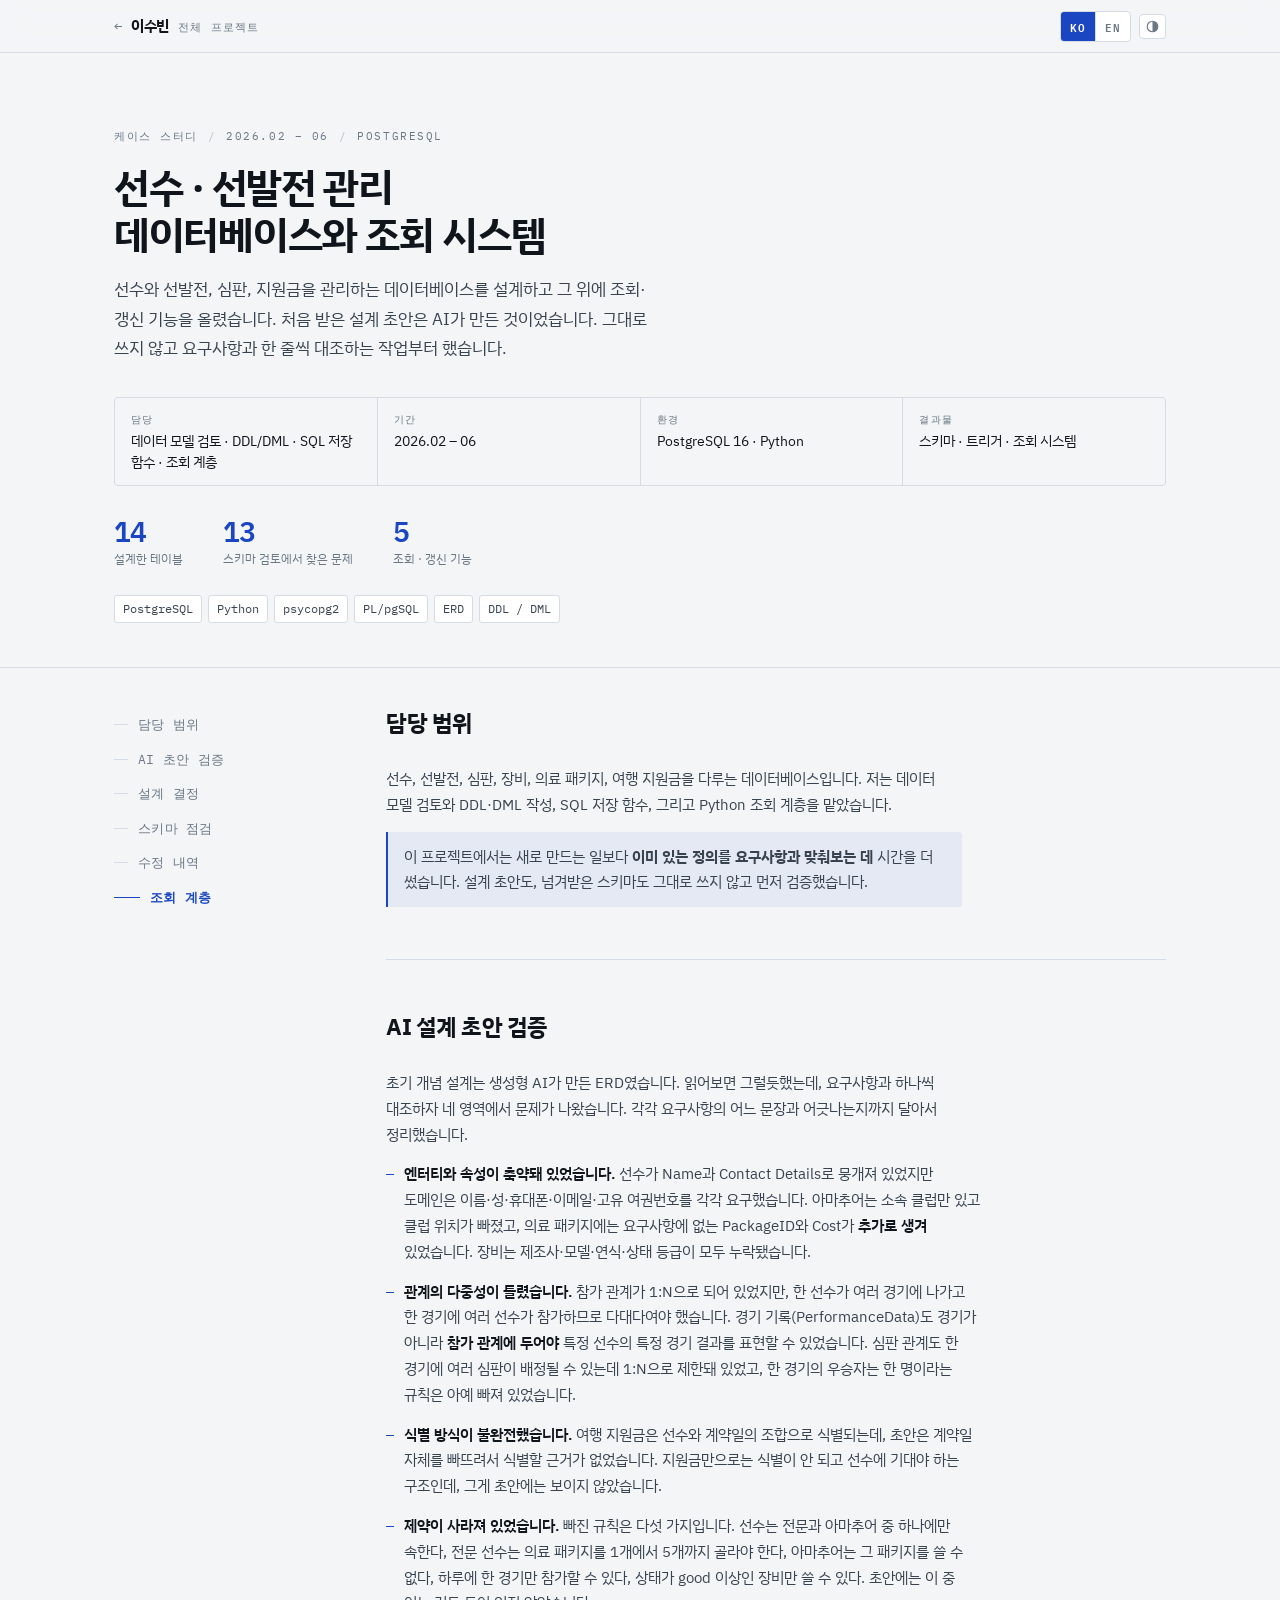
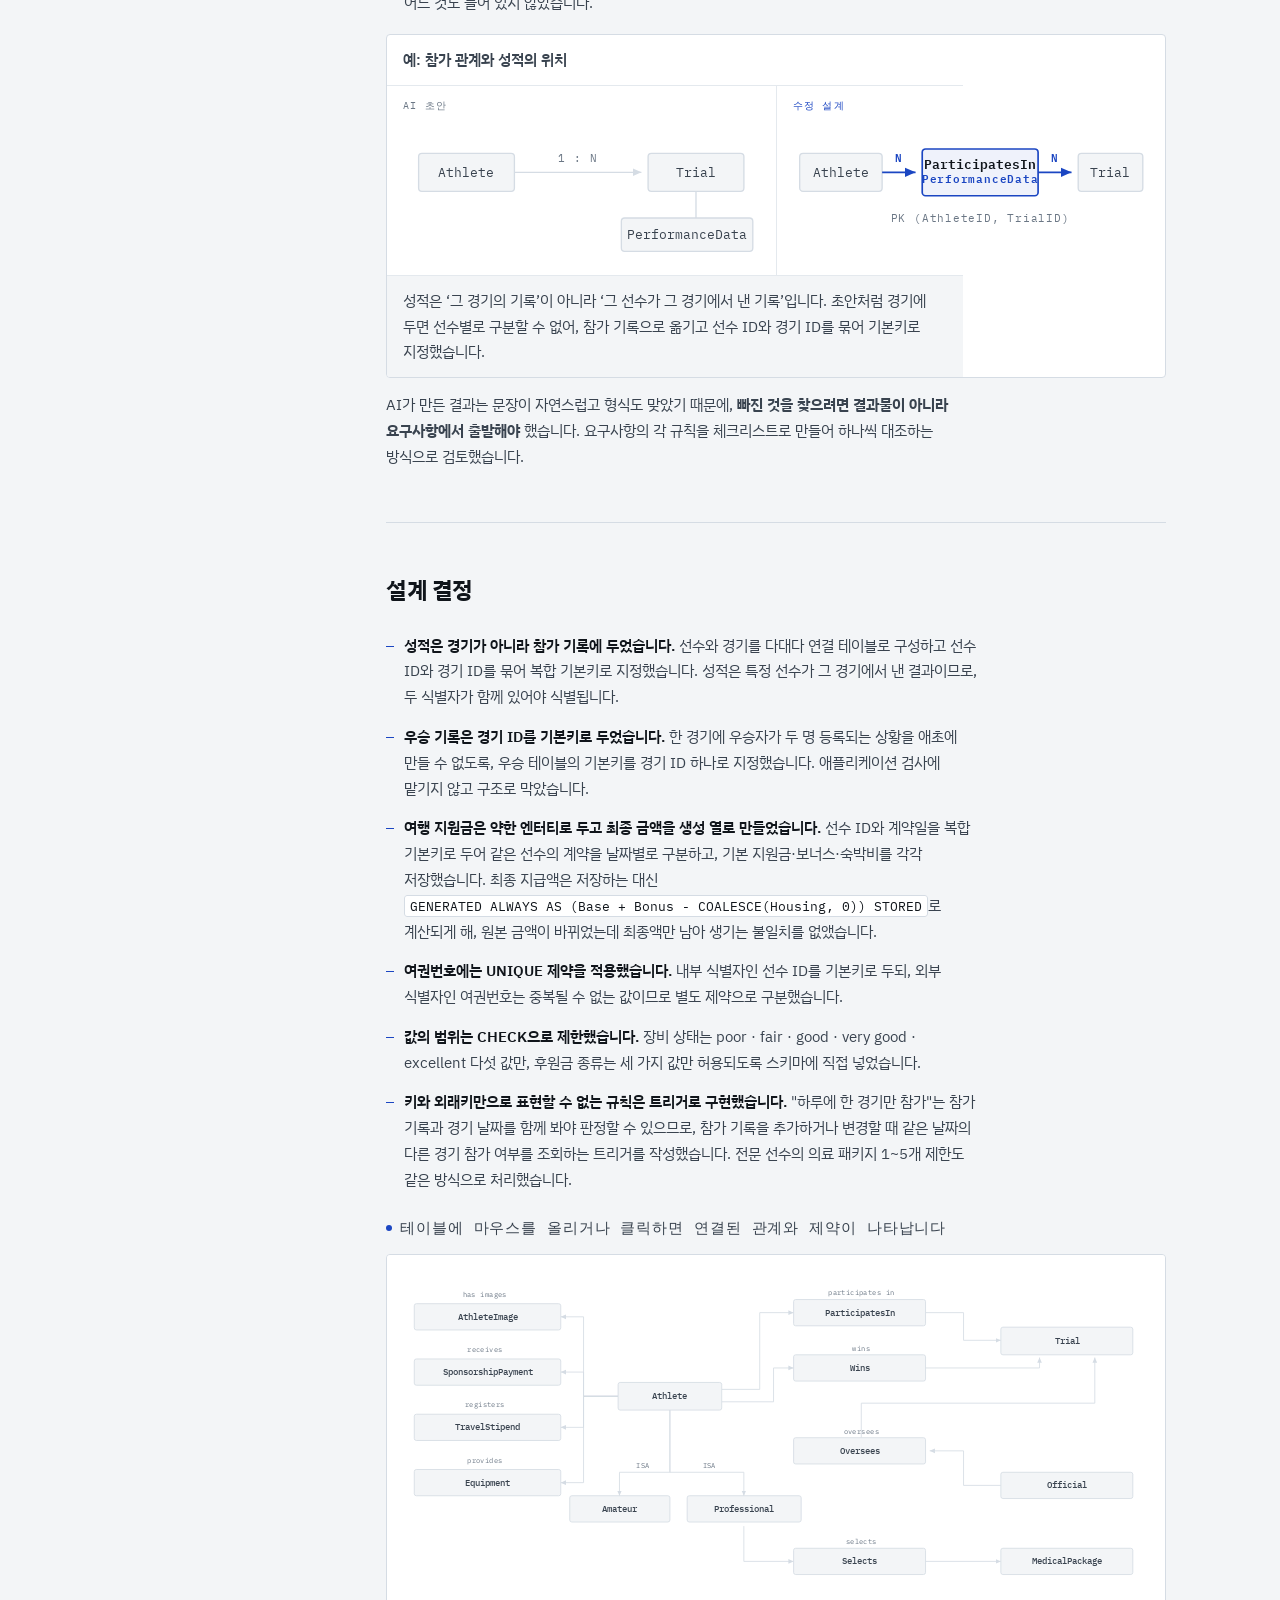
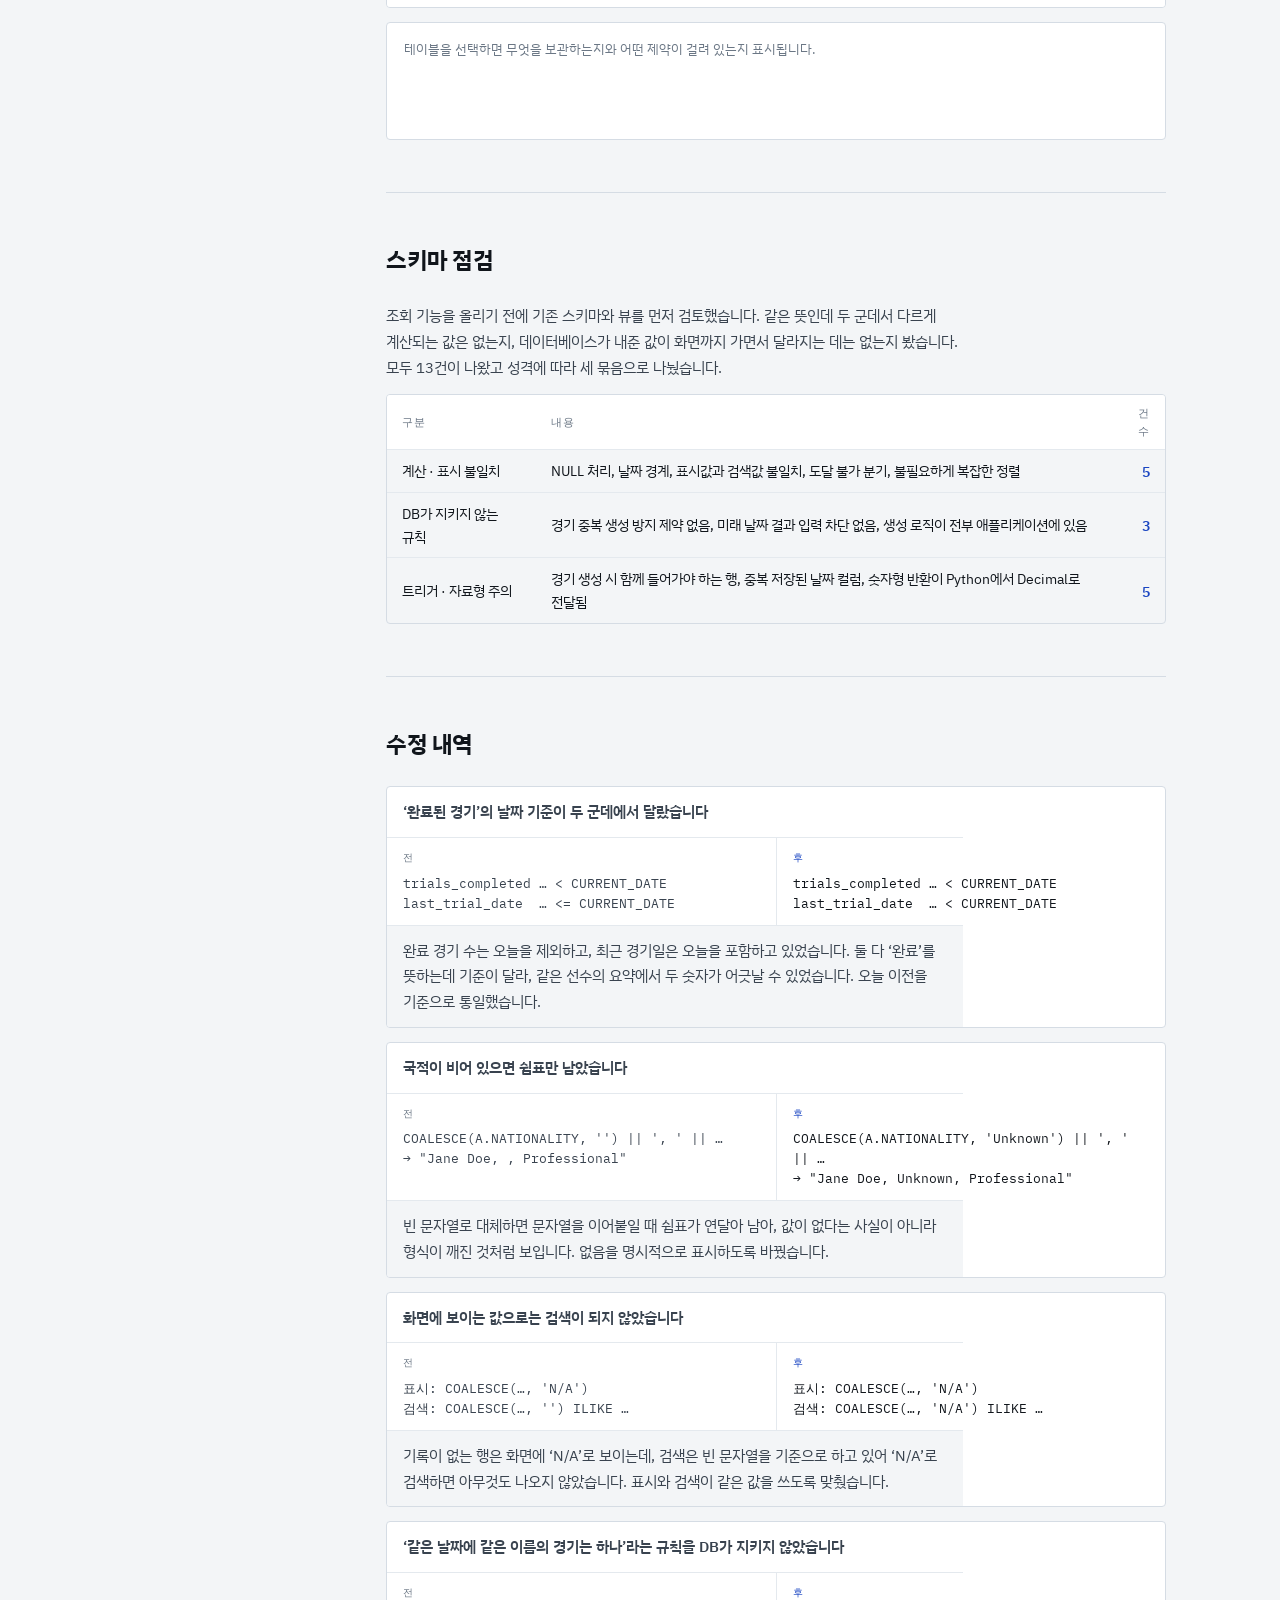
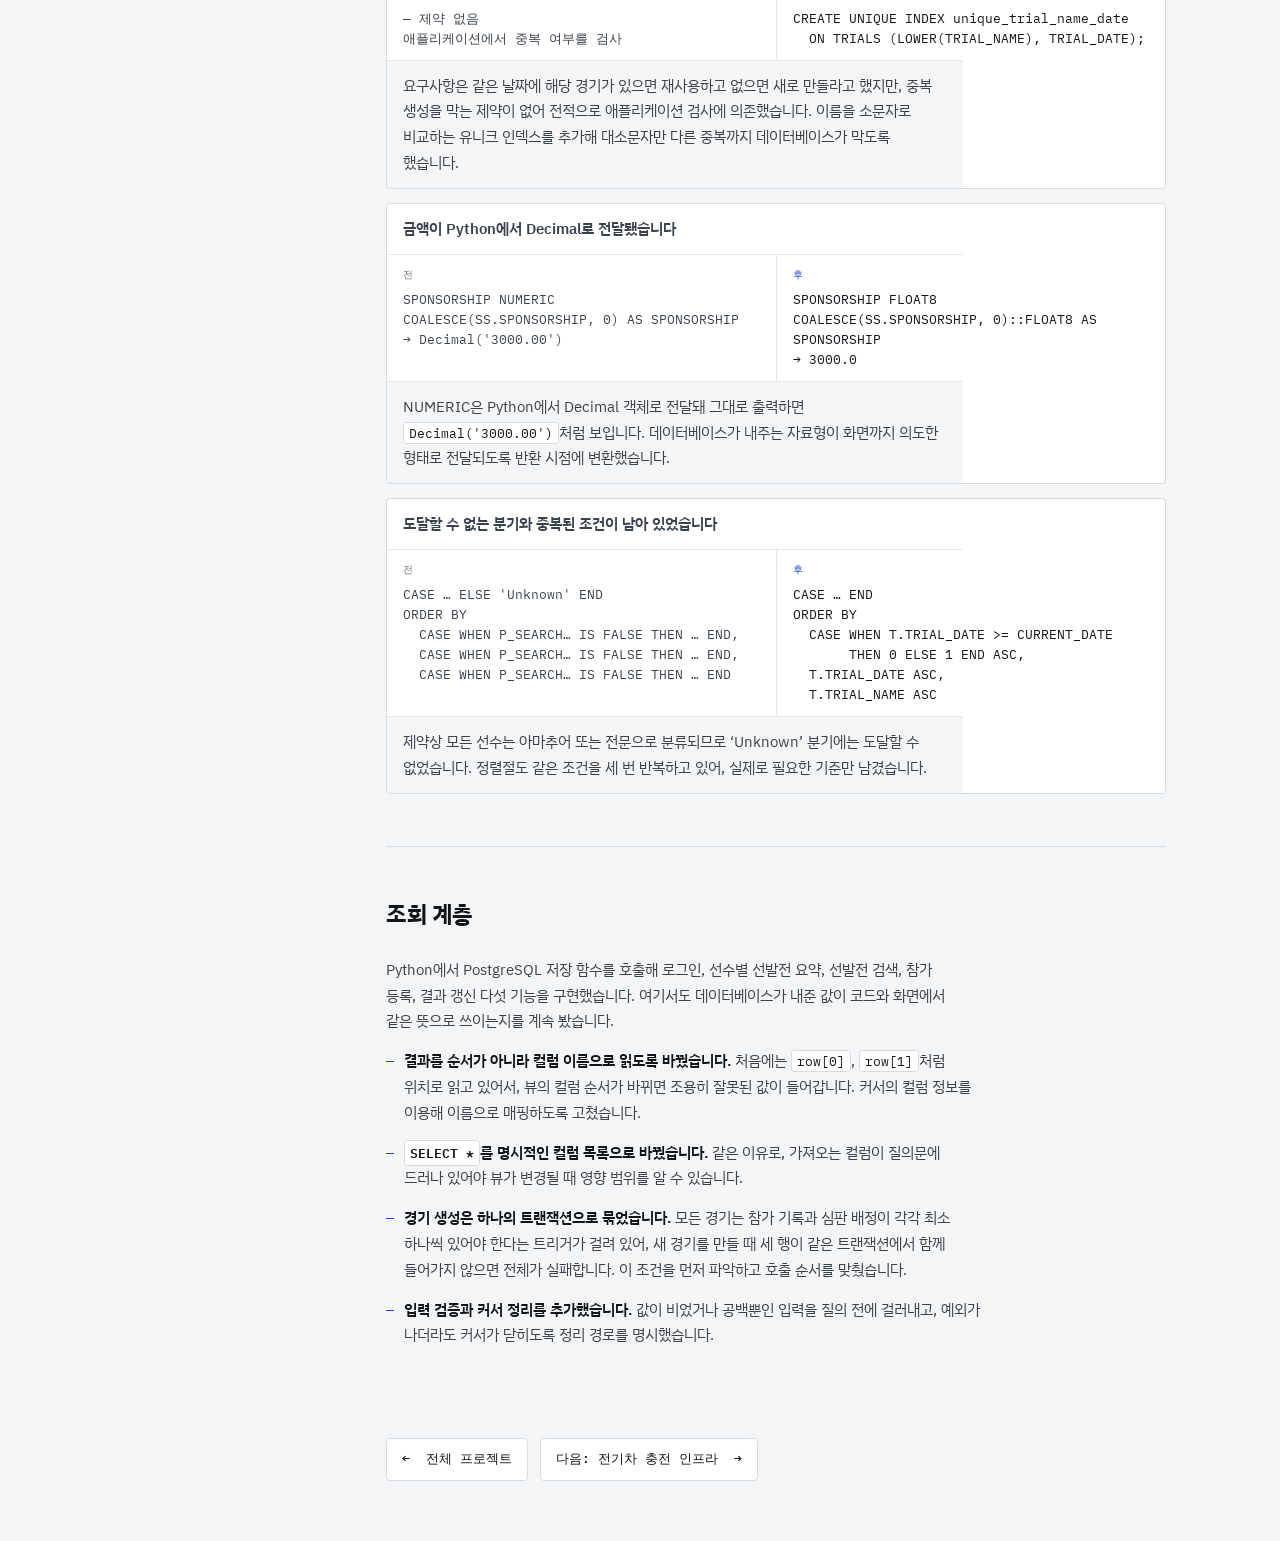
==== projects/athlete-db.html @ cee21ca2 "포트폴리오 사이트 추가" ====
<!DOCTYPE html>
<html lang="ko">
<head>
<meta charset="utf-8">
<meta name="viewport" content="width=device-width, initial-scale=1">
<title>선수 · 선발전 관리 데이터베이스 — 이수빈</title>
<meta name="description" content="AI가 만든 초안을 도메인 요구사항과 대조해 바로잡고, 저장 구조부터 조회 결과까지 같은 기준으로 맞춘 PostgreSQL 데이터베이스.">
<link rel="preconnect" href="https://fonts.googleapis.com">
<link rel="preconnect" href="https://fonts.gstatic.com" crossorigin>
<link rel="stylesheet" href="https://fonts.googleapis.com/css2?family=IBM+Plex+Mono:wght@400;500;600&family=IBM+Plex+Sans+KR:wght@400;500;600;700&display=swap">
<link rel="stylesheet" href="../assets/style.css">
</head>
<body>

<header class="topbar">
  <div class="wrap bar-inner">
    <a class="brand" href="../index.html">
      <span class="brand-back" aria-hidden="true">←</span>
      <span class="brand-name"><span class="ko">이수빈</span><span class="en">Suebin Lee</span></span>
      <span class="brand-alt"><span class="ko">전체 프로젝트</span><span class="en">All projects</span></span>
    </a>
    <div class="utils">
      <div class="seg" role="group" aria-label="Language">
        <button type="button" data-lang-set="ko" aria-pressed="true">KO</button>
        <button type="button" data-lang-set="en" aria-pressed="false">EN</button>
      </div>
      <button class="icon-btn" id="themeBtn" type="button" aria-label="Toggle theme">
        <svg viewBox="0 0 16 16" aria-hidden="true"><circle cx="8" cy="8" r="6.5" fill="none" stroke="currentColor" stroke-width="1.4"/><path d="M8 1.5a6.5 6.5 0 0 1 0 13z" fill="currentColor"/></svg>
      </button>
    </div>
  </div>
</header>

<header class="case-head">
  <div class="wrap">
    <p class="case-eyebrow">
      <span class="ko">케이스 스터디</span><span class="en">Case study</span>
      <span class="sep">/</span>
      <span>2026.02 – 06</span>
      <span class="sep">/</span>
      <span>PostgreSQL</span>
    </p>
    <h1>
      <span class="ko">선수 · 선발전 관리 데이터베이스와 조회 시스템</span>
      <span class="en">Athlete &amp; Trials Database and Query Layer</span>
    </h1>
    <p class="case-lede">
      <span class="ko">선수와 선발전, 심판, 지원금을 관리하는 데이터베이스를 설계하고 그 위에 조회·갱신 기능을 올렸습니다. 처음 받은 설계 초안은 AI가 만든 것이었습니다. 그대로 쓰지 않고 요구사항과 한 줄씩 대조하는 작업부터 했습니다.</span>
      <span class="en">Designing a database for athletes, trials, officials and stipends, then building the query and update layer on top. The starting point was an AI-generated draft design — which I checked against the requirements line by line instead of taking it as given.</span>
    </p>

    <dl class="case-meta">
      <div>
        <dt><span class="ko">담당</span><span class="en">My scope</span></dt>
        <dd><span class="ko">데이터 모델 검토 · DDL/DML · SQL 저장 함수 · 조회 계층</span><span class="en">Data model review, DDL/DML, stored functions, query layer</span></dd>
      </div>
      <div>
        <dt><span class="ko">기간</span><span class="en">Period</span></dt>
        <dd>2026.02 – 06</dd>
      </div>
      <div>
        <dt><span class="ko">환경</span><span class="en">Stack</span></dt>
        <dd>PostgreSQL 16 · Python</dd>
      </div>
      <div>
        <dt><span class="ko">결과물</span><span class="en">Output</span></dt>
        <dd><span class="ko">스키마 · 트리거 · 조회 시스템</span><span class="en">Schema, triggers, query system</span></dd>
      </div>
    </dl>

    <div class="kpis">
      <div class="kpi">
        <b>14</b>
        <span><span class="ko">설계한 테이블</span><span class="en">tables designed</span></span>
      </div>
      <div class="kpi">
        <b>13</b>
        <span><span class="ko">스키마 검토에서 찾은 문제</span><span class="en">issues found in schema review</span></span>
      </div>
      <div class="kpi">
        <b>5</b>
        <span><span class="ko">조회 · 갱신 기능</span><span class="en">query &amp; update functions</span></span>
      </div>
    </div>

    <ul class="stack case-stack">
      <li>PostgreSQL</li><li>Python</li><li>psycopg2</li><li>PL/pgSQL</li><li>ERD</li><li>DDL / DML</li>
    </ul>
  </div>
</header>

<div class="wrap">
<div class="grid">

  <aside class="rail">
    <nav aria-label="Sections">
      <ul>
        <li><a href="#scope"><span class="ko">담당 범위</span><span class="en">Scope</span></a></li>
        <li><a href="#audit"><span class="ko">AI 초안 검증</span><span class="en">Auditing the draft</span></a></li>
        <li><a href="#model"><span class="ko">설계 결정</span><span class="en">Design decisions</span></a></li>
        <li><a href="#review"><span class="ko">스키마 점검</span><span class="en">Schema review</span></a></li>
        <li><a href="#fixes"><span class="ko">수정 내역</span><span class="en">Fixes</span></a></li>
        <li><a href="#query"><span class="ko">조회 계층</span><span class="en">Query layer</span></a></li>
      </ul>
    </nav>
  </aside>

  <main>

    <!-- scope -->
    <section id="scope" class="rv">
      <div class="sec-head"><h2><span class="ko">담당 범위</span><span class="en">Scope</span></h2></div>
      <div class="blk">
        <p class="ko">선수, 선발전, 심판, 장비, 의료 패키지, 여행 지원금을 다루는 데이터베이스입니다. 저는 데이터 모델 검토와 DDL·DML 작성, SQL 저장 함수, 그리고 Python 조회 계층을 맡았습니다.</p>
        <p class="en">A database covering athletes, trials, officials, equipment, medical packages and travel stipends. I worked on the data model review, the DDL and DML, the SQL stored functions, and the Python query layer.</p>
        <p class="note">
          <span class="ko">이 프로젝트에서는 새로 만드는 일보다 <b>이미 있는 정의를 요구사항과 맞춰보는 데</b> 시간을 더 썼습니다. 설계 초안도, 넘겨받은 스키마도 그대로 쓰지 않고 먼저 검증했습니다.</span>
          <span class="en">Most of my work here was not adding features but <b>checking whether existing definitions actually matched the requirements</b>. Neither the draft design nor the schema was taken as given.</span>
        </p>
      </div>
    </section>

    <!-- audit -->
    <section id="audit" class="rv">
      <div class="sec-head"><h2><span class="ko">AI 설계 초안 검증</span><span class="en">Auditing the AI-generated draft</span></h2></div>
      <div class="blk">
        <p class="ko">초기 개념 설계는 생성형 AI가 만든 ERD였습니다. 읽어보면 그럴듯했는데, 요구사항과 하나씩 대조하자 네 영역에서 문제가 나왔습니다. 각각 요구사항의 어느 문장과 어긋나는지까지 달아서 정리했습니다.</p>
        <p class="en">The initial conceptual design was an ERD produced by a generative AI. It looked plausible, but checking it against the requirements surfaced problems in four areas — each written up with the specific requirement it contradicted.</p>

        <ul class="bul">
          <li class="ko"><b>엔터티와 속성이 축약돼 있었습니다.</b> 선수가 Name과 Contact Details로 뭉개져 있었지만 도메인은 이름·성·휴대폰·이메일·고유 여권번호를 각각 요구했습니다. 아마추어는 소속 클럽만 있고 클럽 위치가 빠졌고, 의료 패키지에는 요구사항에 없는 PackageID와 Cost가 <b>추가로 생겨</b> 있었습니다. 장비는 제조사·모델·연식·상태 등급이 모두 누락됐습니다.</li>
          <li class="en"><b>Entities and attributes were flattened.</b> The athlete was reduced to a name and contact details, where the domain called for first name, last name, mobile, email and a unique passport number separately. Amateur had a training club but no club location, and Medical Package had <b>gained</b> a PackageID and Cost the requirements never mentioned. Equipment was missing manufacturer, model, year and condition rating entirely.</li>

          <li class="ko"><b>관계의 다중성이 틀렸습니다.</b> 참가 관계가 1:N으로 되어 있었지만, 한 선수가 여러 경기에 나가고 한 경기에 여러 선수가 참가하므로 다대다여야 했습니다. 경기 기록(PerformanceData)도 경기가 아니라 <b>참가 관계에 두어야</b> 특정 선수의 특정 경기 결과를 표현할 수 있었습니다. 심판 관계도 한 경기에 여러 심판이 배정될 수 있는데 1:N으로 제한돼 있었고, 한 경기의 우승자는 한 명이라는 규칙은 아예 빠져 있었습니다.</li>
          <li class="en"><b>Relationship cardinalities were wrong.</b> Participation was modelled 1:N, but an athlete competes in many trials and a trial involves many athletes, so it had to be many-to-many — and performance data belongs <b>on the participation</b>, not on the trial, to express one athlete's result in one trial. Officials were likewise capped at one per trial when the domain allows several, and the rule that a trial has a single winner was missing altogether.</li>

          <li class="ko"><b>식별 방식이 불완전했습니다.</b> 여행 지원금은 선수와 계약일의 조합으로 식별되는데, 초안은 계약일 자체를 빠뜨려서 식별할 근거가 없었습니다. 지원금만으로는 식별이 안 되고 선수에 기대야 하는 구조인데, 그게 초안에는 보이지 않았습니다.</li>
          <li class="en"><b>Identification was incomplete.</b> A travel stipend is identified by the athlete together with the signing date, but the draft omitted the signing date entirely — leaving nothing to identify it by, and hiding the fact that its identity depends on another entity.</li>

          <li class="ko"><b>제약이 사라져 있었습니다.</b> 빠진 규칙은 다섯 가지입니다. 선수는 전문과 아마추어 중 하나에만 속한다, 전문 선수는 의료 패키지를 1개에서 5개까지 골라야 한다, 아마추어는 그 패키지를 쓸 수 없다, 하루에 한 경기만 참가할 수 있다, 상태가 good 이상인 장비만 쓸 수 있다. 초안에는 이 중 어느 것도 들어 있지 않았습니다.</li>
          <li class="en"><b>Constraints had quietly vanished.</b> That the specialization into professional and amateur is total and disjoint, that professionals must select between one and five medical packages, that amateurs cannot access them, the one-event-per-day rule, and the rule that only equipment rated good or better may be used — none of these survived into the draft.</li>
        </ul>

        <div class="diff" style="margin-top:4px">
          <p class="diff-q"><span class="ko">예: 참가 관계와 성적의 위치</span><span class="en">Example: participation and where the result lives</span></p>
          <div class="diff-pair">
            <div class="diff-side">
              <span class="diff-tag"><span class="ko">AI 초안</span><span class="en">AI draft</span></span>
              <svg class="fig-svg" viewBox="0 0 320 128" role="img"
                   aria-label="AI 초안: 선수에서 경기로 1대N 관계, 성적이 경기에 붙어 있음">
                <defs>
                  <marker id="ar-a" viewBox="0 0 10 10" refX="9" refY="5" markerWidth="7" markerHeight="7" orient="auto">
                    <path class="ar" d="M0,1 L9,5 L0,9 z"/>
                  </marker>
                </defs>
                <rect class="b" x="14" y="30" width="86" height="34"/>
                <text class="t" x="57" y="48">Athlete</text>
                <path class="ln" d="M100,47 H214" marker-end="url(#ar-a)"/>
                <text class="cap" x="157" y="38">1 : N</text>
                <rect class="b" x="220" y="30" width="86" height="34"/>
                <text class="t" x="263" y="48">Trial</text>
                <path class="ln" d="M263,64 V88"/>
                <rect class="b" x="196" y="88" width="118" height="30"/>
                <text class="t" x="255" y="104">PerformanceData</text>
              </svg>
            </div>
            <div class="diff-side to">
              <span class="diff-tag"><span class="ko">수정 설계</span><span class="en">Corrected</span></span>
              <svg class="fig-svg" viewBox="0 0 320 128" role="img"
                   aria-label="수정 설계: 선수와 경기가 참가 기록을 통해 다대다로 연결되고 성적이 참가 기록에 붙음">
                <defs>
                  <marker id="ar-b" viewBox="0 0 10 10" refX="9" refY="5" markerWidth="7" markerHeight="7" orient="auto">
                    <path class="ar-hi" d="M0,1 L9,5 L0,9 z"/>
                  </marker>
                </defs>
                <rect class="b" x="6" y="30" width="74" height="34"/>
                <text class="t" x="43" y="48">Athlete</text>
                <path class="ln-hi" d="M80,47 H110" marker-end="url(#ar-b)"/>
                <text class="cap-hi" x="95" y="38">N</text>
                <rect class="b-hi" x="116" y="26" width="104" height="42"/>
                <text class="t-hi" x="168" y="41">ParticipatesIn</text>
                <text class="cap-hi" x="168" y="57">PerformanceData</text>
                <path class="ln-hi" d="M220,47 H250" marker-end="url(#ar-b)"/>
                <text class="cap-hi" x="235" y="38">N</text>
                <rect class="b" x="256" y="30" width="58" height="34"/>
                <text class="t" x="285" y="48">Trial</text>
                <text class="cap" x="168" y="92">PK (AthleteID, TrialID)</text>
              </svg>
            </div>
          </div>
          <p class="diff-why">
            <span class="ko">성적은 ‘그 경기의 기록’이 아니라 ‘그 선수가 그 경기에서 낸 기록’입니다. 초안처럼 경기에 두면 선수별로 구분할 수 없어, 참가 기록으로 옮기고 선수 ID와 경기 ID를 묶어 기본키로 지정했습니다.</span>
            <span class="en">A result is not “the trial's record” but “this athlete's record in this trial”. Attached to the trial, as in the draft, it cannot be told apart per athlete — so it moved onto the participation record, keyed on athlete ID and trial ID together.</span>
          </p>
        </div>

        <p class="ko">AI가 만든 결과는 문장이 자연스럽고 형식도 맞았기 때문에, <b>빠진 것을 찾으려면 결과물이 아니라 요구사항에서 출발해야</b> 했습니다. 요구사항의 각 규칙을 체크리스트로 만들어 하나씩 대조하는 방식으로 검토했습니다.</p>
        <p class="en">The AI output read naturally and had the right shape, which is exactly why <b>finding what was missing meant starting from the requirements, not from the output</b>. I turned each stated rule into a checklist item and worked through them one at a time.</p>
      </div>
    </section>

    <!-- model -->
    <section id="model" class="rv">
      <div class="sec-head"><h2><span class="ko">설계 결정</span><span class="en">Design decisions</span></h2></div>
      <div class="blk">
        <ul class="bul">
          <li class="ko"><b>성적은 경기가 아니라 참가 기록에 두었습니다.</b> 선수와 경기를 다대다 연결 테이블로 구성하고 선수 ID와 경기 ID를 묶어 복합 기본키로 지정했습니다. 성적은 특정 선수가 그 경기에서 낸 결과이므로, 두 식별자가 함께 있어야 식별됩니다.</li>
          <li class="en"><b>Results live on the participation record, not the trial.</b> Athletes and trials are joined through a junction table whose primary key is the athlete ID and trial ID together — a result belongs to one athlete in one trial, so it takes both identifiers to identify it.</li>

          <li class="ko"><b>우승 기록은 경기 ID를 기본키로 두었습니다.</b> 한 경기에 우승자가 두 명 등록되는 상황을 애초에 만들 수 없도록, 우승 테이블의 기본키를 경기 ID 하나로 지정했습니다. 애플리케이션 검사에 맡기지 않고 구조로 막았습니다.</li>
          <li class="en"><b>The wins table is keyed on the trial alone.</b> Making the trial ID the primary key means two winners for one trial cannot be recorded in the first place — the rule is enforced by structure rather than by an application check.</li>

          <li class="ko"><b>여행 지원금은 약한 엔터티로 두고 최종 금액을 생성 열로 만들었습니다.</b> 선수 ID와 계약일을 복합 기본키로 두어 같은 선수의 계약을 날짜별로 구분하고, 기본 지원금·보너스·숙박비를 각각 저장했습니다. 최종 지급액은 저장하는 대신 <code>GENERATED ALWAYS AS (Base + Bonus - COALESCE(Housing, 0)) STORED</code>로 계산되게 해, 원본 금액이 바뀌었는데 최종액만 남아 생기는 불일치를 없앴습니다.</li>
          <li class="en"><b>The travel stipend is a weak entity with a generated total.</b> Athlete ID plus signing date forms the composite key, separating one athlete's contracts by date, and base, bonus and housing amounts are each stored. The final figure is not stored but computed as <code>GENERATED ALWAYS AS (Base + Bonus - COALESCE(Housing, 0)) STORED</code>, so it can never drift from the components it is derived from.</li>

          <li class="ko"><b>여권번호에는 UNIQUE 제약을 적용했습니다.</b> 내부 식별자인 선수 ID를 기본키로 두되, 외부 식별자인 여권번호는 중복될 수 없는 값이므로 별도 제약으로 구분했습니다.</li>
          <li class="en"><b>Passport numbers carry a UNIQUE constraint.</b> The athlete ID stays the internal primary key, while the passport number — an external identifier that cannot repeat — is constrained separately.</li>

          <li class="ko"><b>값의 범위는 CHECK으로 제한했습니다.</b> 장비 상태는 poor · fair · good · very good · excellent 다섯 값만, 후원금 종류는 세 가지 값만 허용되도록 스키마에 직접 넣었습니다.</li>
          <li class="en"><b>Value domains are restricted with CHECK.</b> Equipment condition accepts only poor, fair, good, very good and excellent; sponsorship payments only the three permitted types — both declared in the schema itself.</li>

          <li class="ko"><b>키와 외래키만으로 표현할 수 없는 규칙은 트리거로 구현했습니다.</b> "하루에 한 경기만 참가"는 참가 기록과 경기 날짜를 함께 봐야 판정할 수 있으므로, 참가 기록을 추가하거나 변경할 때 같은 날짜의 다른 경기 참가 여부를 조회하는 트리거를 작성했습니다. 전문 선수의 의료 패키지 1~5개 제한도 같은 방식으로 처리했습니다.</li>
          <li class="en"><b>Rules that keys cannot express became triggers.</b> "One event per day" can only be judged by looking at the participation record together with the trial date, so inserting or updating a participation checks for another trial on the same date. The one-to-five medical package limit for professionals is handled the same way.</li>
        </ul>

        <div class="dgm-wrap" style="margin-top:8px">
          <p class="dgm-hint">
            <span class="ko">테이블에 마우스를 올리거나 클릭하면 연결된 관계와 제약이 나타납니다</span>
            <span class="en">Hover or click a table to trace its relationships and constraints</span>
          </p>

          <div class="dgm-stage">
            <svg class="dgm" viewBox="0 0 1100 480" role="img"
                 aria-label="선수·선발전 데이터베이스의 14개 테이블 관계도">
              <defs>
                <marker id="arA" viewBox="0 0 10 10" refX="9" refY="5" markerWidth="7" markerHeight="7" orient="auto-start-reverse">
                  <path class="arrow" d="M0,1 L9,5 L0,9 z"/>
                </marker>
              </defs>

              <!-- edges: athlete satellites -->
              <g class="edge" data-ends="Athlete AthleteImage">
                <path d="M320,190 H270 V75 H237" marker-end="url(#arA)"/>
                <text x="127" y="46" text-anchor="middle">has images</text>
              </g>
              <g class="edge" data-ends="Athlete SponsorshipPayment">
                <path d="M320,190 H270 V155 H237" marker-end="url(#arA)"/>
                <text x="127" y="126" text-anchor="middle">receives</text>
              </g>
              <g class="edge" data-ends="Athlete TravelStipend">
                <path d="M320,190 H270 V235 H237" marker-end="url(#arA)"/>
                <text x="127" y="206" text-anchor="middle">registers</text>
              </g>
              <g class="edge" data-ends="Athlete Equipment">
                <path d="M320,190 H270 V315 H237" marker-end="url(#arA)"/>
                <text x="127" y="286" text-anchor="middle">provides</text>
              </g>

              <!-- edges: ISA -->
              <g class="edge" data-ends="Athlete Amateur">
                <path d="M395,210 V300 H322 V334" marker-end="url(#arA)"/>
                <text x="356" y="294" text-anchor="middle">ISA</text>
              </g>
              <g class="edge" data-ends="Athlete Professional">
                <path d="M395,210 V300 H502 V334" marker-end="url(#arA)"/>
                <text x="452" y="294" text-anchor="middle">ISA</text>
              </g>

              <!-- edges: trials -->
              <g class="edge" data-ends="Athlete ParticipatesIn">
                <path d="M470,180 H525 V69 H574" marker-end="url(#arA)"/>
                <text x="672" y="44" text-anchor="middle">participates in</text>
              </g>
              <g class="edge" data-ends="Athlete Wins">
                <path d="M470,198 H545 V149 H574" marker-end="url(#arA)"/>
                <text x="672" y="124" text-anchor="middle">wins</text>
              </g>
              <g class="edge" data-ends="ParticipatesIn Trial">
                <path d="M765,69 H820 V109 H874" marker-end="url(#arA)"/>
              </g>
              <g class="edge" data-ends="Wins Trial">
                <path d="M765,149 H930 V134" marker-end="url(#arA)"/>
              </g>
              <g class="edge" data-ends="Official Oversees">
                <path d="M874,319 H820 V269 H771" marker-end="url(#arA)"/>
                <text x="672" y="244" text-anchor="middle">oversees</text>
              </g>
              <g class="edge" data-ends="Oversees Trial">
                <path d="M672,250 V200 H1010 V134" marker-end="url(#arA)"/>
              </g>

              <!-- edges: medical -->
              <g class="edge" data-ends="Professional Selects">
                <path d="M502,378 V429 H574" marker-end="url(#arA)"/>
                <text x="672" y="404" text-anchor="middle">selects</text>
              </g>
              <g class="edge" data-ends="Selects MedicalPackage">
                <path d="M765,429 H874" marker-end="url(#arA)"/>
              </g>

              <!-- nodes -->
              <g class="node" data-node="AthleteImage" tabindex="0" role="button" aria-label="AthleteImage">
                <rect x="25" y="56" width="212" height="38"/><text x="131" y="76">AthleteImage</text>
              </g>
              <g class="node" data-node="SponsorshipPayment" tabindex="0" role="button" aria-label="SponsorshipPayment">
                <rect x="25" y="136" width="212" height="38"/><text x="131" y="156">SponsorshipPayment</text>
              </g>
              <g class="node" data-node="TravelStipend" tabindex="0" role="button" aria-label="TravelStipend">
                <rect x="25" y="216" width="212" height="38"/><text x="131" y="236">TravelStipend</text>
              </g>
              <g class="node" data-node="Equipment" tabindex="0" role="button" aria-label="Equipment">
                <rect x="25" y="296" width="212" height="38"/><text x="131" y="316">Equipment</text>
              </g>

              <g class="node" data-node="Athlete" tabindex="0" role="button" aria-label="Athlete">
                <rect x="320" y="170" width="150" height="40"/><text x="395" y="191">Athlete</text>
              </g>
              <g class="node" data-node="Amateur" tabindex="0" role="button" aria-label="Amateur">
                <rect x="250" y="334" width="145" height="38"/><text x="322" y="354">Amateur</text>
              </g>
              <g class="node" data-node="Professional" tabindex="0" role="button" aria-label="Professional">
                <rect x="420" y="334" width="165" height="38"/><text x="502" y="354">Professional</text>
              </g>

              <g class="node" data-node="ParticipatesIn" tabindex="0" role="button" aria-label="ParticipatesIn">
                <rect x="574" y="50" width="191" height="38"/><text x="670" y="70">ParticipatesIn</text>
              </g>
              <g class="node" data-node="Wins" tabindex="0" role="button" aria-label="Wins">
                <rect x="574" y="130" width="191" height="38"/><text x="670" y="150">Wins</text>
              </g>
              <g class="node" data-node="Oversees" tabindex="0" role="button" aria-label="Oversees">
                <rect x="574" y="250" width="191" height="38"/><text x="670" y="270">Oversees</text>
              </g>
              <g class="node" data-node="Selects" tabindex="0" role="button" aria-label="Selects">
                <rect x="574" y="410" width="191" height="38"/><text x="670" y="430">Selects</text>
              </g>

              <g class="node" data-node="Trial" tabindex="0" role="button" aria-label="Trial">
                <rect x="874" y="90" width="191" height="40"/><text x="970" y="111">Trial</text>
              </g>
              <g class="node" data-node="Official" tabindex="0" role="button" aria-label="Official">
                <rect x="874" y="300" width="191" height="38"/><text x="970" y="320">Official</text>
              </g>
              <g class="node" data-node="MedicalPackage" tabindex="0" role="button" aria-label="MedicalPackage">
                <rect x="874" y="410" width="191" height="38"/><text x="970" y="430">MedicalPackage</text>
              </g>
            </svg>
          </div>

          <div class="dgm-info" aria-live="polite">
            <p class="idle-card idle">
              <span class="ko">테이블을 선택하면 무엇을 보관하는지와 어떤 제약이 걸려 있는지 표시됩니다.</span>
              <span class="en">Select a table to see what it holds and the constraints on it.</span>
            </p>

            <div data-for="Athlete" hidden>
              <h4>Athlete</h4>
              <p class="ko">선수의 기본 정보입니다. 초안에서 ‘이름’과 ‘연락처’로 뭉쳐 있던 것을 이름·성·휴대폰·이메일로 나누고, 여권번호를 별도 속성으로 두었습니다. 내부 식별자는 AthleteID이고, 외부 식별자인 여권번호는 중복될 수 없으므로 UNIQUE로 구분했습니다.</p>
              <p class="en">The athlete's core record. What the draft had flattened into “name” and “contact details” is split into first name, last name, mobile and email, with the passport number as its own attribute. AthleteID is the internal identifier; the passport number, being an external one, is constrained UNIQUE.</p>
              <span class="grain">PRIMARY KEY AthleteID · UNIQUE PassportNumber</span>
            </div>

            <div data-for="Amateur" hidden>
              <h4>Amateur</h4>
              <p class="ko">아마추어 선수의 하위 유형입니다. 소속 훈련 클럽과 <b>클럽 위치</b>를 함께 보관합니다. 초안은 클럽만 두고 위치를 빠뜨렸습니다. 아마추어는 의료 패키지를 선택할 수 없습니다.</p>
              <p class="en">The amateur subtype, holding the training club together with <b>its location</b> — the draft had the club but dropped the location. Amateurs cannot select medical packages.</p>
              <span class="grain">PRIMARY KEY AthleteID → Athlete · ON DELETE CASCADE</span>
            </div>

            <div data-for="Professional" hidden>
              <h4>Professional</h4>
              <p class="ko">전문 선수의 하위 유형입니다. 선수는 아마추어와 전문 중 정확히 하나에 속합니다(전체이자 배타적). 의료 패키지 선택은 이 유형에서만 가능하도록 외래키를 Professional에 걸었습니다.</p>
              <p class="en">The professional subtype. Every athlete belongs to exactly one subtype — the specialization is total and disjoint — and medical package selection is restricted to this one by pointing that foreign key at Professional rather than Athlete.</p>
              <span class="grain">PRIMARY KEY AthleteID → Athlete · ON DELETE CASCADE</span>
            </div>

            <div data-for="AthleteImage" hidden>
              <h4>AthleteImage</h4>
              <p class="ko">선수당 여러 장일 수 있는 이미지입니다. 다중값 속성이므로 선수 테이블에 컬럼으로 넣지 않고 분리했고, 선수 ID와 이미지 URL을 묶어 기본키로 두어 같은 이미지가 중복 등록되지 않게 했습니다.</p>
              <p class="en">Images, of which an athlete may have several. A multivalued attribute does not belong in a column on the athlete row, so it lives here — keyed on athlete ID and image URL together, which also stops the same image being registered twice.</p>
              <span class="grain">PRIMARY KEY (AthleteID, ImageURL)</span>
            </div>

            <div data-for="TravelStipend" hidden>
              <h4>TravelStipend</h4>
              <p class="ko">약한 엔터티입니다. 지원금 자체의 식별자가 없고 <b>선수와 계약일의 조합</b>으로 식별되므로, 두 값을 복합 기본키로 두어 같은 선수의 계약을 날짜별로 구분했습니다. 초안은 계약일을 빠뜨려 식별 근거가 없었습니다.</p>
              <p class="en">A weak entity: a stipend has no identifier of its own and is identified by <b>the athlete together with the signing date</b>, so both form the composite key, separating one athlete's contracts by date. The draft omitted the signing date, leaving nothing to identify it by.</p>
              <p class="ko">기본 지원금·보너스·숙박비를 각각 저장하고 최종 지급액은 저장하지 않습니다. 생성 열로 계산되게 해, 원본 금액이 바뀌었는데 최종액만 예전 값으로 남는 상황을 없앴습니다.</p>
              <p class="en">Base, bonus and housing amounts are each stored; the final figure is not. Computing it as a generated column means it can never be left holding a stale value after its components change.</p>
              <span class="grain">PRIMARY KEY (AthleteID, SigningDate) · FinalStipend GENERATED ALWAYS AS (Base + Bonus − COALESCE(Housing, 0)) STORED</span>
            </div>

            <div data-for="SponsorshipPayment" hidden>
              <h4>SponsorshipPayment</h4>
              <p class="ko">선수가 받은 후원금 기록입니다. 종류는 기업 후원·정부 지원금·개인 기부 세 가지만 허용되도록 CHECK 제약을 걸었습니다.</p>
              <p class="en">Sponsorship received by an athlete. A CHECK constraint limits the type to corporate sponsorship, government grants or private donations.</p>
              <span class="grain">PRIMARY KEY PaymentID · CHECK PaymentType ∈ (corporate sponsorship, government grants, private donations)</span>
            </div>

            <div data-for="Equipment" hidden>
              <h4>Equipment</h4>
              <p class="ko">장비 기록입니다. 초안에는 이름과 모델만 있었지만 요구사항은 제조사·연식·기계적 상태·상태 등급까지 요구했습니다. 등급은 다섯 값만 허용하도록 제한했고, 사용 가능 여부(good 이상)를 이 값으로 판정합니다.</p>
              <p class="en">Equipment records. The draft carried only a name and model, where the requirements also called for manufacturer, year, mechanical condition and a condition rating. The rating is restricted to five values, and usability (good or better) is judged from it.</p>
              <p class="ko">선수가 삭제돼도 장비 기록 자체는 남아야 하므로, 외래키를 <code>ON DELETE SET NULL</code>로 두어 소유자만 비우도록 했습니다.</p>
              <p class="en">Equipment should survive the deletion of its owner, so the foreign key is <code>ON DELETE SET NULL</code> — clearing the owner rather than removing the record.</p>
              <span class="grain">PRIMARY KEY EquipmentName · CHECK Condition ∈ (poor, fair, good, very good, excellent) · ON DELETE SET NULL</span>
            </div>

            <div data-for="ParticipatesIn" hidden>
              <h4>ParticipatesIn</h4>
              <p class="ko">선수와 경기를 잇는 다대다 연결 테이블이며, <b>성적이 여기에 있습니다.</b> 성적은 특정 선수가 그 경기에서 낸 결과이므로, 선수 ID와 경기 ID가 함께 있어야 식별됩니다.</p>
              <p class="en">The many-to-many junction between athletes and trials — and <b>where the result lives</b>. A result belongs to one athlete in one trial, so it takes both identifiers to identify it.</p>
              <p class="ko">‘하루에 한 경기만 참가’ 규칙은 참가 기록과 경기 날짜를 함께 봐야 판정할 수 있어, 삽입·갱신 시 같은 날짜의 다른 경기 참가 여부를 조회하는 트리거로 구현했습니다.</p>
              <p class="en">The one-event-per-day rule can only be judged by reading the participation together with the trial date, so a trigger checks for another trial on the same date on insert and update.</p>
              <span class="grain">PRIMARY KEY (AthleteID, TrialID) · TRIGGER one event per day</span>
            </div>

            <div data-for="Wins" hidden>
              <h4>Wins</h4>
              <p class="ko">경기별 우승자입니다. 기본키를 <b>경기 ID 하나</b>로 두었기 때문에, 한 경기에 우승자가 두 명 등록되는 일이 구조적으로 불가능합니다. 애플리케이션 검사에 맡기지 않고 스키마에서 막았습니다.</p>
              <p class="en">The winner of each trial. Because the primary key is <b>the trial ID alone</b>, recording two winners for one trial is structurally impossible — blocked by the schema rather than by an application check.</p>
              <p class="ko">초안에는 이 규칙 자체가 빠져 있었습니다.</p>
              <p class="en">This rule was absent from the draft entirely.</p>
              <span class="grain">PRIMARY KEY TrialID · FK AthleteID → Athlete</span>
            </div>

            <div data-for="Oversees" hidden>
              <h4>Oversees</h4>
              <p class="ko">심판과 경기를 잇는 다대다 연결입니다. 요구사항은 한 경기를 <b>최소 한 명 이상</b>의 심판이 담당한다고 했으므로 여러 명이 배정될 수 있어야 하는데, 초안은 심판 한 명이 여러 경기를 담당하는 1:N으로 제한하고 있었습니다.</p>
              <p class="en">The many-to-many junction between officials and trials. The requirement is that a trial is overseen by <b>at least one</b> official, which allows several — but the draft capped it at one official per trial.</p>
              <span class="grain">PRIMARY KEY (OfficialID, TrialID)</span>
            </div>

            <div data-for="Selects" hidden>
              <h4>Selects</h4>
              <p class="ko">전문 선수와 의료 패키지를 잇는 다대다 연결입니다. 외래키가 Athlete가 아니라 <b>Professional을 가리키도록</b> 해, 아마추어가 패키지를 선택하는 것 자체가 불가능합니다.</p>
              <p class="en">The many-to-many junction between professionals and medical packages. The foreign key points at <b>Professional, not Athlete</b>, so an amateur selecting a package is impossible by construction.</p>
              <p class="ko">1~5개 선택 제한은 개수를 세어야 판정할 수 있으므로 트리거로 구현했습니다.</p>
              <p class="en">The one-to-five limit requires counting, so it is implemented as a trigger.</p>
              <span class="grain">PRIMARY KEY (AthleteID, PackageName) → Professional · TRIGGER 1–5 packages</span>
            </div>

            <div data-for="Trial" hidden>
              <h4>Trial</h4>
              <p class="ko">선발전입니다. 날짜와 시간만 보관하고, 성적과 우승자, 심판 배정은 각각 별도 관계로 분리했습니다. 경기마다 참가 기록과 심판 배정이 최소 하나씩 있어야 해서, 새 경기를 만들 때는 세 행이 같은 트랜잭션에서 함께 들어가야 합니다.</p>
              <p class="en">The trial itself, holding only date and time — results, winner and officials each live in their own relationship. Constraints require at least one participation and one official assignment per trial, so creating a new trial means inserting all three rows in the same transaction.</p>
              <span class="grain">PRIMARY KEY TrialID</span>
            </div>

            <div data-for="Official" hidden>
              <h4>Official</h4>
              <p class="ko">심판입니다. 이름, 연락처와 전문 자격을 보관하며, 담당 경기는 연결 테이블로 연결됩니다.</p>
              <p class="en">Officials, with name, contact details and specialty certification; the trials they oversee are linked through the junction table.</p>
              <span class="grain">PRIMARY KEY OfficialID</span>
            </div>

            <div data-for="MedicalPackage" hidden>
              <h4>MedicalPackage</h4>
              <p class="ko">의료 패키지입니다. 요구사항은 이름과 설명만 명시했으므로 그 두 가지만 두었습니다. 초안에는 요구사항에 없는 PackageID와 Cost가 추가돼 있어 제거했습니다. <b>빠진 것만 찾으면 되는 줄 알았는데, 없던 게 생긴 경우도 있었습니다.</b></p>
              <p class="en">Medical packages. The requirements specify only a name and a description, so only those are here. The draft had added a PackageID and a Cost that no requirement called for — <b>the audit had to catch invented fields as well as missing ones.</b></p>
              <span class="grain">PRIMARY KEY PackageName</span>
            </div>
          </div>
        </div>
      </div>
    </section>

    <!-- review -->
    <section id="review" class="rv">
      <div class="sec-head"><h2><span class="ko">스키마 점검</span><span class="en">Schema review</span></h2></div>
      <div class="blk">
        <p class="ko">조회 기능을 올리기 전에 기존 스키마와 뷰를 먼저 검토했습니다. 같은 뜻인데 두 군데서 다르게 계산되는 값은 없는지, 데이터베이스가 내준 값이 화면까지 가면서 달라지는 데는 없는지 봤습니다. 모두 13건이 나왔고 성격에 따라 세 묶음으로 나눴습니다.</p>
        <p class="en">Before building the query layer I reviewed the existing schema and views, looking for places where the same idea was computed two different ways, or where a value the database returned did not survive to the screen. Thirteen findings in total, grouped three ways.</p>

        <div class="tbl-wrap">
          <table class="data">
            <thead>
              <tr>
                <th><span class="ko">구분</span><span class="en">Group</span></th>
                <th><span class="ko">내용</span><span class="en">Finding</span></th>
                <th style="text-align:right"><span class="ko">건수</span><span class="en">Count</span></th>
              </tr>
            </thead>
            <tbody>
              <tr>
                <td><span class="ko">계산 · 표시 불일치</span><span class="en">Computation &amp; display</span></td>
                <td><span class="ko">NULL 처리, 날짜 경계, 표시값과 검색값 불일치, 도달 불가 분기, 불필요하게 복잡한 정렬</span><span class="en">NULL handling, date boundaries, display/search mismatch, unreachable branch, over-complex ordering</span></td>
                <td class="n to">5</td>
              </tr>
              <tr>
                <td><span class="ko">DB가 지키지 않는 규칙</span><span class="en">Rules not enforced in the DB</span></td>
                <td><span class="ko">경기 중복 생성 방지 제약 없음, 미래 날짜 결과 입력 차단 없음, 생성 로직이 전부 애플리케이션에 있음</span><span class="en">No constraint against duplicate trials, no block on future-dated results, creation logic living entirely in the application</span></td>
                <td class="n to">3</td>
              </tr>
              <tr>
                <td><span class="ko">트리거 · 자료형 주의</span><span class="en">Triggers &amp; data types</span></td>
                <td><span class="ko">경기 생성 시 함께 들어가야 하는 행, 중복 저장된 날짜 컬럼, 숫자형 반환이 Python에서 Decimal로 전달됨</span><span class="en">Rows that must be inserted together with a trial, a duplicated date column, numeric returns arriving in Python as Decimal</span></td>
                <td class="n to">5</td>
              </tr>
            </tbody>
          </table>
        </div>
      </div>
    </section>

    <!-- fixes -->
    <section id="fixes" class="rv">
      <div class="sec-head"><h2><span class="ko">수정 내역</span><span class="en">What I changed</span></h2></div>
      <div class="blk">
        <div class="diffs">

          <div class="diff">
            <p class="diff-q"><span class="ko">‘완료된 경기’의 날짜 기준이 두 군데에서 달랐습니다</span><span class="en">“Completed” meant two different things in two places</span></p>
            <div class="diff-pair">
              <div class="diff-side">
                <span class="diff-tag"><span class="ko">전</span><span class="en">Before</span></span>
                <code>trials_completed … &lt; CURRENT_DATE
last_trial_date  … &lt;= CURRENT_DATE</code>
              </div>
              <div class="diff-side to">
                <span class="diff-tag"><span class="ko">후</span><span class="en">After</span></span>
                <code>trials_completed … &lt; CURRENT_DATE
last_trial_date  … &lt; CURRENT_DATE</code>
              </div>
            </div>
            <p class="diff-why">
              <span class="ko">완료 경기 수는 오늘을 제외하고, 최근 경기일은 오늘을 포함하고 있었습니다. 둘 다 ‘완료’를 뜻하는데 기준이 달라, 같은 선수의 요약에서 두 숫자가 어긋날 수 있었습니다. 오늘 이전을 기준으로 통일했습니다.</span>
              <span class="en">The completed-trial count excluded today while the last-trial date included it. Both meant “completed”, so one athlete's summary could disagree with itself. Both now cut off before today.</span>
            </p>
          </div>

          <div class="diff">
            <p class="diff-q"><span class="ko">국적이 비어 있으면 쉼표만 남았습니다</span><span class="en">A missing nationality left a stray comma</span></p>
            <div class="diff-pair">
              <div class="diff-side">
                <span class="diff-tag"><span class="ko">전</span><span class="en">Before</span></span>
                <code>COALESCE(A.NATIONALITY, '') || ', ' || …
→ "Jane Doe, , Professional"</code>
              </div>
              <div class="diff-side to">
                <span class="diff-tag"><span class="ko">후</span><span class="en">After</span></span>
                <code>COALESCE(A.NATIONALITY, 'Unknown') || ', ' || …
→ "Jane Doe, Unknown, Professional"</code>
              </div>
            </div>
            <p class="diff-why">
              <span class="ko">빈 문자열로 대체하면 문자열을 이어붙일 때 쉼표가 연달아 남아, 값이 없다는 사실이 아니라 형식이 깨진 것처럼 보입니다. 없음을 명시적으로 표시하도록 바꿨습니다.</span>
              <span class="en">Substituting an empty string leaves doubled-up commas once the parts are concatenated, so a missing value reads as broken formatting instead of absence. It now says so explicitly.</span>
            </p>
          </div>

          <div class="diff">
            <p class="diff-q"><span class="ko">화면에 보이는 값으로는 검색이 되지 않았습니다</span><span class="en">What you saw on screen could not be searched</span></p>
            <div class="diff-pair">
              <div class="diff-side">
                <span class="diff-tag"><span class="ko">전</span><span class="en">Before</span></span>
                <code>표시: COALESCE(…, 'N/A')
검색: COALESCE(…, '') ILIKE …</code>
              </div>
              <div class="diff-side to">
                <span class="diff-tag"><span class="ko">후</span><span class="en">After</span></span>
                <code>표시: COALESCE(…, 'N/A')
검색: COALESCE(…, 'N/A') ILIKE …</code>
              </div>
            </div>
            <p class="diff-why">
              <span class="ko">기록이 없는 행은 화면에 ‘N/A’로 보이는데, 검색은 빈 문자열을 기준으로 하고 있어 ‘N/A’로 검색하면 아무것도 나오지 않았습니다. 표시와 검색이 같은 값을 쓰도록 맞췄습니다.</span>
              <span class="en">Rows with no note displayed as “N/A”, but the search compared against an empty string — so searching “N/A” returned nothing. Display and search now use the same value.</span>
            </p>
          </div>

          <div class="diff">
            <p class="diff-q"><span class="ko">‘같은 날짜에 같은 이름의 경기는 하나’라는 규칙을 DB가 지키지 않았습니다</span><span class="en">“One trial per name and date” was not enforced by the database</span></p>
            <div class="diff-pair">
              <div class="diff-side">
                <span class="diff-tag"><span class="ko">전</span><span class="en">Before</span></span>
                <code>— 제약 없음
애플리케이션에서 중복 여부를 검사</code>
              </div>
              <div class="diff-side to">
                <span class="diff-tag"><span class="ko">후</span><span class="en">After</span></span>
                <code>CREATE UNIQUE INDEX unique_trial_name_date
  ON TRIALS (LOWER(TRIAL_NAME), TRIAL_DATE);</code>
              </div>
            </div>
            <p class="diff-why">
              <span class="ko">요구사항은 같은 날짜에 해당 경기가 있으면 재사용하고 없으면 새로 만들라고 했지만, 중복 생성을 막는 제약이 없어 전적으로 애플리케이션 검사에 의존했습니다. 이름을 소문자로 비교하는 유니크 인덱스를 추가해 대소문자만 다른 중복까지 데이터베이스가 막도록 했습니다.</span>
              <span class="en">The requirement was to reuse an existing trial for that date or create a new one, but nothing in the database prevented duplicates — it all rested on an application check. A unique index comparing the name in lower case now blocks duplicates, including ones differing only in case.</span>
            </p>
          </div>

          <div class="diff">
            <p class="diff-q"><span class="ko">금액이 Python에서 Decimal로 전달됐습니다</span><span class="en">Amounts arrived in Python as Decimal</span></p>
            <div class="diff-pair">
              <div class="diff-side">
                <span class="diff-tag"><span class="ko">전</span><span class="en">Before</span></span>
                <code>SPONSORSHIP NUMERIC
COALESCE(SS.SPONSORSHIP, 0) AS SPONSORSHIP
→ Decimal('3000.00')</code>
              </div>
              <div class="diff-side to">
                <span class="diff-tag"><span class="ko">후</span><span class="en">After</span></span>
                <code>SPONSORSHIP FLOAT8
COALESCE(SS.SPONSORSHIP, 0)::FLOAT8 AS SPONSORSHIP
→ 3000.0</code>
              </div>
            </div>
            <p class="diff-why">
              <span class="ko">NUMERIC은 Python에서 Decimal 객체로 전달돼 그대로 출력하면 <code>Decimal('3000.00')</code>처럼 보입니다. 데이터베이스가 내주는 자료형이 화면까지 의도한 형태로 전달되도록 반환 시점에 변환했습니다.</span>
              <span class="en">NUMERIC reaches Python as a Decimal object, which prints as <code>Decimal('3000.00')</code> if passed straight through. Converting at the point of return keeps the type the database hands back usable all the way to the screen.</span>
            </p>
          </div>

          <div class="diff">
            <p class="diff-q"><span class="ko">도달할 수 없는 분기와 중복된 조건이 남아 있었습니다</span><span class="en">An unreachable branch and a repeated condition</span></p>
            <div class="diff-pair">
              <div class="diff-side">
                <span class="diff-tag"><span class="ko">전</span><span class="en">Before</span></span>
                <code>CASE … ELSE 'Unknown' END
ORDER BY
  CASE WHEN P_SEARCH… IS FALSE THEN … END,
  CASE WHEN P_SEARCH… IS FALSE THEN … END,
  CASE WHEN P_SEARCH… IS FALSE THEN … END</code>
              </div>
              <div class="diff-side to">
                <span class="diff-tag"><span class="ko">후</span><span class="en">After</span></span>
                <code>CASE … END
ORDER BY
  CASE WHEN T.TRIAL_DATE &gt;= CURRENT_DATE
       THEN 0 ELSE 1 END ASC,
  T.TRIAL_DATE ASC,
  T.TRIAL_NAME ASC</code>
              </div>
            </div>
            <p class="diff-why">
              <span class="ko">제약상 모든 선수는 아마추어 또는 전문으로 분류되므로 ‘Unknown’ 분기에는 도달할 수 없었습니다. 정렬절도 같은 조건을 세 번 반복하고 있어, 실제로 필요한 기준만 남겼습니다.</span>
              <span class="en">A constraint already forces every athlete into amateur or professional, so the “Unknown” branch could never be reached. The ordering clause repeated the same condition three times; only the criteria that do work remain.</span>
            </p>
          </div>

        </div>
      </div>
    </section>

    <!-- query layer -->
    <section id="query" class="rv">
      <div class="sec-head"><h2><span class="ko">조회 계층</span><span class="en">Query layer</span></h2></div>
      <div class="blk">
        <p class="ko">Python에서 PostgreSQL 저장 함수를 호출해 로그인, 선수별 선발전 요약, 선발전 검색, 참가 등록, 결과 갱신 다섯 기능을 구현했습니다. 여기서도 데이터베이스가 내준 값이 코드와 화면에서 같은 뜻으로 쓰이는지를 계속 봤습니다.</p>
        <p class="en">Five functions call PostgreSQL stored functions from Python: login, per-athlete trial summary, trial search, registering a participation, and updating a result. The same standard applied here — whether the value the database returns keeps its meaning in the code and on screen.</p>

        <ul class="bul">
          <li class="ko"><b>결과를 순서가 아니라 컬럼 이름으로 읽도록 바꿨습니다.</b> 처음에는 <code>row[0]</code>, <code>row[1]</code>처럼 위치로 읽고 있어서, 뷰의 컬럼 순서가 바뀌면 조용히 잘못된 값이 들어갑니다. 커서의 컬럼 정보를 이용해 이름으로 매핑하도록 고쳤습니다.</li>
          <li class="en"><b>Rows are read by column name instead of position.</b> The original code indexed <code>row[0]</code>, <code>row[1]</code> and so on, which silently yields wrong values the moment a view's column order changes. It now maps results by name using the cursor's column metadata.</li>

          <li class="ko"><b><code>SELECT *</code>를 명시적인 컬럼 목록으로 바꿨습니다.</b> 같은 이유로, 가져오는 컬럼이 질의문에 드러나 있어야 뷰가 변경될 때 영향 범위를 알 수 있습니다.</li>
          <li class="en"><b><code>SELECT *</code> became an explicit column list</b>, for the same reason: what is being fetched has to be visible in the query for the impact of a view change to be traceable.</li>

          <li class="ko"><b>경기 생성은 하나의 트랜잭션으로 묶었습니다.</b> 모든 경기는 참가 기록과 심판 배정이 각각 최소 하나씩 있어야 한다는 트리거가 걸려 있어, 새 경기를 만들 때 세 행이 같은 트랜잭션에서 함께 들어가지 않으면 전체가 실패합니다. 이 조건을 먼저 파악하고 호출 순서를 맞췄습니다.</li>
          <li class="en"><b>Creating a trial happens in one transaction.</b> Triggers require every trial to have at least one participation row and one official assignment, so a new trial only succeeds if all three rows are inserted together. I worked that constraint out first and ordered the calls accordingly.</li>

          <li class="ko"><b>입력 검증과 커서 정리를 추가했습니다.</b> 값이 비었거나 공백뿐인 입력을 질의 전에 걸러내고, 예외가 나더라도 커서가 닫히도록 정리 경로를 명시했습니다.</li>
          <li class="en"><b>Input validation and cursor cleanup were added</b> — empty or whitespace-only input is rejected before a query runs, and cursors are closed on the failure path as well as the success one.</li>
        </ul>
      </div>
    </section>

    <div class="case-foot">
      <a class="btn" href="../index.html">←&nbsp;<span class="ko">전체 프로젝트</span><span class="en">All projects</span></a>
      <a class="btn" href="ev-charging.html"><span class="ko">다음: 전기차 충전 인프라</span><span class="en">Next: EV charging infrastructure</span>&nbsp;→</a>
    </div>
  </main>
</div>
</div>

<script src="../assets/app.js"></script>
</body>
</html>
---- assets/style.css ----
/* ============================================================
   Suebin Lee — portfolio
   ============================================================ */

/* ---------- tokens ---------- */
:root{
  --paper:#F3F5F7;
  --surface:#FFFFFF;
  --ink:#10151B;
  --ink-2:#39434F;
  --muted:#6B7785;
  --rule:#D5DCE4;
  --rule-soft:#E4E9EE;
  --accent:#1B46C2;
  --accent-soft:rgba(27,70,194,.07);
  --on-accent:#FFFFFF;

  --sans:"IBM Plex Sans KR","Apple SD Gothic Neo","Malgun Gothic",system-ui,sans-serif;
  --mono:"IBM Plex Mono",ui-monospace,SFMono-Regular,Menlo,monospace;

  --rail:208px;
  --gut:clamp(20px,5vw,64px);
  --maxw:1180px;
  --bar-h:53px;
}
@media (prefers-color-scheme:dark){
  :root:not([data-theme="light"]){
    --paper:#0D1116; --surface:#141A21;
    --ink:#E8ECF1; --ink-2:#B6C0CC; --muted:#8794A3;
    --rule:#263039; --rule-soft:#1D252D;
    --accent:#7CA0FF; --accent-soft:rgba(124,160,255,.12);
    --on-accent:#0D1116;
  }
}
:root[data-theme="dark"]{
  --paper:#0D1116; --surface:#141A21;
  --ink:#E8ECF1; --ink-2:#B6C0CC; --muted:#8794A3;
  --rule:#263039; --rule-soft:#1D252D;
  --accent:#7CA0FF; --accent-soft:rgba(124,160,255,.12);
  --on-accent:#0D1116;
}

/* ---------- i18n ---------- */
:root[data-lang="en"] .ko{display:none !important}
:root:not([data-lang="en"]) .en{display:none !important}

/* ---------- base ---------- */
*,*::before,*::after{box-sizing:border-box}
html{scroll-behavior:smooth}
body{
  margin:0; background:var(--paper); color:var(--ink);
  font-family:var(--sans); font-size:16px; line-height:1.72;
  word-break:keep-all; overflow-wrap:anywhere;
  -webkit-font-smoothing:antialiased;
}
:root[data-lang="en"] body{word-break:normal}
h1,h2,h3,h4{margin:0;text-wrap:balance;line-height:1.3;font-weight:600;letter-spacing:-.015em}
p{margin:0}
ul{margin:0;padding:0;list-style:none}
a{color:inherit}
img{max-width:100%}
:focus-visible{outline:2px solid var(--accent);outline-offset:3px;border-radius:2px}

.mono{font-family:var(--mono);font-variant-numeric:tabular-nums}
.label{font-family:var(--mono);font-size:11px;font-weight:500;letter-spacing:.14em;text-transform:uppercase;color:var(--muted)}
.wrap{max-width:var(--maxw);margin:0 auto;padding:0 var(--gut)}

code{
  font-family:var(--mono);font-size:.88em;color:var(--ink);
  background:var(--surface);border:1px solid var(--rule);
  border-radius:3px;padding:1px 5px;white-space:nowrap;
}

/* ---------- buttons ---------- */
.btn{
  display:inline-flex;align-items:center;gap:8px;
  font-family:var(--mono);font-size:13px;font-weight:500;
  padding:9px 15px;border:1px solid var(--rule);border-radius:4px;
  background:var(--surface);text-decoration:none;color:var(--ink);
  transition:border-color .18s,color .18s,opacity .18s;
}
.btn:hover{border-color:var(--accent);color:var(--accent)}
.btn-pri{background:var(--accent);border-color:var(--accent);color:var(--on-accent)}
.btn-pri:hover{color:var(--on-accent);opacity:.88}

/* ---------- top bar ---------- */
.topbar{
  position:sticky;top:0;z-index:40;
  height:var(--bar-h);
  background:color-mix(in srgb,var(--paper) 88%,transparent);
  backdrop-filter:blur(10px);
  border-bottom:1px solid var(--rule);
}
.bar-inner{height:100%;display:flex;align-items:center;justify-content:space-between;gap:16px}
.brand{
  display:inline-flex;align-items:baseline;gap:9px;text-decoration:none;min-width:0;
  transition:color .18s;
}
.brand-back{
  font-family:var(--mono);font-size:14px;color:var(--muted);
  transition:transform .2s,color .18s;display:inline-block;
}
.brand:hover .brand-back{transform:translateX(-3px);color:var(--accent)}
.brand-name{font-size:15px;font-weight:700;letter-spacing:-.02em;color:var(--ink);white-space:nowrap}
.brand-alt{
  font-family:var(--mono);font-size:10.5px;letter-spacing:.11em;color:var(--muted);
  white-space:nowrap;overflow:hidden;text-overflow:ellipsis;
}
.brand:hover .brand-name{color:var(--accent)}

/* ---------- hero (index) ---------- */
.hero{padding:clamp(52px,8vw,86px) 0 clamp(34px,5vw,50px);border-bottom:1px solid var(--rule)}
.hero-id{display:flex;flex-wrap:wrap;align-items:baseline;gap:6px 14px;margin-bottom:9px}
.hero-id h1{font-size:clamp(27px,3.6vw,36px);font-weight:700;letter-spacing:-.028em}
.alt-name{font-family:var(--mono);font-size:13px;color:var(--muted);letter-spacing:.05em}
.roles{
  font-family:var(--mono);font-size:13px;font-weight:500;
  letter-spacing:.03em;color:var(--accent);
}

.spec{
  display:grid;grid-template-columns:repeat(auto-fit,minmax(176px,1fr));
  gap:1px;background:var(--rule);border:1px solid var(--rule);border-radius:4px;
  overflow:hidden;margin-top:34px;
}
.spec > div{background:var(--paper);padding:15px 17px;display:grid;gap:3px;align-content:start}
.spec b{font-size:15px;font-weight:600;letter-spacing:-.012em;font-variant-numeric:tabular-nums}
.spec span{font-family:var(--mono);font-size:10.5px;color:var(--muted);letter-spacing:.04em;line-height:1.5}

.hero-links{display:flex;flex-wrap:wrap;gap:10px;margin-top:26px}

/* ---------- layout ---------- */
.grid{display:grid;grid-template-columns:var(--rail) minmax(0,1fr);gap:clamp(28px,5vw,72px);align-items:start}

.rail{position:sticky;top:var(--bar-h);padding:40px 0}
.rail nav ul{display:flex;flex-direction:column;gap:1px}
.rail nav a{
  display:flex;align-items:center;gap:10px;
  font-family:var(--mono);font-size:12.5px;letter-spacing:.02em;
  color:var(--muted);text-decoration:none;padding:6px 0;transition:color .18s;
}
.rail nav a::before{content:"";width:14px;height:1px;background:var(--rule);flex:none;transition:width .22s,background .22s}
.rail nav a:hover{color:var(--ink)}
.rail nav a[aria-current="true"]{color:var(--accent);font-weight:600}
.rail nav a[aria-current="true"]::before{width:26px;background:var(--accent)}

.utils{display:flex;align-items:center;gap:8px;flex:none}
.seg{display:inline-flex;border:1px solid var(--rule);border-radius:4px;overflow:hidden;background:var(--surface)}
.seg button{
  font-family:var(--mono);font-size:11px;font-weight:600;letter-spacing:.08em;
  padding:5px 9px;border:0;background:none;color:var(--muted);cursor:pointer;
  transition:background .18s,color .18s;
}
.seg button + button{border-left:1px solid var(--rule)}
.seg button:hover{color:var(--ink)}
.seg button[aria-pressed="true"]{background:var(--accent);color:var(--on-accent)}
.icon-btn{
  display:inline-flex;align-items:center;justify-content:center;
  width:27px;height:25px;padding:0;border:1px solid var(--rule);border-radius:4px;
  background:var(--surface);color:var(--muted);cursor:pointer;transition:color .18s,border-color .18s;
}
.icon-btn:hover{color:var(--accent);border-color:var(--accent)}
.icon-btn svg{width:13px;height:13px;display:block}

main{padding:40px 0 0}
section{scroll-margin-top:calc(var(--bar-h) + 20px);padding:clamp(34px,5vw,52px) 0;border-bottom:1px solid var(--rule)}
section:first-of-type{padding-top:0}
section:last-of-type{border-bottom:0}
.sec-head{display:flex;align-items:baseline;gap:14px;margin-bottom:28px}
.sec-head h2{font-size:clamp(19px,2.2vw,23px);font-weight:700;letter-spacing:-.02em}
.sec-head .count{font-family:var(--mono);font-size:12px;color:var(--muted);font-variant-numeric:tabular-nums}

/* ---------- project record (index) ---------- */
.rec{padding:30px 0;border-top:1px dashed var(--rule-soft)}
.rec:first-of-type{border-top:0;padding-top:0}
.rec-title{display:flex;flex-wrap:wrap;align-items:baseline;gap:6px 12px;margin-bottom:6px}
.rec-title h3{font-size:clamp(17px,2vw,19.5px);font-weight:600;letter-spacing:-.02em}
.rec-title h3 a{text-decoration:none;background-image:linear-gradient(var(--accent),var(--accent));
  background-size:0 1px;background-repeat:no-repeat;background-position:0 100%;transition:background-size .25s,color .18s}
.rec-title h3 a:hover{color:var(--accent);background-size:100% 1px}
.rec-when{font-family:var(--mono);font-size:12px;color:var(--muted);font-variant-numeric:tabular-nums;white-space:nowrap}
.rec-lede{color:var(--ink-2);max-width:62ch;margin-bottom:20px}

.rec-cols{display:grid;grid-template-columns:176px minmax(0,1fr);gap:24px;align-items:start}
dl.meta{margin:0;display:grid;gap:10px}
dl.meta > div{display:grid;gap:1px}
dl.meta dt{font-family:var(--mono);font-size:10.5px;letter-spacing:.12em;text-transform:uppercase;color:var(--muted)}
dl.meta dd{margin:0;font-size:13.5px;color:var(--ink-2);line-height:1.5;font-variant-numeric:tabular-nums}

.rec-body > * + *{margin-top:16px}
.rec-body p{color:var(--ink-2);max-width:60ch}

.facts{display:flex;flex-wrap:wrap;gap:10px 28px;padding:14px 0;border-top:1px solid var(--rule-soft);border-bottom:1px solid var(--rule-soft)}
.fact{display:grid;gap:1px}
.fact b{font-family:var(--mono);font-size:18.5px;font-weight:600;color:var(--accent);font-variant-numeric:tabular-nums;letter-spacing:-.02em}
.fact span{font-size:11.5px;color:var(--muted)}

.stack{display:flex;flex-wrap:wrap;gap:6px}
.stack li{
  font-family:var(--mono);font-size:11.5px;color:var(--ink-2);
  padding:3px 8px;border:1px solid var(--rule);border-radius:3px;background:var(--surface);
}
.todo{font-family:var(--mono);font-size:11.5px;color:var(--muted);border-left:2px solid var(--rule);padding:2px 0 2px 10px}

.more{
  display:inline-flex;align-items:center;gap:7px;text-decoration:none;
  font-family:var(--mono);font-size:11.5px;font-weight:500;letter-spacing:.08em;
  text-transform:uppercase;color:var(--accent);transition:gap .2s;
}
.more::after{content:"→";font-size:13px;line-height:1}
.more:hover{gap:11px}

/* ---------- rows (experience / research / education) ---------- */
.rows{display:grid}
.row{display:grid;grid-template-columns:140px minmax(0,1fr);gap:24px;padding:18px 0;border-top:1px solid var(--rule-soft)}
.row:first-child{border-top:0}
.row-when{font-family:var(--mono);font-size:12px;color:var(--muted);font-variant-numeric:tabular-nums;padding-top:3px}
.row-main h3{font-size:16px;font-weight:600;margin-bottom:2px}
.row-org{font-size:13px;color:var(--muted);margin-bottom:7px}
.row-main p.desc{font-size:14.5px;color:var(--ink-2);max-width:60ch}
.tag{
  display:inline-block;font-family:var(--mono);font-size:10.5px;letter-spacing:.08em;
  text-transform:uppercase;color:var(--accent);background:var(--accent-soft);
  padding:2px 7px;border-radius:3px;margin-left:8px;vertical-align:1.5px;
}

/* ---------- skills ---------- */
.skills{display:grid;grid-template-columns:repeat(auto-fit,minmax(215px,1fr));gap:22px 30px}
.skill-g h3{
  font-family:var(--mono);font-size:11px;letter-spacing:.14em;text-transform:uppercase;
  color:var(--muted);font-weight:500;margin-bottom:10px;padding-bottom:8px;border-bottom:1px solid var(--rule-soft);
}
.skill-g ul{display:grid;gap:5px}
.skill-g li{display:flex;justify-content:space-between;gap:12px;font-size:14px;color:var(--ink-2)}
.skill-g .lv{font-family:var(--mono);font-size:11.5px;color:var(--muted)}

/* ---------- contact ---------- */
.contact-list{display:grid;max-width:470px}
.contact-list li{display:grid;grid-template-columns:92px 1fr;gap:16px;align-items:baseline;padding:10px 0;border-top:1px solid var(--rule-soft)}
.contact-list li:first-child{border-top:0}
.contact-list a{font-family:var(--mono);font-size:14px;color:var(--ink);text-decoration:none;border-bottom:1px solid var(--rule)}
.contact-list a:hover{color:var(--accent);border-color:var(--accent)}
.contact-list .val{font-family:var(--mono);font-size:14px;color:var(--ink-2)}

footer{padding:40px 0 56px;color:var(--muted);font-family:var(--mono);font-size:11.5px;letter-spacing:.04em}

/* ============================================================
   case-study page
   ============================================================ */
.case-head{padding:clamp(44px,7vw,74px) 0 clamp(30px,4vw,44px);border-bottom:1px solid var(--rule)}
.case-eyebrow{
  font-family:var(--mono);font-size:11px;letter-spacing:.14em;text-transform:uppercase;
  color:var(--muted);margin-bottom:16px;display:flex;flex-wrap:wrap;gap:6px 10px;align-items:center;
}
.case-eyebrow .sep{opacity:.45}
.case-head h1{font-size:clamp(26px,4vw,40px);font-weight:700;letter-spacing:-.032em;line-height:1.2;max-width:22ch}
.case-lede{margin-top:16px;font-size:clamp(15px,1.7vw,17px);color:var(--ink-2);max-width:56ch;line-height:1.75}

.case-meta{
  display:grid;grid-template-columns:repeat(auto-fit,minmax(150px,1fr));
  gap:1px;background:var(--rule);border:1px solid var(--rule);border-radius:4px;
  overflow:hidden;margin-top:34px;
}
.case-meta > div{background:var(--paper);padding:13px 16px;display:grid;gap:3px;align-content:start}
.case-meta dt{font-family:var(--mono);font-size:10px;letter-spacing:.13em;text-transform:uppercase;color:var(--muted)}
.case-meta dd{margin:0;font-size:13.5px;color:var(--ink);line-height:1.5;font-variant-numeric:tabular-nums}

.kpis{display:flex;flex-wrap:wrap;gap:16px 40px;margin-top:30px}
.kpi{display:grid;gap:2px}
.kpi b{font-family:var(--mono);font-size:clamp(22px,3vw,28px);font-weight:600;color:var(--accent);letter-spacing:-.03em;font-variant-numeric:tabular-nums;line-height:1.1}
.kpi span{font-size:12px;color:var(--muted)}

.case-stack{display:flex;flex-wrap:wrap;gap:6px;margin-top:26px}

/* case body blocks */
.blk{display:grid;gap:14px}
.blk + .blk{margin-top:34px}
.blk h3{
  font-family:var(--mono);font-size:11px;letter-spacing:.14em;text-transform:uppercase;
  color:var(--muted);font-weight:500;
}
.blk p{color:var(--ink-2);font-size:15px;max-width:64ch}

ul.bul{display:grid;gap:14px}
ul.bul li{position:relative;padding-left:18px;font-size:15px;color:var(--ink-2);max-width:66ch;line-height:1.72}
ul.bul li::before{content:"";position:absolute;left:0;top:13px;width:8px;height:1px;background:var(--accent)}
ul.bul b{color:var(--ink);font-weight:600;font-variant-numeric:tabular-nums}

.tbl-wrap{overflow-x:auto;border:1px solid var(--rule);border-radius:4px}
table.data{border-collapse:collapse;width:100%;min-width:400px;font-size:13.5px}
table.data th,table.data td{padding:9px 15px;text-align:left;border-bottom:1px solid var(--rule-soft)}
table.data thead th{
  font-family:var(--mono);font-size:10.5px;letter-spacing:.1em;text-transform:uppercase;
  color:var(--muted);font-weight:500;background:var(--surface);
}
table.data tbody tr:last-child td{border-bottom:0}
table.data td.n{font-family:var(--mono);font-variant-numeric:tabular-nums;text-align:right;white-space:nowrap;color:var(--muted)}
table.data td.n.to{color:var(--accent);font-weight:600}

figure.fig{margin:0;display:grid;gap:9px}
figure.fig img{display:block;width:100%;height:auto;border:1px solid var(--rule);border-radius:4px;background:#FFFFFF;padding:14px}
figure.fig figcaption{font-family:var(--mono);font-size:11px;color:var(--muted);letter-spacing:.03em}

.note{
  font-size:14px;color:var(--ink-2);background:var(--accent-soft);
  border-left:2px solid var(--accent);padding:12px 16px;border-radius:0 3px 3px 0;max-width:66ch;
}

/* ---------- before / after fix cards ---------- */
.diffs{display:grid;gap:14px}
.diff{border:1px solid var(--rule);border-radius:4px;background:var(--surface);overflow:hidden}
.diff-q{
  font-size:14px;font-weight:600;color:var(--ink);
  padding:12px 16px;border-bottom:1px solid var(--rule-soft);
}
.diff-pair{display:grid;grid-template-columns:1fr 1fr;gap:1px;background:var(--rule-soft)}
.diff-side{background:var(--surface);padding:12px 16px;display:grid;gap:6px;align-content:start;min-width:0}
.diff-tag{
  font-family:var(--mono);font-size:9.5px;letter-spacing:.14em;text-transform:uppercase;
  color:var(--muted);
}
.diff-side.to .diff-tag{color:var(--accent)}
.diff-side code{
  display:block;white-space:pre-wrap;word-break:break-word;
  background:none;border:0;padding:0;font-size:12.5px;line-height:1.6;color:var(--ink-2);
}
.diff-side.to code{color:var(--ink)}
.diff-why{
  font-size:13.5px;color:var(--ink-2);padding:12px 16px;
  border-top:1px solid var(--rule-soft);background:var(--paper);
}
@media (max-width:640px){.diff-pair{grid-template-columns:1fr}}

/* ---------- charts ---------- */
.viz{
  --s1:#2a78d6;  /* categorical slot 1 — validated */
  --s2:#eb6834;  /* categorical slot 2 — validated */
  display:grid;gap:12px;
  border:1px solid var(--rule);border-radius:4px;background:var(--surface);
  padding:17px 19px 15px;
}
@media (prefers-color-scheme:dark){
  :root:not([data-theme="light"]) .viz{--s1:#3987e5;--s2:#d95926}
}
:root[data-theme="dark"] .viz{--s1:#3987e5;--s2:#d95926}

.viz-head{display:grid;gap:3px}
.viz-title{font-size:14.5px;font-weight:600;color:var(--ink);letter-spacing:-.01em}
.viz-sub{font-family:var(--mono);font-size:10.5px;color:var(--muted);letter-spacing:.04em}
.viz-legend{display:flex;flex-wrap:wrap;gap:7px 18px;margin-top:2px}
.viz-legend span{display:inline-flex;align-items:center;gap:6px;font-size:11.5px;color:var(--ink-2)}
.viz-legend i{width:9px;height:9px;border-radius:2px;flex:none;display:block}

.bars{display:grid;gap:7px}
.bar-row{display:grid;grid-template-columns:var(--labw,152px) minmax(0,1fr) 46px;gap:11px;align-items:center}
.bar-lab{font-size:12px;color:var(--ink-2);text-align:right;line-height:1.3;overflow-wrap:anywhere}
.bar-track{display:flex;gap:2px;height:16px;align-items:stretch}
.bar-seg{border-radius:0 2px 2px 0;min-width:2px}
.bar-seg:first-child{border-radius:2px}
.bar-val{font-family:var(--mono);font-size:11.5px;font-variant-numeric:tabular-nums;color:var(--ink);text-align:right}
.bar-row:hover .bar-lab,.bar-row:hover .bar-val{color:var(--accent)}

.viz-foot{
  font-size:12px;color:var(--muted);padding-top:10px;margin-top:2px;
  border-top:1px solid var(--rule-soft);
}
.viz-foot b{color:var(--ink-2);font-weight:600;font-variant-numeric:tabular-nums}

/* diverging bars around a zero baseline */
.viz{--pos:#2a78d6;--neg:#e34948;--zero:#f0efec}
@media (prefers-color-scheme:dark){
  :root:not([data-theme="light"]) .viz{--pos:#3987e5;--neg:#e66767;--zero:#383835}
}
:root[data-theme="dark"] .viz{--pos:#3987e5;--neg:#e66767;--zero:#383835}

.dv-row{display:grid;grid-template-columns:var(--labw,170px) minmax(0,1fr) 60px;gap:11px;align-items:center}
.dv-lab{font-size:12px;color:var(--ink-2);text-align:right;line-height:1.3}
.dv-plot{position:relative;height:17px}
.dv-axis{position:absolute;top:-3px;bottom:-3px;left:50%;width:1px;background:var(--zero)}
.dv-bar{position:absolute;top:2px;height:13px;border-radius:2px}
.dv-val{font-family:var(--mono);font-size:11.5px;font-variant-numeric:tabular-nums;text-align:right}
.dv-val.p{color:var(--pos)}
.dv-val.n{color:var(--neg)}
.dv-row.total .dv-lab,.dv-row.total .dv-val{font-weight:600;color:var(--ink)}
.dv-row.total{border-top:1px solid var(--rule-soft);padding-top:8px;margin-top:3px}
.dv-row.total .dv-val.p{color:var(--pos)}
.dv-row.total .dv-val.n{color:var(--neg)}
.dv-scale{
  display:grid;grid-template-columns:var(--labw,170px) minmax(0,1fr) 60px;gap:11px;
  font-family:var(--mono);font-size:10px;color:var(--muted);margin-top:2px;
}
.dv-scale > div:nth-child(2){display:flex;justify-content:space-between}
.viz-split{display:grid;gap:18px}
.viz-split h5{
  font-family:var(--mono);font-size:10.5px;letter-spacing:.12em;text-transform:uppercase;
  color:var(--muted);font-weight:500;margin:0 0 9px;
}

/* ---------- external paper link ---------- */
.paper-link{
  display:inline-flex;align-items:center;gap:7px;margin-top:8px;
  font-family:var(--mono);font-size:11.5px;font-weight:500;letter-spacing:.05em;
  color:var(--accent);text-decoration:none;transition:gap .2s;
}
.paper-link::after{content:"↗";font-size:12px;line-height:1}
.paper-link:hover{gap:10px;text-decoration:underline;text-underline-offset:3px}
.row-main .paper-link{margin-top:9px}

/* ---------- demo video cards ---------- */
.demos{display:grid;grid-template-columns:repeat(auto-fit,minmax(220px,1fr));gap:14px}
.demo{
  display:grid;gap:9px;
  border:1px solid var(--rule);border-radius:4px;background:var(--surface);
  padding:10px;transition:border-color .18s;
}
.demo:hover{border-color:var(--accent)}
.demo-thumb{
  position:relative;border-radius:3px;overflow:hidden;background:var(--paper);
  aspect-ratio:16/9;width:100%;padding:0;border:0;cursor:pointer;display:block;
}
.demo-thumb img{width:100%;height:100%;object-fit:cover;display:block}
.demo-thumb iframe{position:absolute;inset:0;width:100%;height:100%;border:0}
.demo-play{
  position:absolute;inset:0;display:grid;place-items:center;
  background:rgba(8,12,18,.34);transition:background .18s;
}
.demo:hover .demo-play{background:rgba(8,12,18,.18)}
.demo-play svg{width:38px;height:38px;filter:drop-shadow(0 1px 3px rgba(0,0,0,.4))}
.demo-cap{display:grid;gap:3px;padding:0 2px 2px}
.demo-cap b{font-size:13px;font-weight:600;color:var(--ink)}
.demo-cap a{
  font-family:var(--mono);font-size:10.5px;color:var(--muted);letter-spacing:.04em;
  text-decoration:none;justify-self:start;border-bottom:1px solid transparent;
}
.demo-cap a:hover{color:var(--accent);border-bottom-color:var(--accent)}

/* ---------- product block ---------- */
.prod{
  border-left:2px solid var(--accent);padding-left:18px;
}
.prod + .prod{margin-top:34px}
.prod-head{display:flex;flex-wrap:wrap;align-items:baseline;gap:6px 12px;margin-bottom:4px}
.prod-head h3{font-size:17.5px;font-weight:700;letter-spacing:-.02em}
.prod-when{font-family:var(--mono);font-size:11.5px;color:var(--muted);font-variant-numeric:tabular-nums}
.prod-sub{font-size:13.5px;color:var(--muted);margin-bottom:14px}

/* ---------- static mini figure ---------- */
.fig-svg{display:block;width:100%;height:auto;font-family:var(--mono)}
.fig-svg .b{fill:var(--paper);stroke:var(--rule);stroke-width:1.2;rx:3}
.fig-svg .b-hi{fill:var(--accent-soft);stroke:var(--accent);stroke-width:1.5;rx:3}
.fig-svg .t{fill:var(--ink-2);font-size:11.5px;dominant-baseline:middle;text-anchor:middle}
.fig-svg .t-hi{fill:var(--ink);font-size:11.5px;font-weight:600;dominant-baseline:middle;text-anchor:middle}
.fig-svg .ln{fill:none;stroke:var(--rule);stroke-width:1.2}
.fig-svg .ln-hi{fill:none;stroke:var(--accent);stroke-width:1.5}
.fig-svg .cap{fill:var(--muted);font-size:10px;letter-spacing:.07em;text-anchor:middle}
.fig-svg .cap-hi{fill:var(--accent);font-size:10px;letter-spacing:.07em;text-anchor:middle;font-weight:600}
.fig-svg .ar{fill:var(--rule)}
.fig-svg .ar-hi{fill:var(--accent)}

/* ---------- interactive schema diagram ---------- */
.dgm-wrap{display:grid;gap:14px}
.dgm-hint{
  font-family:var(--mono);font-size:11px;letter-spacing:.06em;color:var(--muted);
  display:flex;align-items:center;gap:8px;
}
.dgm-hint::before{
  content:"";width:6px;height:6px;border-radius:50%;background:var(--accent);flex:none;
}
.dgm-stage{
  border:1px solid var(--rule);border-radius:4px;background:var(--surface);
  padding:10px;overflow-x:auto;
}
.dgm{display:block;width:100%;min-width:760px;height:auto;font-family:var(--mono)}

.dgm .node rect{
  fill:var(--paper);stroke:var(--rule);stroke-width:1.2;rx:3;
  transition:fill .2s,stroke .2s;
}
.dgm .node text{
  fill:var(--ink-2);font-size:12.5px;font-weight:500;
  dominant-baseline:middle;text-anchor:middle;transition:fill .2s;
  pointer-events:none;user-select:none;
}
.dgm .node{cursor:pointer;transition:opacity .2s}
.dgm .node:hover rect,.dgm .node:focus-visible rect{stroke:var(--accent)}
.dgm .node:focus-visible{outline:none}
.dgm .node:focus-visible rect{stroke-width:2}

.dgm .edge path{
  fill:none;stroke:var(--rule);stroke-width:1.2;
  transition:stroke .2s,stroke-width .2s;
}
.dgm .edge text{
  fill:var(--muted);font-size:10px;letter-spacing:.06em;
  transition:fill .2s;pointer-events:none;user-select:none;
  paint-order:stroke;stroke:var(--surface);stroke-width:3.5px;stroke-linejoin:round;
}
.dgm .edge{transition:opacity .2s}
.dgm .arrow{fill:var(--rule);transition:fill .2s}

/* focused state */
.dgm.is-focused .node,.dgm.is-focused .edge{opacity:.22}
.dgm.is-focused .node.on,.dgm.is-focused .edge.on{opacity:1}
.dgm .node.on rect{fill:var(--accent-soft);stroke:var(--accent);stroke-width:1.6}
.dgm .node.on text{fill:var(--ink)}
.dgm .node.root rect{fill:var(--accent);stroke:var(--accent)}
.dgm .node.root text{fill:var(--on-accent)}
.dgm .edge.on path{stroke:var(--accent);stroke-width:1.7;stroke-dasharray:5 4;animation:dgmflow .9s linear infinite}
.dgm .edge.on text{fill:var(--accent)}
.dgm .edge.on .arrow{fill:var(--accent)}
@keyframes dgmflow{to{stroke-dashoffset:-18}}

.dgm-info{
  border:1px solid var(--rule);border-radius:4px;background:var(--surface);
  padding:15px 17px;min-height:118px;
}
.dgm-info h4{
  font-family:var(--mono);font-size:12.5px;font-weight:600;color:var(--accent);
  letter-spacing:.02em;margin-bottom:7px;
}
.dgm-info p{font-size:13.5px;color:var(--ink-2);max-width:66ch;margin:0}
.dgm-info p + p{margin-top:7px}
.dgm-info .grain{
  font-family:var(--mono);font-size:11px;color:var(--muted);
  display:block;margin-top:9px;padding-top:9px;border-top:1px solid var(--rule-soft);
}
.dgm-info .idle{color:var(--muted);font-size:13px}

.case-foot{display:flex;flex-wrap:wrap;gap:12px;padding:38px 0 60px}

/* ---------- reveal ---------- */
.rv{opacity:1;transform:none;transition:opacity .5s ease,transform .5s cubic-bezier(.2,.7,.3,1)}
.rv.pending{opacity:0;transform:translateY(8px)}

/* ---------- responsive ---------- */
@media (max-width:860px){
  .grid{grid-template-columns:1fr;gap:0}
  .rail{
    display:flex;align-items:center;gap:14px;
    position:sticky;top:var(--bar-h);z-index:20;padding:0 var(--gut);
    margin:0 calc(-1 * var(--gut));
    background:color-mix(in srgb,var(--paper) 93%,transparent);
    backdrop-filter:blur(8px);border-bottom:1px solid var(--rule);
  }
  .rail nav{flex:1;min-width:0}
  .rail nav ul{flex-direction:row;gap:18px;overflow-x:auto;padding:11px 0;scrollbar-width:none}
  .rail nav ul::-webkit-scrollbar{display:none}
  .rail nav a{padding:0;white-space:nowrap}
  .rail nav a::before{display:none}
  .rail nav a[aria-current="true"]{text-decoration:underline;text-underline-offset:5px;text-decoration-thickness:1.5px}
  .brand-alt{display:none}
  main{padding-top:24px}
  .rec-cols{grid-template-columns:1fr;gap:18px}
  dl.meta{grid-template-columns:repeat(2,minmax(0,1fr))}
  .row{grid-template-columns:1fr;gap:4px}
  .row-when{padding-top:0}
}
@media (prefers-reduced-motion:reduce){
  html{scroll-behavior:auto}
  .rv,.rv.pending{opacity:1;transform:none;transition:none}
  *{animation-duration:.01ms!important;transition-duration:.01ms!important}
}
@media print{.rail{display:none}.grid{grid-template-columns:1fr}}

/* ---------- app screen gallery ---------- */
.shots{display:grid;grid-template-columns:repeat(auto-fit,minmax(140px,1fr));gap:14px}
.shot{display:grid;gap:8px}
.shot img{
  width:100%;height:auto;display:block;border-radius:7px;
  border:1px solid var(--rule);background:var(--surface);
}
.shot figcaption{
  font-family:var(--mono);font-size:10.5px;letter-spacing:.04em;color:var(--muted);text-align:center;
}
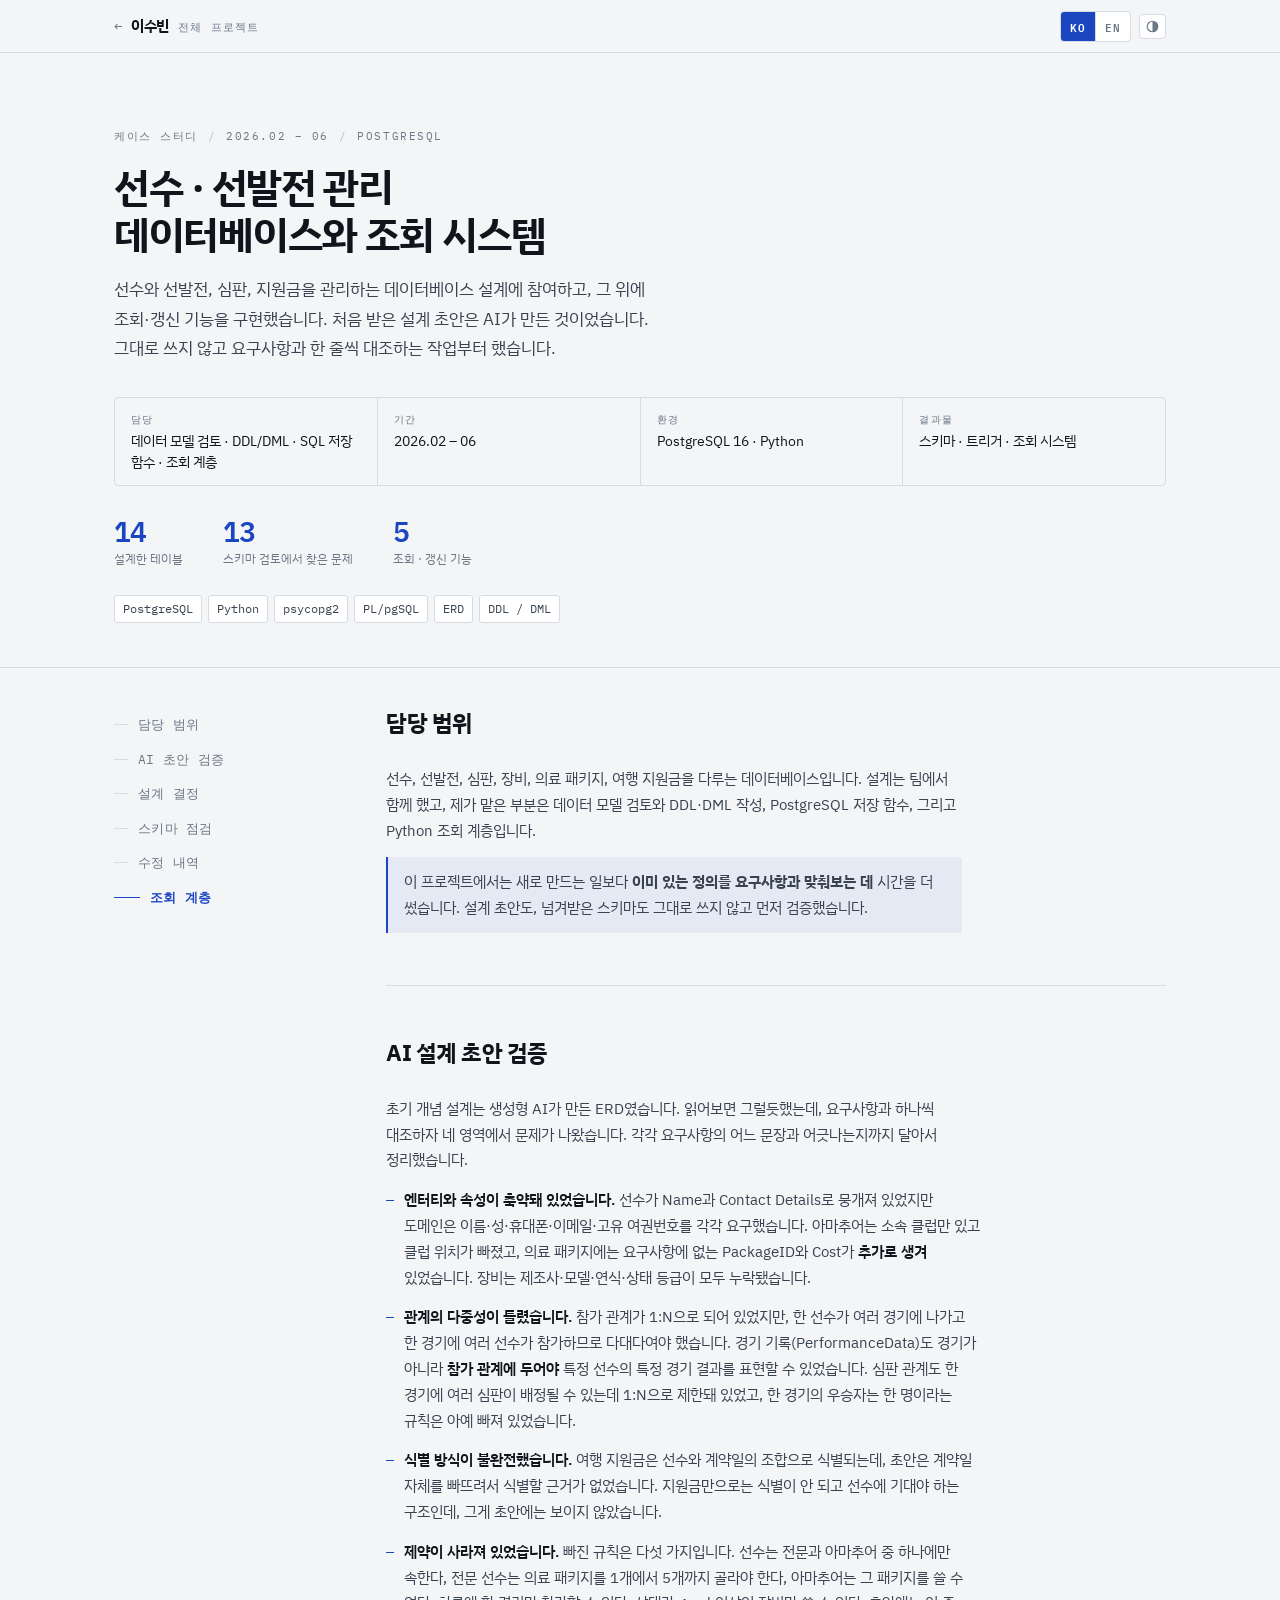
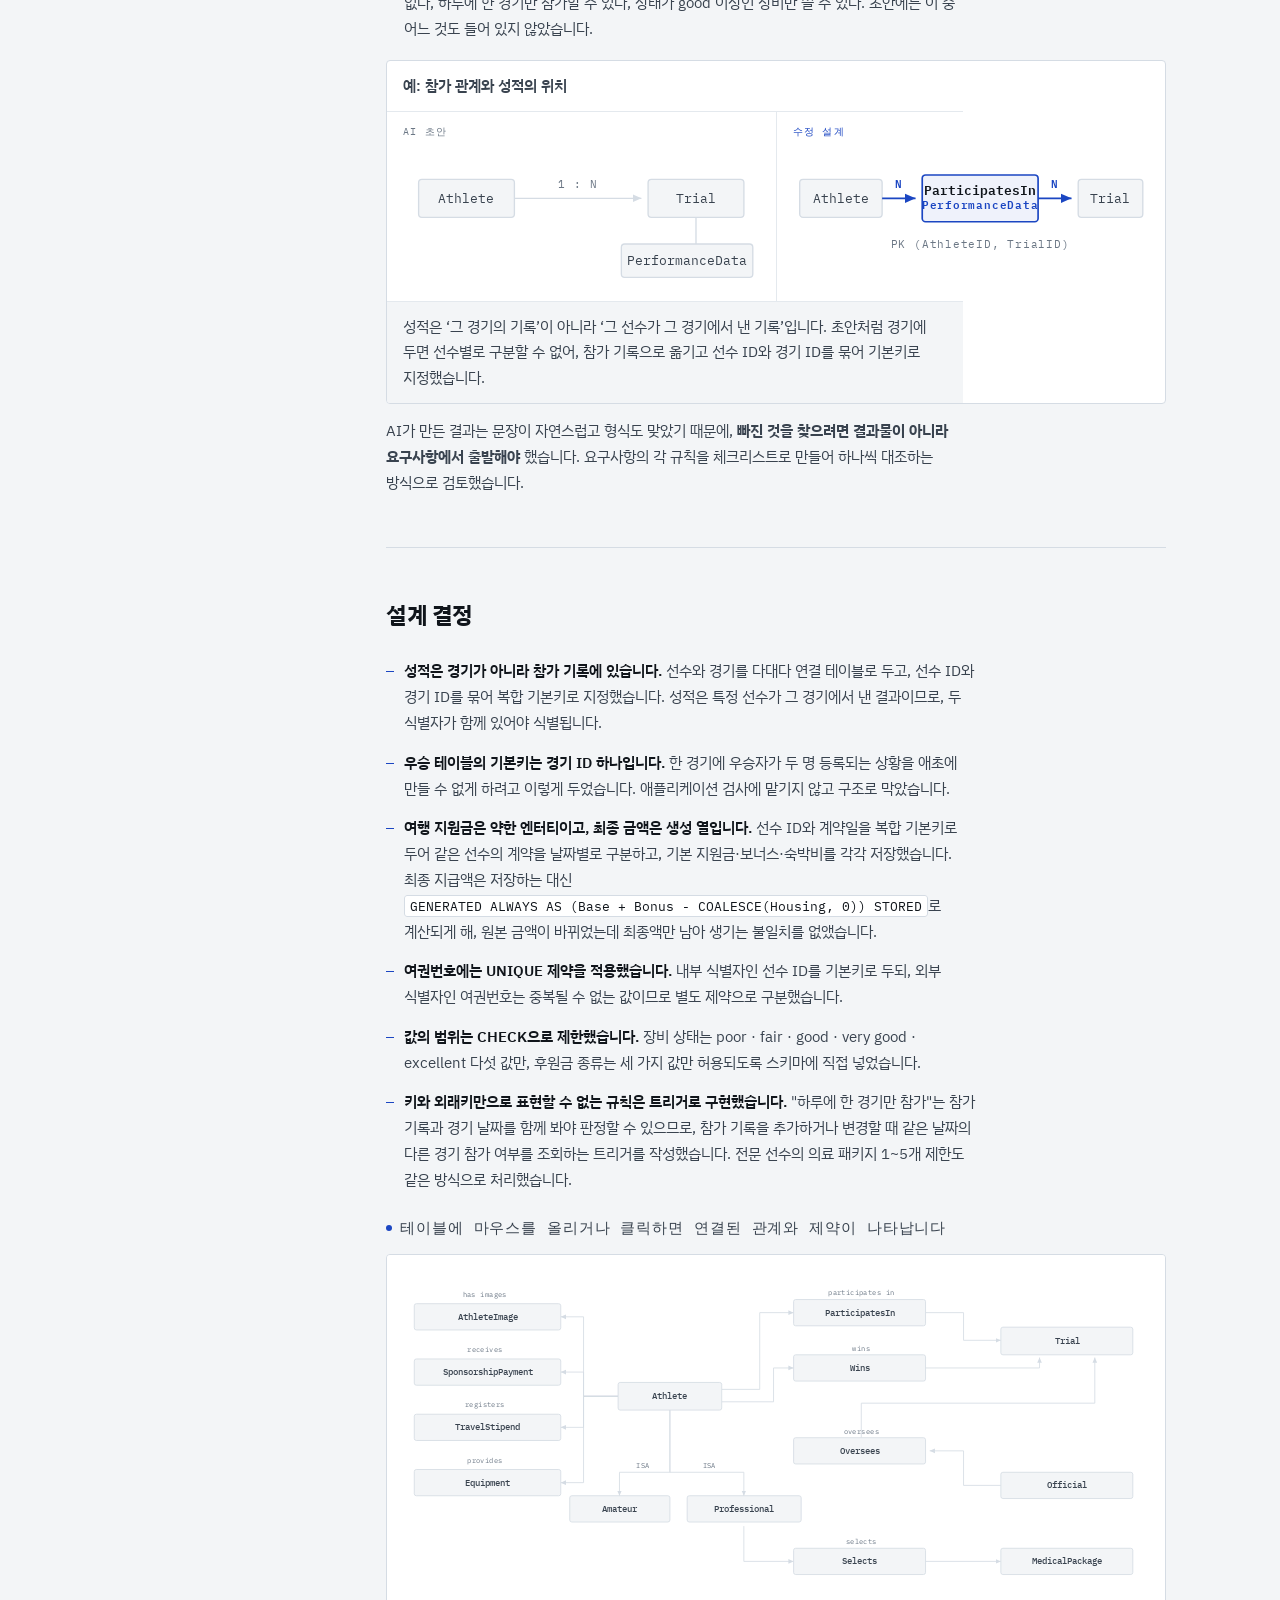
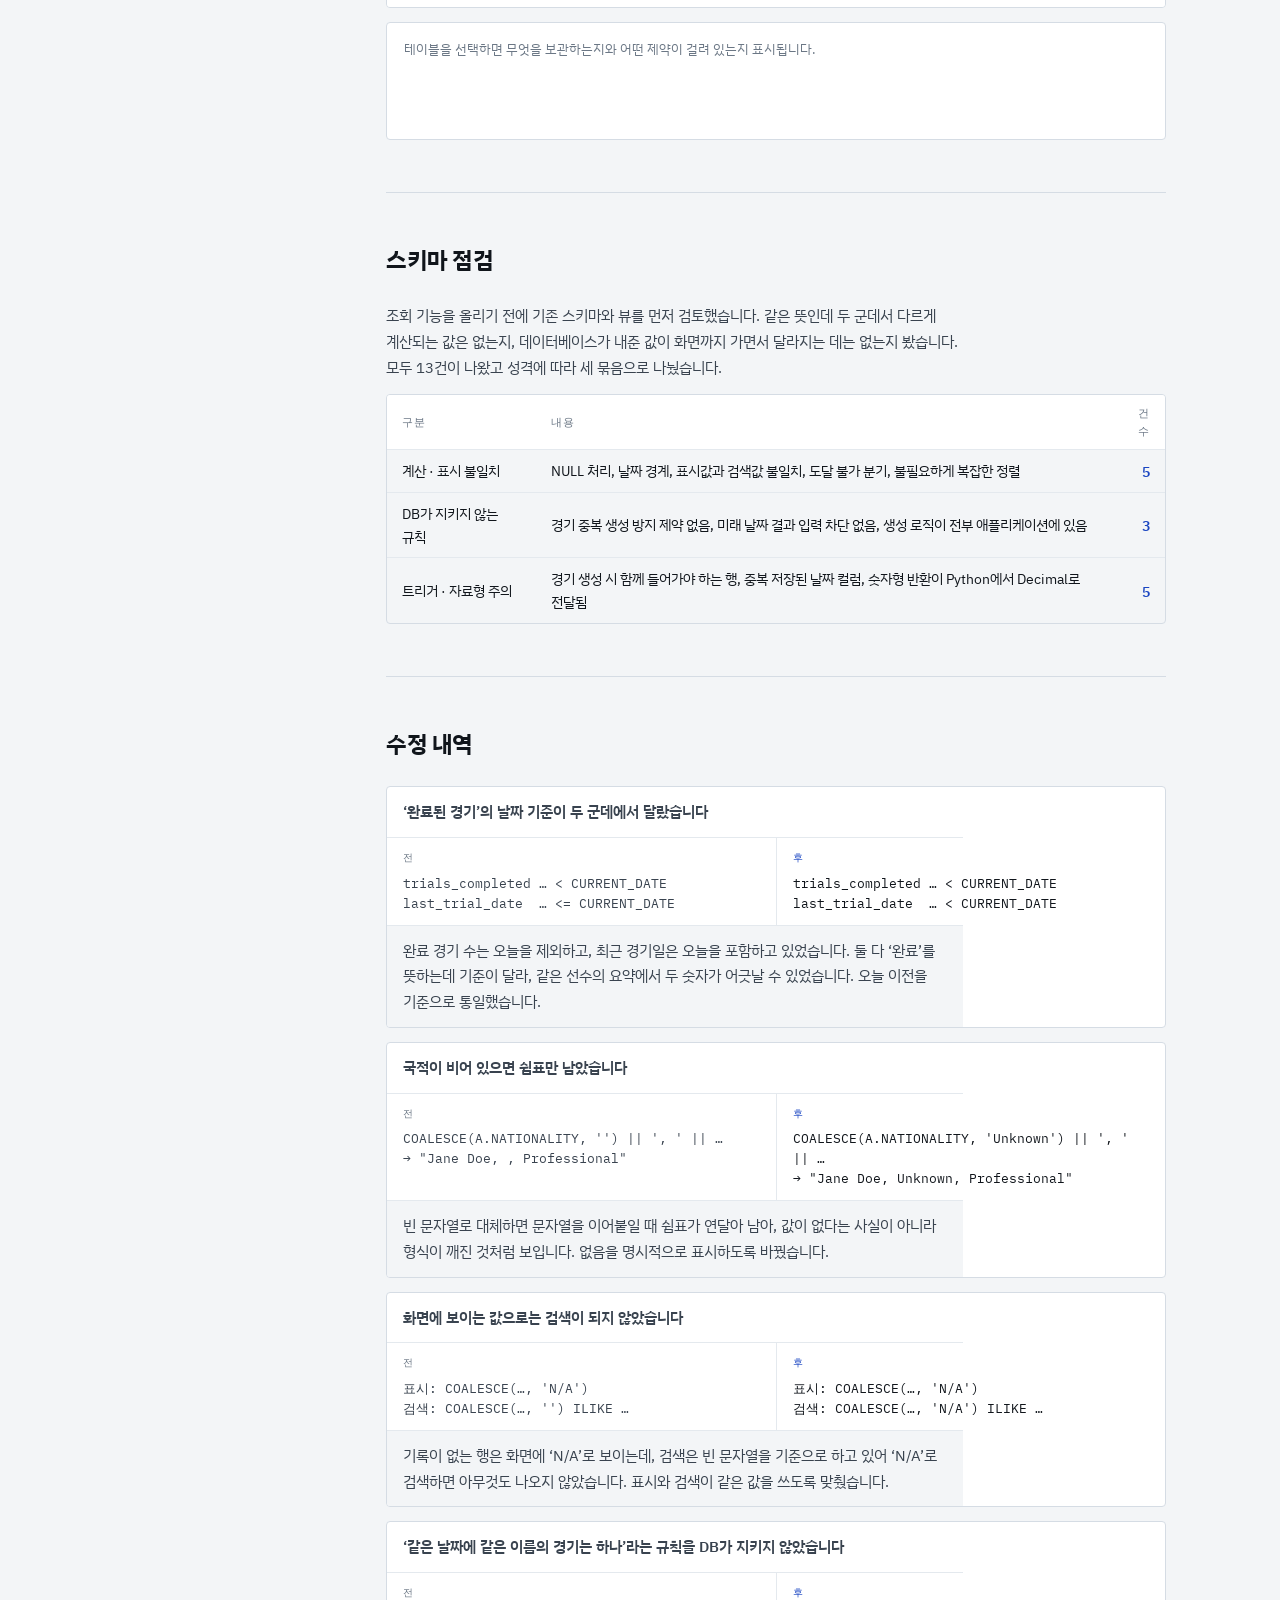
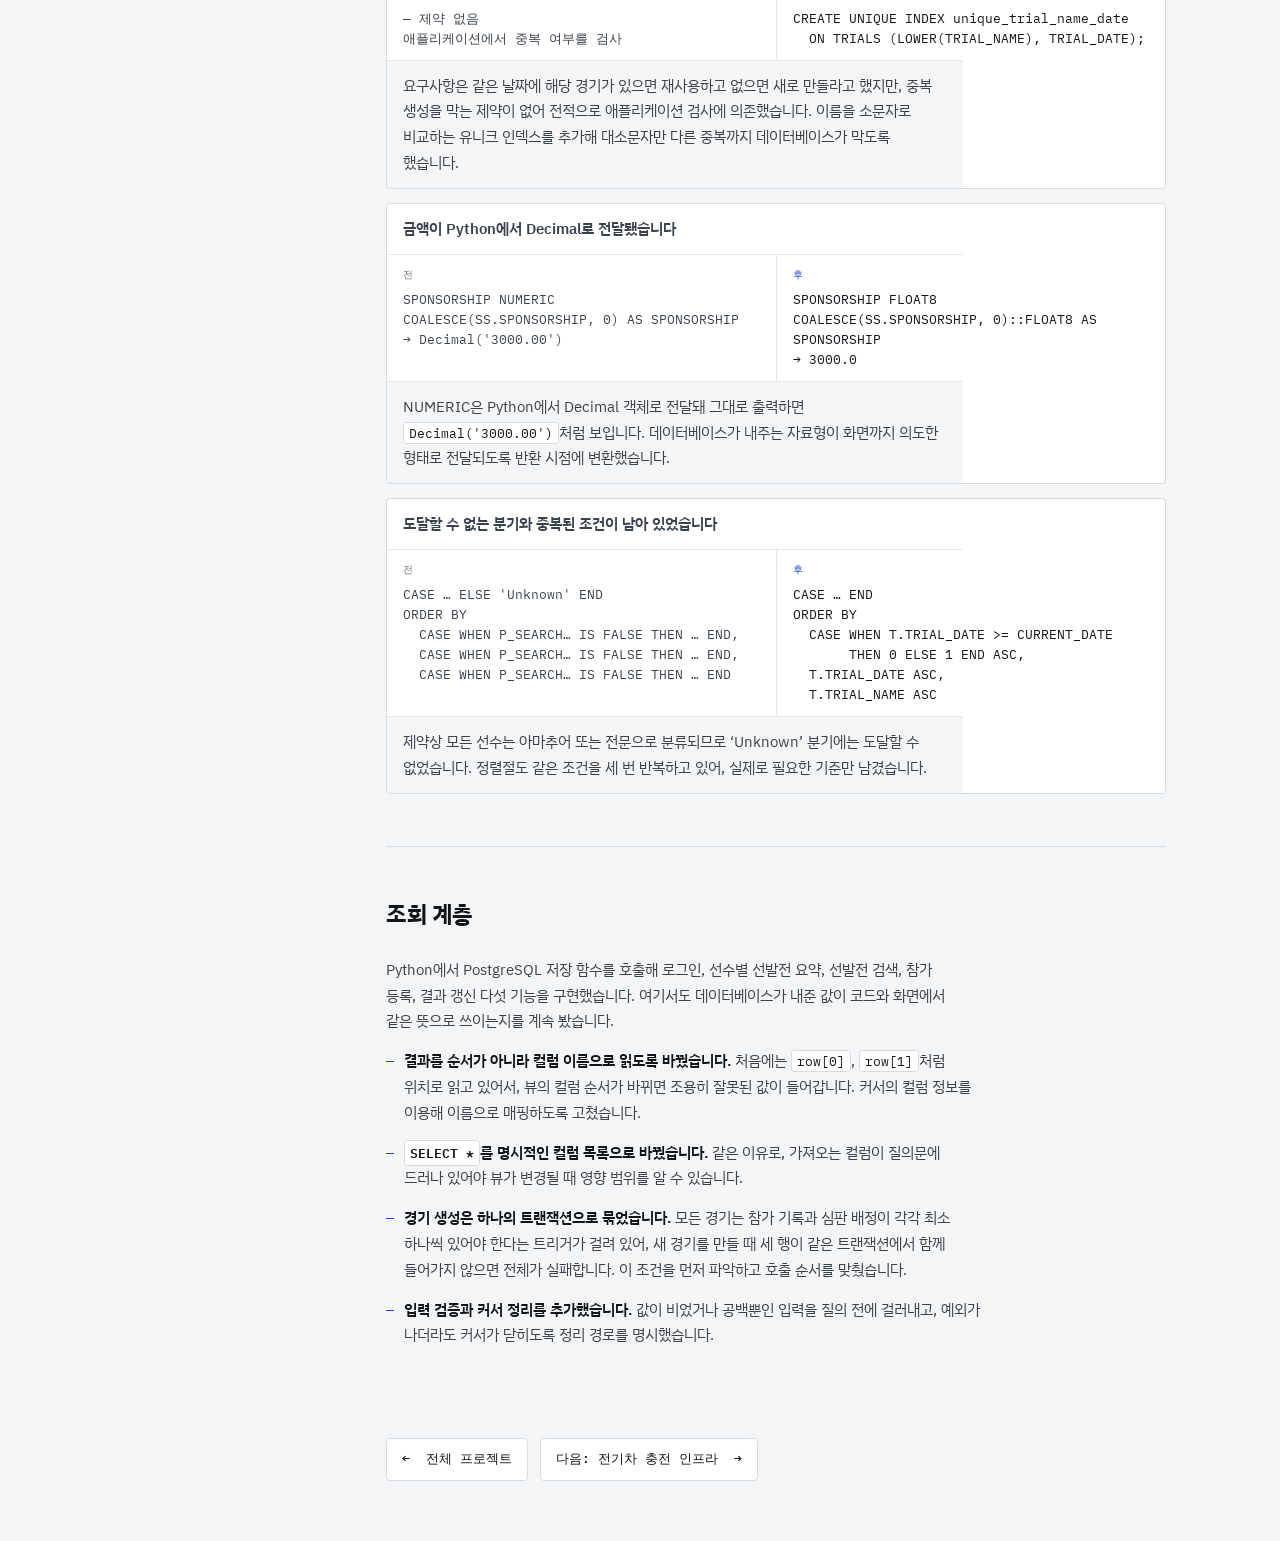
==== commit 9b30cff7: "프로젝트 순서 조정, 담당 범위 및 지표 표현 정정" ====
--- a/projects/athlete-db.html
+++ b/projects/athlete-db.html
@@ -45,7 +45,7 @@
       <span class="en">Athlete &amp; Trials Database and Query Layer</span>
     </h1>
     <p class="case-lede">
-      <span class="ko">선수와 선발전, 심판, 지원금을 관리하는 데이터베이스를 설계하고 그 위에 조회·갱신 기능을 올렸습니다. 처음 받은 설계 초안은 AI가 만든 것이었습니다. 그대로 쓰지 않고 요구사항과 한 줄씩 대조하는 작업부터 했습니다.</span>
+      <span class="ko">선수와 선발전, 심판, 지원금을 관리하는 데이터베이스 설계에 참여하고, 그 위에 조회·갱신 기능을 구현했습니다. 처음 받은 설계 초안은 AI가 만든 것이었습니다. 그대로 쓰지 않고 요구사항과 한 줄씩 대조하는 작업부터 했습니다.</span>
       <span class="en">Designing a database for athletes, trials, officials and stipends, then building the query and update layer on top. The starting point was an AI-generated draft design — which I checked against the requirements line by line instead of taking it as given.</span>
     </p>
 
@@ -111,7 +111,7 @@
     <section id="scope" class="rv">
       <div class="sec-head"><h2><span class="ko">담당 범위</span><span class="en">Scope</span></h2></div>
       <div class="blk">
-        <p class="ko">선수, 선발전, 심판, 장비, 의료 패키지, 여행 지원금을 다루는 데이터베이스입니다. 저는 데이터 모델 검토와 DDL·DML 작성, SQL 저장 함수, 그리고 Python 조회 계층을 맡았습니다.</p>
+        <p class="ko">선수, 선발전, 심판, 장비, 의료 패키지, 여행 지원금을 다루는 데이터베이스입니다. 설계는 팀에서 함께 했고, 제가 맡은 부분은 데이터 모델 검토와 DDL·DML 작성, PostgreSQL 저장 함수, 그리고 Python 조회 계층입니다.</p>
         <p class="en">A database covering athletes, trials, officials, equipment, medical packages and travel stipends. I worked on the data model review, the DDL and DML, the SQL stored functions, and the Python query layer.</p>
         <p class="note">
           <span class="ko">이 프로젝트에서는 새로 만드는 일보다 <b>이미 있는 정의를 요구사항과 맞춰보는 데</b> 시간을 더 썼습니다. 설계 초안도, 넘겨받은 스키마도 그대로 쓰지 않고 먼저 검증했습니다.</span>
@@ -204,13 +204,13 @@
       <div class="sec-head"><h2><span class="ko">설계 결정</span><span class="en">Design decisions</span></h2></div>
       <div class="blk">
         <ul class="bul">
-          <li class="ko"><b>성적은 경기가 아니라 참가 기록에 두었습니다.</b> 선수와 경기를 다대다 연결 테이블로 구성하고 선수 ID와 경기 ID를 묶어 복합 기본키로 지정했습니다. 성적은 특정 선수가 그 경기에서 낸 결과이므로, 두 식별자가 함께 있어야 식별됩니다.</li>
+          <li class="ko"><b>성적은 경기가 아니라 참가 기록에 있습니다.</b> 선수와 경기를 다대다 연결 테이블로 두고, 선수 ID와 경기 ID를 묶어 복합 기본키로 지정했습니다. 성적은 특정 선수가 그 경기에서 낸 결과이므로, 두 식별자가 함께 있어야 식별됩니다.</li>
           <li class="en"><b>Results live on the participation record, not the trial.</b> Athletes and trials are joined through a junction table whose primary key is the athlete ID and trial ID together — a result belongs to one athlete in one trial, so it takes both identifiers to identify it.</li>
 
-          <li class="ko"><b>우승 기록은 경기 ID를 기본키로 두었습니다.</b> 한 경기에 우승자가 두 명 등록되는 상황을 애초에 만들 수 없도록, 우승 테이블의 기본키를 경기 ID 하나로 지정했습니다. 애플리케이션 검사에 맡기지 않고 구조로 막았습니다.</li>
+          <li class="ko"><b>우승 테이블의 기본키는 경기 ID 하나입니다.</b> 한 경기에 우승자가 두 명 등록되는 상황을 애초에 만들 수 없게 하려고 이렇게 두었습니다. 애플리케이션 검사에 맡기지 않고 구조로 막았습니다.</li>
           <li class="en"><b>The wins table is keyed on the trial alone.</b> Making the trial ID the primary key means two winners for one trial cannot be recorded in the first place — the rule is enforced by structure rather than by an application check.</li>
 
-          <li class="ko"><b>여행 지원금은 약한 엔터티로 두고 최종 금액을 생성 열로 만들었습니다.</b> 선수 ID와 계약일을 복합 기본키로 두어 같은 선수의 계약을 날짜별로 구분하고, 기본 지원금·보너스·숙박비를 각각 저장했습니다. 최종 지급액은 저장하는 대신 <code>GENERATED ALWAYS AS (Base + Bonus - COALESCE(Housing, 0)) STORED</code>로 계산되게 해, 원본 금액이 바뀌었는데 최종액만 남아 생기는 불일치를 없앴습니다.</li>
+          <li class="ko"><b>여행 지원금은 약한 엔터티이고, 최종 금액은 생성 열입니다.</b> 선수 ID와 계약일을 복합 기본키로 두어 같은 선수의 계약을 날짜별로 구분하고, 기본 지원금·보너스·숙박비를 각각 저장했습니다. 최종 지급액은 저장하는 대신 <code>GENERATED ALWAYS AS (Base + Bonus - COALESCE(Housing, 0)) STORED</code>로 계산되게 해, 원본 금액이 바뀌었는데 최종액만 남아 생기는 불일치를 없앴습니다.</li>
           <li class="en"><b>The travel stipend is a weak entity with a generated total.</b> Athlete ID plus signing date forms the composite key, separating one athlete's contracts by date, and base, bonus and housing amounts are each stored. The final figure is not stored but computed as <code>GENERATED ALWAYS AS (Base + Bonus - COALESCE(Housing, 0)) STORED</code>, so it can never drift from the components it is derived from.</li>
 
           <li class="ko"><b>여권번호에는 UNIQUE 제약을 적용했습니다.</b> 내부 식별자인 선수 ID를 기본키로 두되, 외부 식별자인 여권번호는 중복될 수 없는 값이므로 별도 제약으로 구분했습니다.</li>
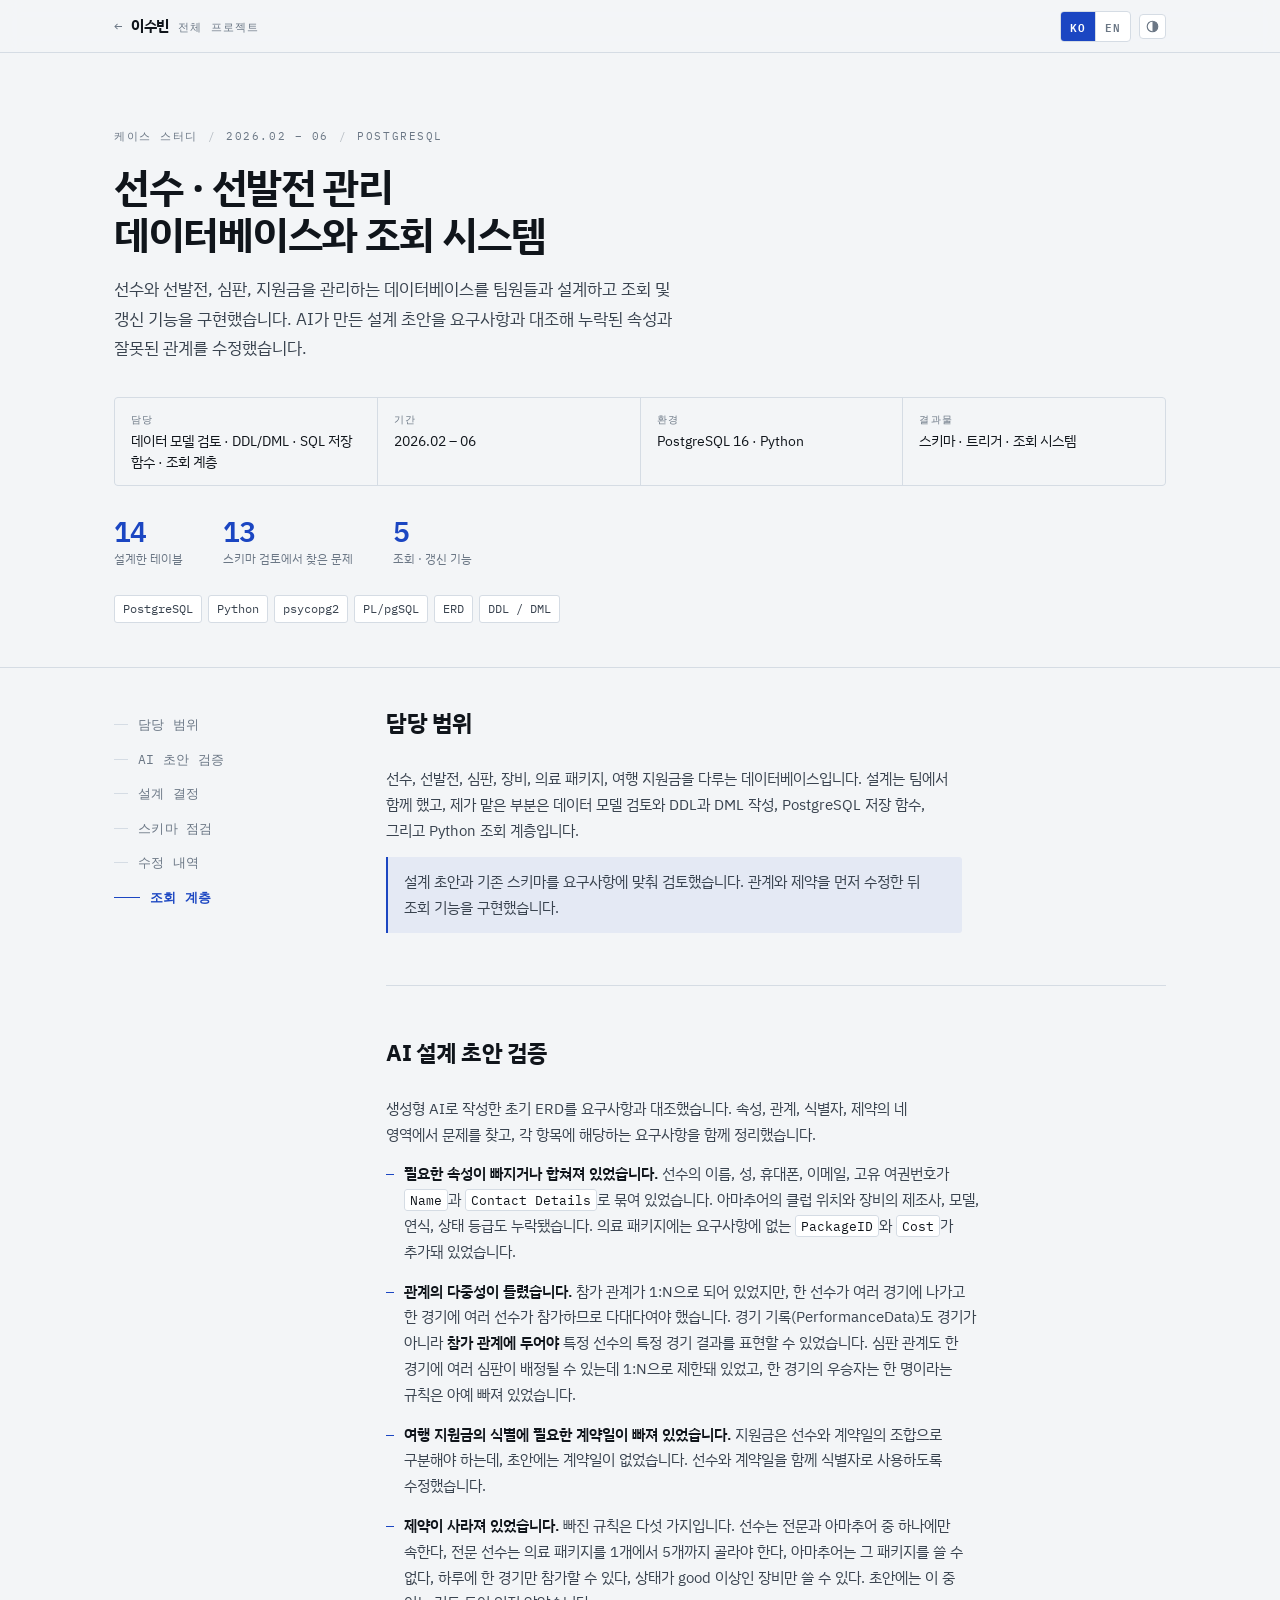
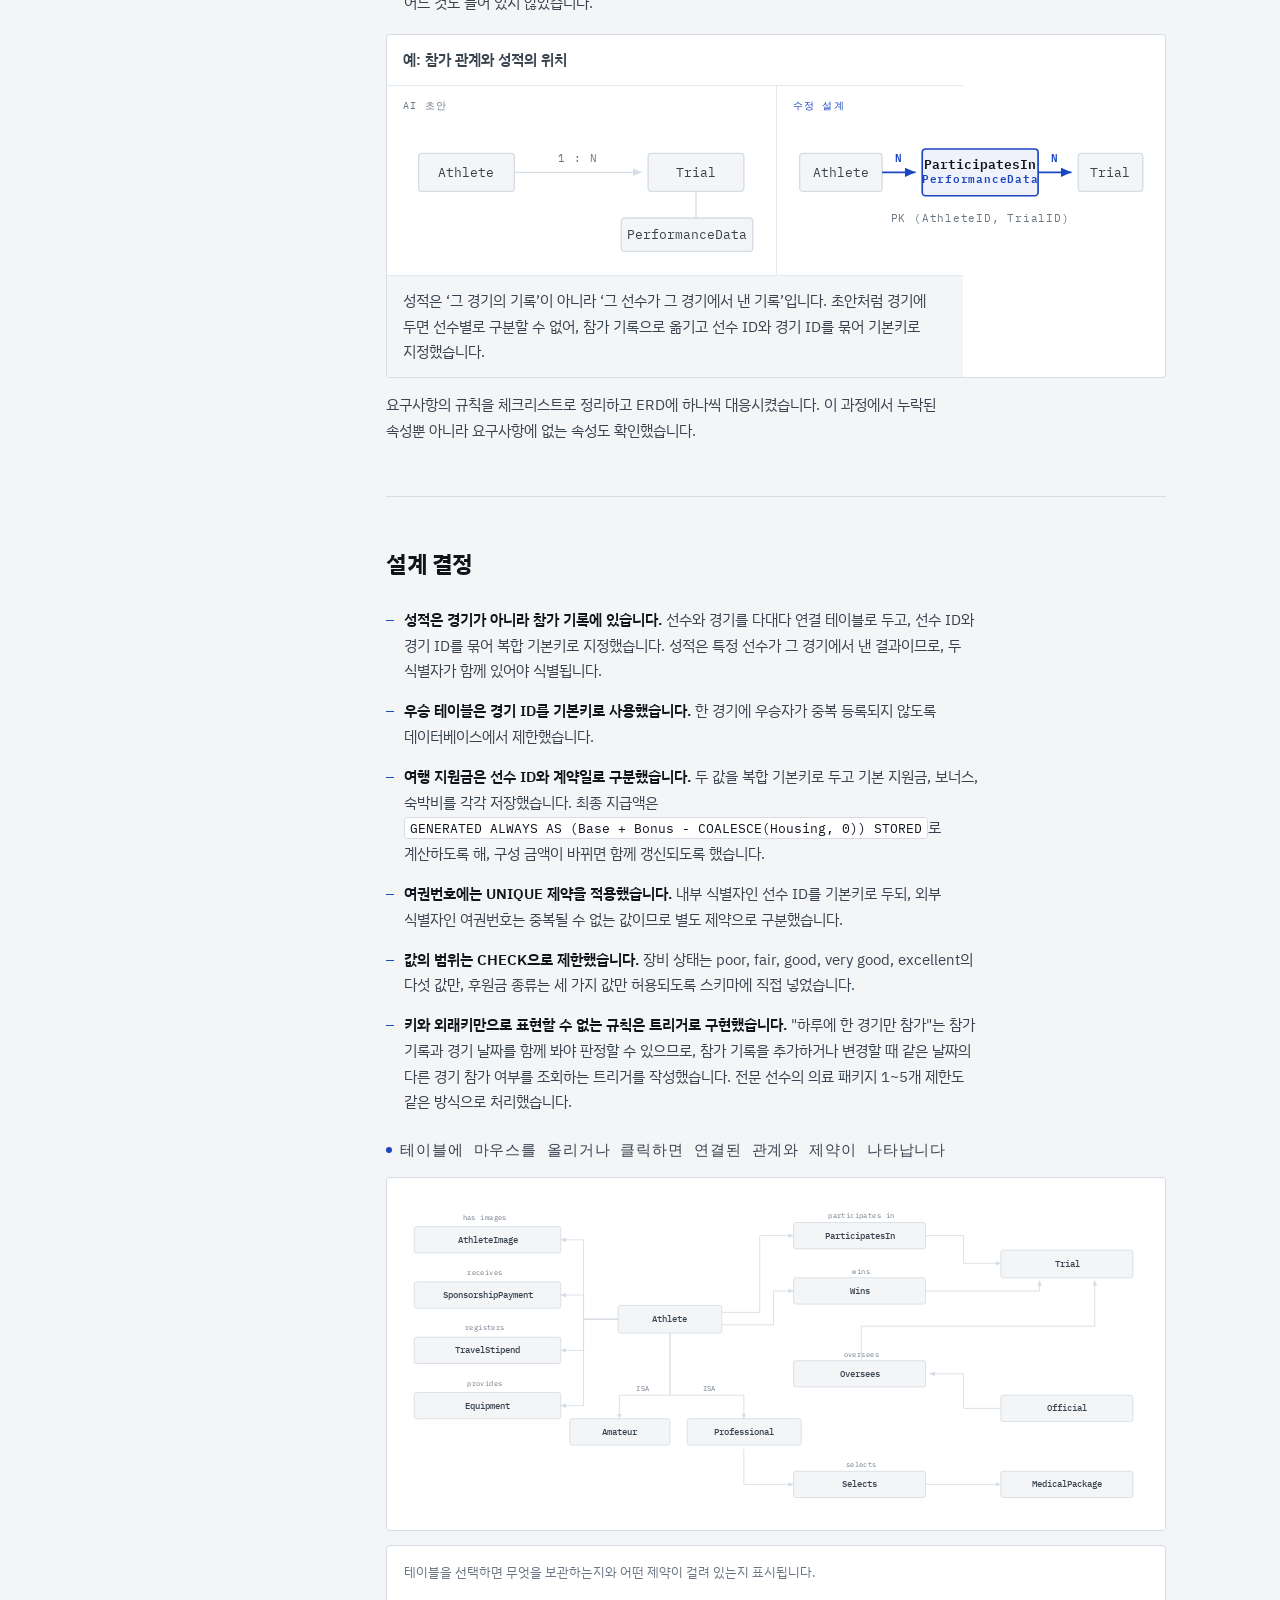
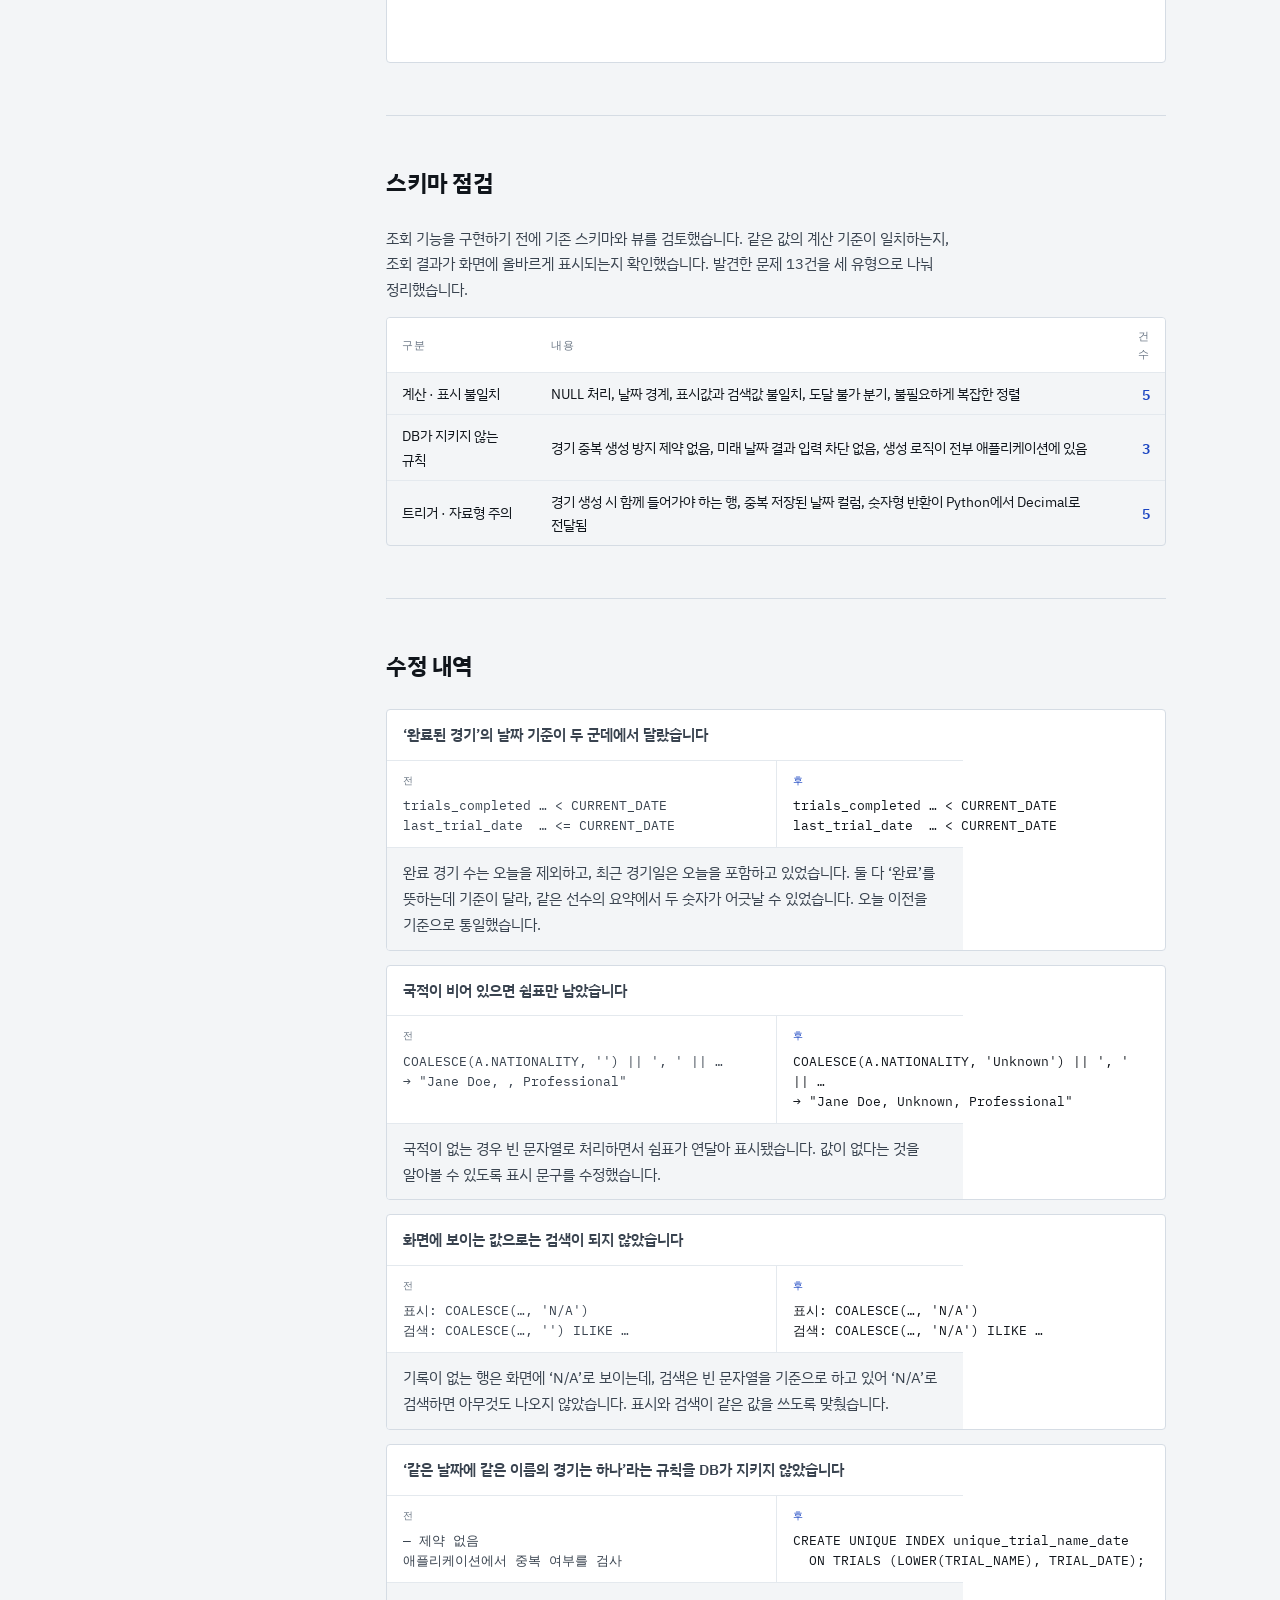
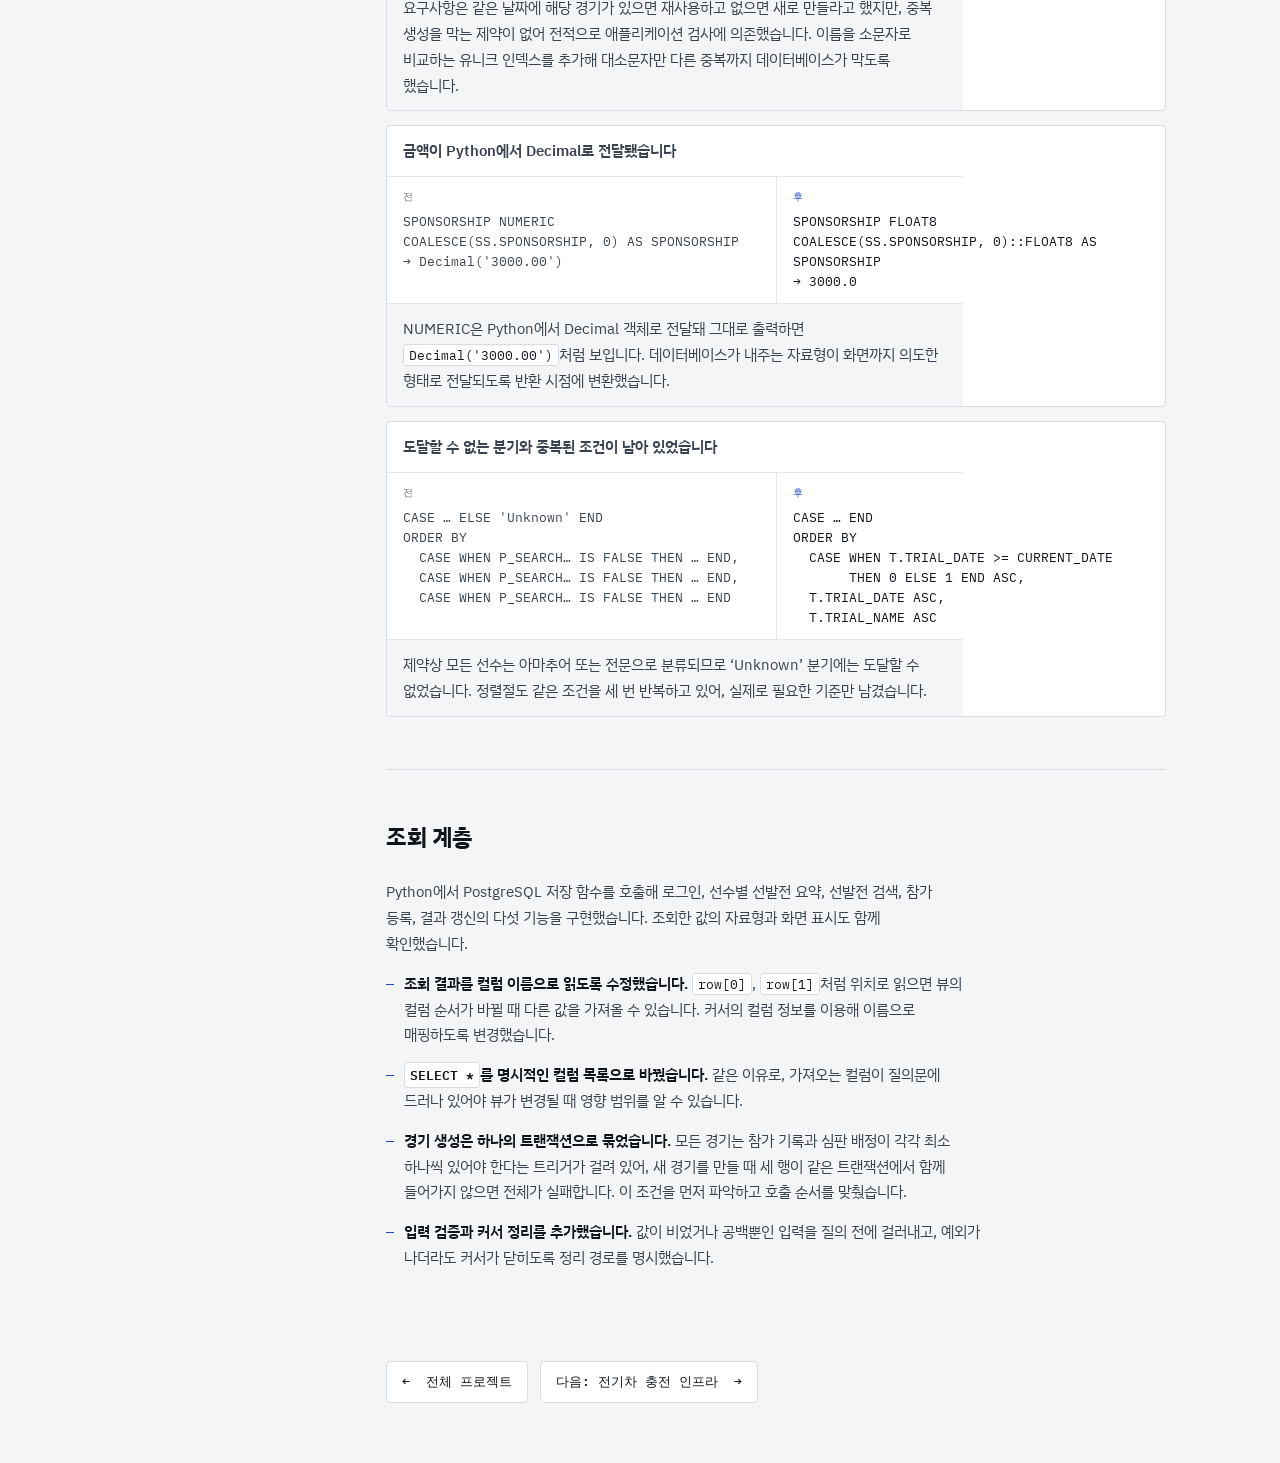
==== commit caf00e97: "포트폴리오 문구를 자연스럽게 수정" ====
--- a/projects/athlete-db.html
+++ b/projects/athlete-db.html
@@ -45,7 +45,7 @@
       <span class="en">Athlete &amp; Trials Database and Query Layer</span>
     </h1>
     <p class="case-lede">
-      <span class="ko">선수와 선발전, 심판, 지원금을 관리하는 데이터베이스 설계에 참여하고, 그 위에 조회·갱신 기능을 구현했습니다. 처음 받은 설계 초안은 AI가 만든 것이었습니다. 그대로 쓰지 않고 요구사항과 한 줄씩 대조하는 작업부터 했습니다.</span>
+      <span class="ko">선수와 선발전, 심판, 지원금을 관리하는 데이터베이스를 팀원들과 설계하고 조회 및 갱신 기능을 구현했습니다. AI가 만든 설계 초안을 요구사항과 대조해 누락된 속성과 잘못된 관계를 수정했습니다.</span>
       <span class="en">Designing a database for athletes, trials, officials and stipends, then building the query and update layer on top. The starting point was an AI-generated draft design — which I checked against the requirements line by line instead of taking it as given.</span>
     </p>
 
@@ -111,10 +111,10 @@
     <section id="scope" class="rv">
       <div class="sec-head"><h2><span class="ko">담당 범위</span><span class="en">Scope</span></h2></div>
       <div class="blk">
-        <p class="ko">선수, 선발전, 심판, 장비, 의료 패키지, 여행 지원금을 다루는 데이터베이스입니다. 설계는 팀에서 함께 했고, 제가 맡은 부분은 데이터 모델 검토와 DDL·DML 작성, PostgreSQL 저장 함수, 그리고 Python 조회 계층입니다.</p>
+        <p class="ko">선수, 선발전, 심판, 장비, 의료 패키지, 여행 지원금을 다루는 데이터베이스입니다. 설계는 팀에서 함께 했고, 제가 맡은 부분은 데이터 모델 검토와 DDL과 DML 작성, PostgreSQL 저장 함수, 그리고 Python 조회 계층입니다.</p>
         <p class="en">A database covering athletes, trials, officials, equipment, medical packages and travel stipends. I worked on the data model review, the DDL and DML, the SQL stored functions, and the Python query layer.</p>
         <p class="note">
-          <span class="ko">이 프로젝트에서는 새로 만드는 일보다 <b>이미 있는 정의를 요구사항과 맞춰보는 데</b> 시간을 더 썼습니다. 설계 초안도, 넘겨받은 스키마도 그대로 쓰지 않고 먼저 검증했습니다.</span>
+          <span class="ko">설계 초안과 기존 스키마를 요구사항에 맞춰 검토했습니다. 관계와 제약을 먼저 수정한 뒤 조회 기능을 구현했습니다.</span>
           <span class="en">Most of my work here was not adding features but <b>checking whether existing definitions actually matched the requirements</b>. Neither the draft design nor the schema was taken as given.</span>
         </p>
       </div>
@@ -124,17 +124,17 @@
     <section id="audit" class="rv">
       <div class="sec-head"><h2><span class="ko">AI 설계 초안 검증</span><span class="en">Auditing the AI-generated draft</span></h2></div>
       <div class="blk">
-        <p class="ko">초기 개념 설계는 생성형 AI가 만든 ERD였습니다. 읽어보면 그럴듯했는데, 요구사항과 하나씩 대조하자 네 영역에서 문제가 나왔습니다. 각각 요구사항의 어느 문장과 어긋나는지까지 달아서 정리했습니다.</p>
+        <p class="ko">생성형 AI로 작성한 초기 ERD를 요구사항과 대조했습니다. 속성, 관계, 식별자, 제약의 네 영역에서 문제를 찾고, 각 항목에 해당하는 요구사항을 함께 정리했습니다.</p>
         <p class="en">The initial conceptual design was an ERD produced by a generative AI. It looked plausible, but checking it against the requirements surfaced problems in four areas — each written up with the specific requirement it contradicted.</p>
 
         <ul class="bul">
-          <li class="ko"><b>엔터티와 속성이 축약돼 있었습니다.</b> 선수가 Name과 Contact Details로 뭉개져 있었지만 도메인은 이름·성·휴대폰·이메일·고유 여권번호를 각각 요구했습니다. 아마추어는 소속 클럽만 있고 클럽 위치가 빠졌고, 의료 패키지에는 요구사항에 없는 PackageID와 Cost가 <b>추가로 생겨</b> 있었습니다. 장비는 제조사·모델·연식·상태 등급이 모두 누락됐습니다.</li>
+          <li class="ko"><b>필요한 속성이 빠지거나 합쳐져 있었습니다.</b> 선수의 이름, 성, 휴대폰, 이메일, 고유 여권번호가 <code>Name</code>과 <code>Contact Details</code>로 묶여 있었습니다. 아마추어의 클럽 위치와 장비의 제조사, 모델, 연식, 상태 등급도 누락됐습니다. 의료 패키지에는 요구사항에 없는 <code>PackageID</code>와 <code>Cost</code>가 추가돼 있었습니다.</li>
           <li class="en"><b>Entities and attributes were flattened.</b> The athlete was reduced to a name and contact details, where the domain called for first name, last name, mobile, email and a unique passport number separately. Amateur had a training club but no club location, and Medical Package had <b>gained</b> a PackageID and Cost the requirements never mentioned. Equipment was missing manufacturer, model, year and condition rating entirely.</li>
 
           <li class="ko"><b>관계의 다중성이 틀렸습니다.</b> 참가 관계가 1:N으로 되어 있었지만, 한 선수가 여러 경기에 나가고 한 경기에 여러 선수가 참가하므로 다대다여야 했습니다. 경기 기록(PerformanceData)도 경기가 아니라 <b>참가 관계에 두어야</b> 특정 선수의 특정 경기 결과를 표현할 수 있었습니다. 심판 관계도 한 경기에 여러 심판이 배정될 수 있는데 1:N으로 제한돼 있었고, 한 경기의 우승자는 한 명이라는 규칙은 아예 빠져 있었습니다.</li>
           <li class="en"><b>Relationship cardinalities were wrong.</b> Participation was modelled 1:N, but an athlete competes in many trials and a trial involves many athletes, so it had to be many-to-many — and performance data belongs <b>on the participation</b>, not on the trial, to express one athlete's result in one trial. Officials were likewise capped at one per trial when the domain allows several, and the rule that a trial has a single winner was missing altogether.</li>
 
-          <li class="ko"><b>식별 방식이 불완전했습니다.</b> 여행 지원금은 선수와 계약일의 조합으로 식별되는데, 초안은 계약일 자체를 빠뜨려서 식별할 근거가 없었습니다. 지원금만으로는 식별이 안 되고 선수에 기대야 하는 구조인데, 그게 초안에는 보이지 않았습니다.</li>
+          <li class="ko"><b>여행 지원금의 식별에 필요한 계약일이 빠져 있었습니다.</b> 지원금은 선수와 계약일의 조합으로 구분해야 하는데, 초안에는 계약일이 없었습니다. 선수와 계약일을 함께 식별자로 사용하도록 수정했습니다.</li>
           <li class="en"><b>Identification was incomplete.</b> A travel stipend is identified by the athlete together with the signing date, but the draft omitted the signing date entirely — leaving nothing to identify it by, and hiding the fact that its identity depends on another entity.</li>
 
           <li class="ko"><b>제약이 사라져 있었습니다.</b> 빠진 규칙은 다섯 가지입니다. 선수는 전문과 아마추어 중 하나에만 속한다, 전문 선수는 의료 패키지를 1개에서 5개까지 골라야 한다, 아마추어는 그 패키지를 쓸 수 없다, 하루에 한 경기만 참가할 수 있다, 상태가 good 이상인 장비만 쓸 수 있다. 초안에는 이 중 어느 것도 들어 있지 않았습니다.</li>
@@ -194,7 +194,7 @@
           </p>
         </div>
 
-        <p class="ko">AI가 만든 결과는 문장이 자연스럽고 형식도 맞았기 때문에, <b>빠진 것을 찾으려면 결과물이 아니라 요구사항에서 출발해야</b> 했습니다. 요구사항의 각 규칙을 체크리스트로 만들어 하나씩 대조하는 방식으로 검토했습니다.</p>
+        <p class="ko">요구사항의 규칙을 체크리스트로 정리하고 ERD에 하나씩 대응시켰습니다. 이 과정에서 누락된 속성뿐 아니라 요구사항에 없는 속성도 확인했습니다.</p>
         <p class="en">The AI output read naturally and had the right shape, which is exactly why <b>finding what was missing meant starting from the requirements, not from the output</b>. I turned each stated rule into a checklist item and worked through them one at a time.</p>
       </div>
     </section>
@@ -207,16 +207,16 @@
           <li class="ko"><b>성적은 경기가 아니라 참가 기록에 있습니다.</b> 선수와 경기를 다대다 연결 테이블로 두고, 선수 ID와 경기 ID를 묶어 복합 기본키로 지정했습니다. 성적은 특정 선수가 그 경기에서 낸 결과이므로, 두 식별자가 함께 있어야 식별됩니다.</li>
           <li class="en"><b>Results live on the participation record, not the trial.</b> Athletes and trials are joined through a junction table whose primary key is the athlete ID and trial ID together — a result belongs to one athlete in one trial, so it takes both identifiers to identify it.</li>
 
-          <li class="ko"><b>우승 테이블의 기본키는 경기 ID 하나입니다.</b> 한 경기에 우승자가 두 명 등록되는 상황을 애초에 만들 수 없게 하려고 이렇게 두었습니다. 애플리케이션 검사에 맡기지 않고 구조로 막았습니다.</li>
+          <li class="ko"><b>우승 테이블은 경기 ID를 기본키로 사용했습니다.</b> 한 경기에 우승자가 중복 등록되지 않도록 데이터베이스에서 제한했습니다.</li>
           <li class="en"><b>The wins table is keyed on the trial alone.</b> Making the trial ID the primary key means two winners for one trial cannot be recorded in the first place — the rule is enforced by structure rather than by an application check.</li>
 
-          <li class="ko"><b>여행 지원금은 약한 엔터티이고, 최종 금액은 생성 열입니다.</b> 선수 ID와 계약일을 복합 기본키로 두어 같은 선수의 계약을 날짜별로 구분하고, 기본 지원금·보너스·숙박비를 각각 저장했습니다. 최종 지급액은 저장하는 대신 <code>GENERATED ALWAYS AS (Base + Bonus - COALESCE(Housing, 0)) STORED</code>로 계산되게 해, 원본 금액이 바뀌었는데 최종액만 남아 생기는 불일치를 없앴습니다.</li>
-          <li class="en"><b>The travel stipend is a weak entity with a generated total.</b> Athlete ID plus signing date forms the composite key, separating one athlete's contracts by date, and base, bonus and housing amounts are each stored. The final figure is not stored but computed as <code>GENERATED ALWAYS AS (Base + Bonus - COALESCE(Housing, 0)) STORED</code>, so it can never drift from the components it is derived from.</li>
+          <li class="ko"><b>여행 지원금은 선수 ID와 계약일로 구분했습니다.</b> 두 값을 복합 기본키로 두고 기본 지원금, 보너스, 숙박비를 각각 저장했습니다. 최종 지급액은 <code>GENERATED ALWAYS AS (Base + Bonus - COALESCE(Housing, 0)) STORED</code>로 계산하도록 해, 구성 금액이 바뀌면 함께 갱신되도록 했습니다.</li>
+          <li class="en"><b>Travel stipends use athlete ID and signing date as a composite key.</b> Base, bonus and housing amounts are stored separately. The total is calculated with <code>GENERATED ALWAYS AS (Base + Bonus - COALESCE(Housing, 0)) STORED</code>, so it updates when its component amounts change.</li>
 
           <li class="ko"><b>여권번호에는 UNIQUE 제약을 적용했습니다.</b> 내부 식별자인 선수 ID를 기본키로 두되, 외부 식별자인 여권번호는 중복될 수 없는 값이므로 별도 제약으로 구분했습니다.</li>
           <li class="en"><b>Passport numbers carry a UNIQUE constraint.</b> The athlete ID stays the internal primary key, while the passport number — an external identifier that cannot repeat — is constrained separately.</li>
 
-          <li class="ko"><b>값의 범위는 CHECK으로 제한했습니다.</b> 장비 상태는 poor · fair · good · very good · excellent 다섯 값만, 후원금 종류는 세 가지 값만 허용되도록 스키마에 직접 넣었습니다.</li>
+          <li class="ko"><b>값의 범위는 CHECK으로 제한했습니다.</b> 장비 상태는 poor, fair, good, very good, excellent의 다섯 값만, 후원금 종류는 세 가지 값만 허용되도록 스키마에 직접 넣었습니다.</li>
           <li class="en"><b>Value domains are restricted with CHECK.</b> Equipment condition accepts only poor, fair, good, very good and excellent; sponsorship payments only the three permitted types — both declared in the schema itself.</li>
 
           <li class="ko"><b>키와 외래키만으로 표현할 수 없는 규칙은 트리거로 구현했습니다.</b> "하루에 한 경기만 참가"는 참가 기록과 경기 날짜를 함께 봐야 판정할 수 있으므로, 참가 기록을 추가하거나 변경할 때 같은 날짜의 다른 경기 참가 여부를 조회하는 트리거를 작성했습니다. 전문 선수의 의료 패키지 1~5개 제한도 같은 방식으로 처리했습니다.</li>
@@ -355,7 +355,7 @@
 
             <div data-for="Athlete" hidden>
               <h4>Athlete</h4>
-              <p class="ko">선수의 기본 정보입니다. 초안에서 ‘이름’과 ‘연락처’로 뭉쳐 있던 것을 이름·성·휴대폰·이메일로 나누고, 여권번호를 별도 속성으로 두었습니다. 내부 식별자는 AthleteID이고, 외부 식별자인 여권번호는 중복될 수 없으므로 UNIQUE로 구분했습니다.</p>
+              <p class="ko">선수의 기본 정보입니다. 초안에서 ‘이름’과 ‘연락처’로 뭉쳐 있던 것을 이름, 성, 휴대폰, 이메일로 나누고, 여권번호를 별도 속성으로 두었습니다. 내부 식별자는 AthleteID이고, 외부 식별자인 여권번호는 중복될 수 없으므로 UNIQUE로 구분했습니다.</p>
               <p class="en">The athlete's core record. What the draft had flattened into “name” and “contact details” is split into first name, last name, mobile and email, with the passport number as its own attribute. AthleteID is the internal identifier; the passport number, being an external one, is constrained UNIQUE.</p>
               <span class="grain">PRIMARY KEY AthleteID · UNIQUE PassportNumber</span>
             </div>
@@ -385,21 +385,21 @@
               <h4>TravelStipend</h4>
               <p class="ko">약한 엔터티입니다. 지원금 자체의 식별자가 없고 <b>선수와 계약일의 조합</b>으로 식별되므로, 두 값을 복합 기본키로 두어 같은 선수의 계약을 날짜별로 구분했습니다. 초안은 계약일을 빠뜨려 식별 근거가 없었습니다.</p>
               <p class="en">A weak entity: a stipend has no identifier of its own and is identified by <b>the athlete together with the signing date</b>, so both form the composite key, separating one athlete's contracts by date. The draft omitted the signing date, leaving nothing to identify it by.</p>
-              <p class="ko">기본 지원금·보너스·숙박비를 각각 저장하고 최종 지급액은 저장하지 않습니다. 생성 열로 계산되게 해, 원본 금액이 바뀌었는데 최종액만 예전 값으로 남는 상황을 없앴습니다.</p>
-              <p class="en">Base, bonus and housing amounts are each stored; the final figure is not. Computing it as a generated column means it can never be left holding a stale value after its components change.</p>
+              <p class="ko">기본 지원금, 보너스, 숙박비를 각각 저장하고 최종 지급액은 생성 열로 계산합니다. 구성 금액을 수정하면 최종 지급액도 함께 갱신됩니다.</p>
+              <p class="en">Base, bonus and housing amounts are stored separately. A stored generated column calculates the total and updates it when the component amounts change.</p>
               <span class="grain">PRIMARY KEY (AthleteID, SigningDate) · FinalStipend GENERATED ALWAYS AS (Base + Bonus − COALESCE(Housing, 0)) STORED</span>
             </div>
 
             <div data-for="SponsorshipPayment" hidden>
               <h4>SponsorshipPayment</h4>
-              <p class="ko">선수가 받은 후원금 기록입니다. 종류는 기업 후원·정부 지원금·개인 기부 세 가지만 허용되도록 CHECK 제약을 걸었습니다.</p>
+              <p class="ko">선수가 받은 후원금 기록입니다. 종류는 기업 후원, 정부 지원금, 개인 기부의 세 가지만 허용되도록 CHECK 제약을 걸었습니다.</p>
               <p class="en">Sponsorship received by an athlete. A CHECK constraint limits the type to corporate sponsorship, government grants or private donations.</p>
               <span class="grain">PRIMARY KEY PaymentID · CHECK PaymentType ∈ (corporate sponsorship, government grants, private donations)</span>
             </div>
 
             <div data-for="Equipment" hidden>
               <h4>Equipment</h4>
-              <p class="ko">장비 기록입니다. 초안에는 이름과 모델만 있었지만 요구사항은 제조사·연식·기계적 상태·상태 등급까지 요구했습니다. 등급은 다섯 값만 허용하도록 제한했고, 사용 가능 여부(good 이상)를 이 값으로 판정합니다.</p>
+              <p class="ko">장비 기록입니다. 초안에는 이름과 모델만 있었지만 요구사항은 제조사, 연식, 기계적 상태, 상태 등급을 요구했습니다. 등급은 다섯 값만 허용하도록 제한했고, 사용 가능 여부(good 이상)를 이 값으로 판정합니다.</p>
               <p class="en">Equipment records. The draft carried only a name and model, where the requirements also called for manufacturer, year, mechanical condition and a condition rating. The rating is restricted to five values, and usability (good or better) is judged from it.</p>
               <p class="ko">선수가 삭제돼도 장비 기록 자체는 남아야 하므로, 외래키를 <code>ON DELETE SET NULL</code>로 두어 소유자만 비우도록 했습니다.</p>
               <p class="en">Equipment should survive the deletion of its owner, so the foreign key is <code>ON DELETE SET NULL</code> — clearing the owner rather than removing the record.</p>
@@ -410,14 +410,14 @@
               <h4>ParticipatesIn</h4>
               <p class="ko">선수와 경기를 잇는 다대다 연결 테이블이며, <b>성적이 여기에 있습니다.</b> 성적은 특정 선수가 그 경기에서 낸 결과이므로, 선수 ID와 경기 ID가 함께 있어야 식별됩니다.</p>
               <p class="en">The many-to-many junction between athletes and trials — and <b>where the result lives</b>. A result belongs to one athlete in one trial, so it takes both identifiers to identify it.</p>
-              <p class="ko">‘하루에 한 경기만 참가’ 규칙은 참가 기록과 경기 날짜를 함께 봐야 판정할 수 있어, 삽입·갱신 시 같은 날짜의 다른 경기 참가 여부를 조회하는 트리거로 구현했습니다.</p>
+              <p class="ko">‘하루에 한 경기만 참가’ 규칙은 참가 기록과 경기 날짜를 함께 봐야 판정할 수 있어, 삽입하거나 갱신할 때 같은 날짜의 다른 경기 참가 여부를 조회하는 트리거로 구현했습니다.</p>
               <p class="en">The one-event-per-day rule can only be judged by reading the participation together with the trial date, so a trigger checks for another trial on the same date on insert and update.</p>
               <span class="grain">PRIMARY KEY (AthleteID, TrialID) · TRIGGER one event per day</span>
             </div>
 
             <div data-for="Wins" hidden>
               <h4>Wins</h4>
-              <p class="ko">경기별 우승자입니다. 기본키를 <b>경기 ID 하나</b>로 두었기 때문에, 한 경기에 우승자가 두 명 등록되는 일이 구조적으로 불가능합니다. 애플리케이션 검사에 맡기지 않고 스키마에서 막았습니다.</p>
+              <p class="ko">경기별 우승자를 저장합니다. 경기 ID를 기본키로 사용해 같은 경기에 우승자가 중복 등록되지 않도록 했습니다.</p>
               <p class="en">The winner of each trial. Because the primary key is <b>the trial ID alone</b>, recording two winners for one trial is structurally impossible — blocked by the schema rather than by an application check.</p>
               <p class="ko">초안에는 이 규칙 자체가 빠져 있었습니다.</p>
               <p class="en">This rule was absent from the draft entirely.</p>
@@ -456,7 +456,7 @@
 
             <div data-for="MedicalPackage" hidden>
               <h4>MedicalPackage</h4>
-              <p class="ko">의료 패키지입니다. 요구사항은 이름과 설명만 명시했으므로 그 두 가지만 두었습니다. 초안에는 요구사항에 없는 PackageID와 Cost가 추가돼 있어 제거했습니다. <b>빠진 것만 찾으면 되는 줄 알았는데, 없던 게 생긴 경우도 있었습니다.</b></p>
+              <p class="ko">의료 패키지의 이름과 설명을 저장합니다. 초안에 추가돼 있던 <code>PackageID</code>와 <code>Cost</code>는 요구사항에 없는 속성이어서 제거했습니다.</p>
               <p class="en">Medical packages. The requirements specify only a name and a description, so only those are here. The draft had added a PackageID and a Cost that no requirement called for — <b>the audit had to catch invented fields as well as missing ones.</b></p>
               <span class="grain">PRIMARY KEY PackageName</span>
             </div>
@@ -469,7 +469,7 @@
     <section id="review" class="rv">
       <div class="sec-head"><h2><span class="ko">스키마 점검</span><span class="en">Schema review</span></h2></div>
       <div class="blk">
-        <p class="ko">조회 기능을 올리기 전에 기존 스키마와 뷰를 먼저 검토했습니다. 같은 뜻인데 두 군데서 다르게 계산되는 값은 없는지, 데이터베이스가 내준 값이 화면까지 가면서 달라지는 데는 없는지 봤습니다. 모두 13건이 나왔고 성격에 따라 세 묶음으로 나눴습니다.</p>
+        <p class="ko">조회 기능을 구현하기 전에 기존 스키마와 뷰를 검토했습니다. 같은 값의 계산 기준이 일치하는지, 조회 결과가 화면에 올바르게 표시되는지 확인했습니다. 발견한 문제 13건을 세 유형으로 나눠 정리했습니다.</p>
         <p class="en">Before building the query layer I reviewed the existing schema and views, looking for places where the same idea was computed two different ways, or where a value the database returned did not survive to the screen. Thirteen findings in total, grouped three ways.</p>
 
         <div class="tbl-wrap">
@@ -544,7 +544,7 @@
               </div>
             </div>
             <p class="diff-why">
-              <span class="ko">빈 문자열로 대체하면 문자열을 이어붙일 때 쉼표가 연달아 남아, 값이 없다는 사실이 아니라 형식이 깨진 것처럼 보입니다. 없음을 명시적으로 표시하도록 바꿨습니다.</span>
+              <span class="ko">국적이 없는 경우 빈 문자열로 처리하면서 쉼표가 연달아 표시됐습니다. 값이 없다는 것을 알아볼 수 있도록 표시 문구를 수정했습니다.</span>
               <span class="en">Substituting an empty string leaves doubled-up commas once the parts are concatenated, so a missing value reads as broken formatting instead of absence. It now says so explicitly.</span>
             </p>
           </div>
@@ -646,11 +646,11 @@
     <section id="query" class="rv">
       <div class="sec-head"><h2><span class="ko">조회 계층</span><span class="en">Query layer</span></h2></div>
       <div class="blk">
-        <p class="ko">Python에서 PostgreSQL 저장 함수를 호출해 로그인, 선수별 선발전 요약, 선발전 검색, 참가 등록, 결과 갱신 다섯 기능을 구현했습니다. 여기서도 데이터베이스가 내준 값이 코드와 화면에서 같은 뜻으로 쓰이는지를 계속 봤습니다.</p>
+        <p class="ko">Python에서 PostgreSQL 저장 함수를 호출해 로그인, 선수별 선발전 요약, 선발전 검색, 참가 등록, 결과 갱신의 다섯 기능을 구현했습니다. 조회한 값의 자료형과 화면 표시도 함께 확인했습니다.</p>
         <p class="en">Five functions call PostgreSQL stored functions from Python: login, per-athlete trial summary, trial search, registering a participation, and updating a result. The same standard applied here — whether the value the database returns keeps its meaning in the code and on screen.</p>
 
         <ul class="bul">
-          <li class="ko"><b>결과를 순서가 아니라 컬럼 이름으로 읽도록 바꿨습니다.</b> 처음에는 <code>row[0]</code>, <code>row[1]</code>처럼 위치로 읽고 있어서, 뷰의 컬럼 순서가 바뀌면 조용히 잘못된 값이 들어갑니다. 커서의 컬럼 정보를 이용해 이름으로 매핑하도록 고쳤습니다.</li>
+          <li class="ko"><b>조회 결과를 컬럼 이름으로 읽도록 수정했습니다.</b> <code>row[0]</code>, <code>row[1]</code>처럼 위치로 읽으면 뷰의 컬럼 순서가 바뀔 때 다른 값을 가져올 수 있습니다. 커서의 컬럼 정보를 이용해 이름으로 매핑하도록 변경했습니다.</li>
           <li class="en"><b>Rows are read by column name instead of position.</b> The original code indexed <code>row[0]</code>, <code>row[1]</code> and so on, which silently yields wrong values the moment a view's column order changes. It now maps results by name using the cursor's column metadata.</li>
 
           <li class="ko"><b><code>SELECT *</code>를 명시적인 컬럼 목록으로 바꿨습니다.</b> 같은 이유로, 가져오는 컬럼이 질의문에 드러나 있어야 뷰가 변경될 때 영향 범위를 알 수 있습니다.</li>
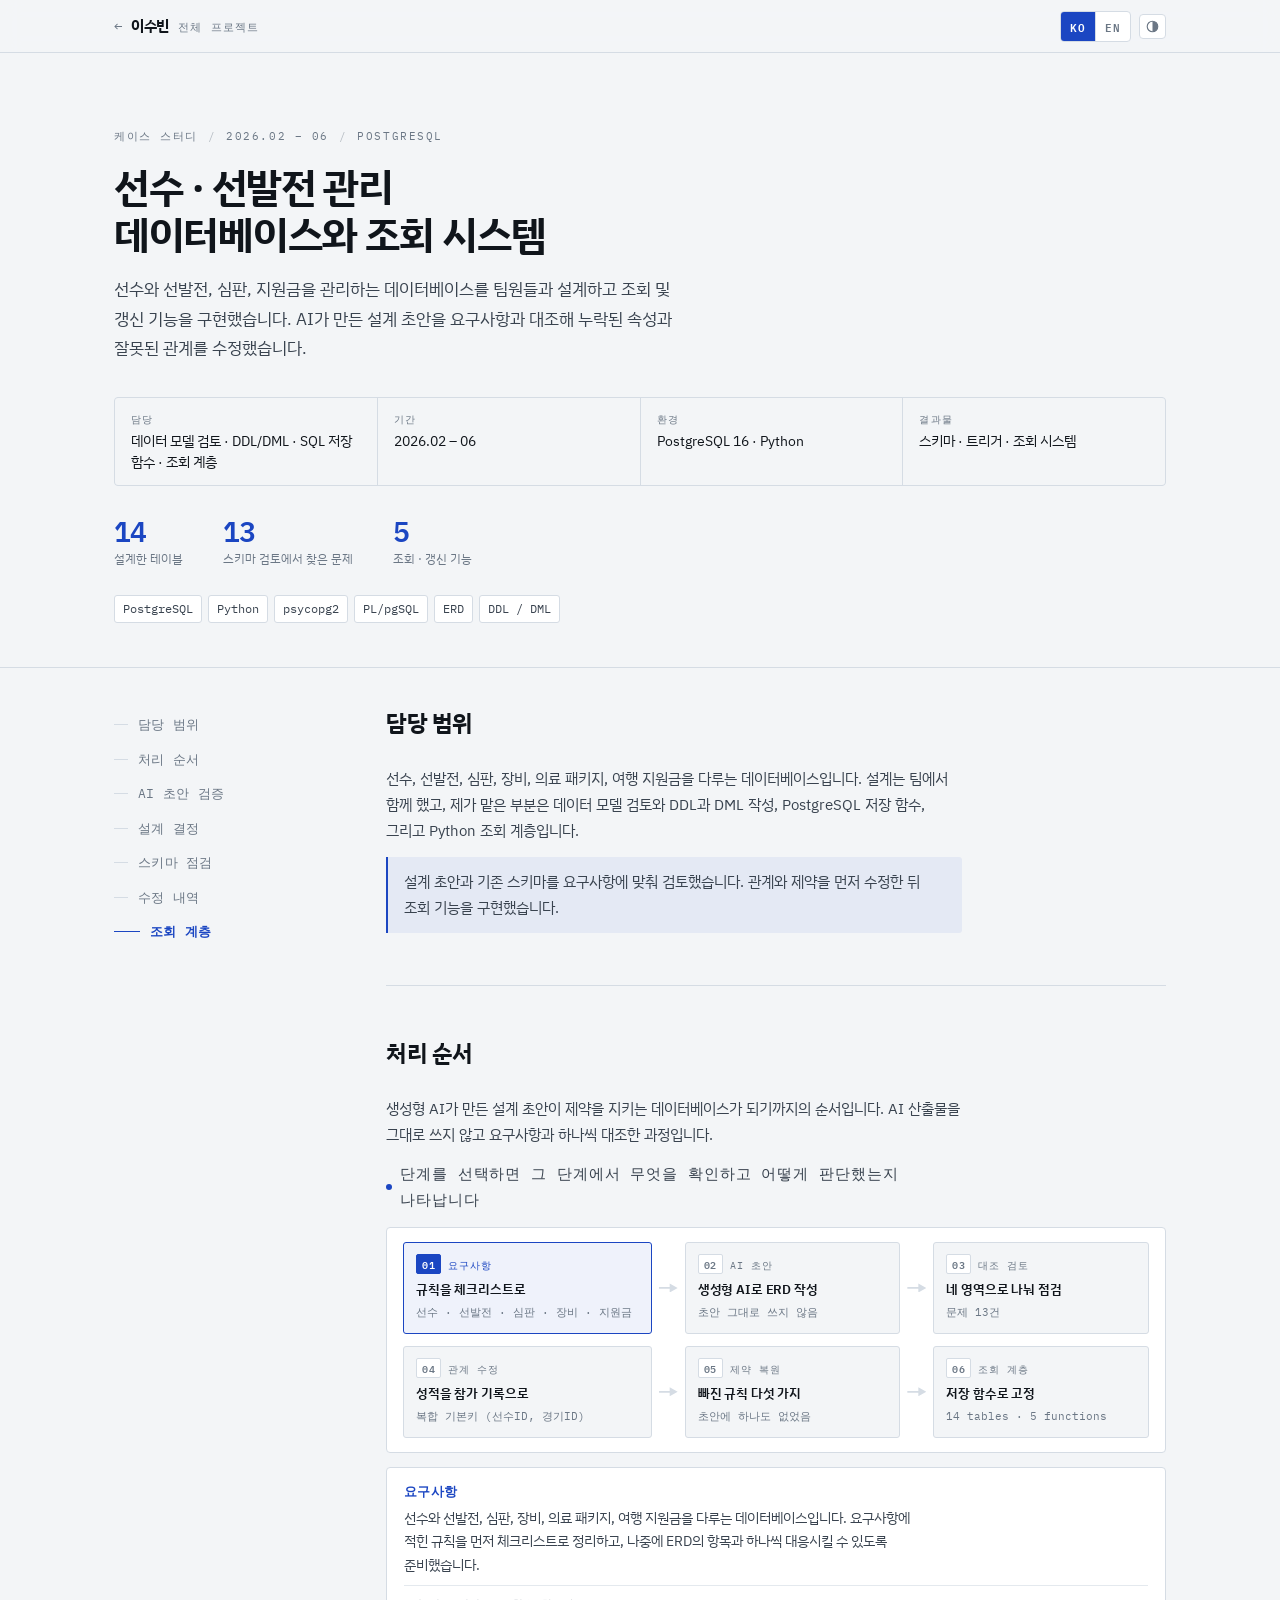
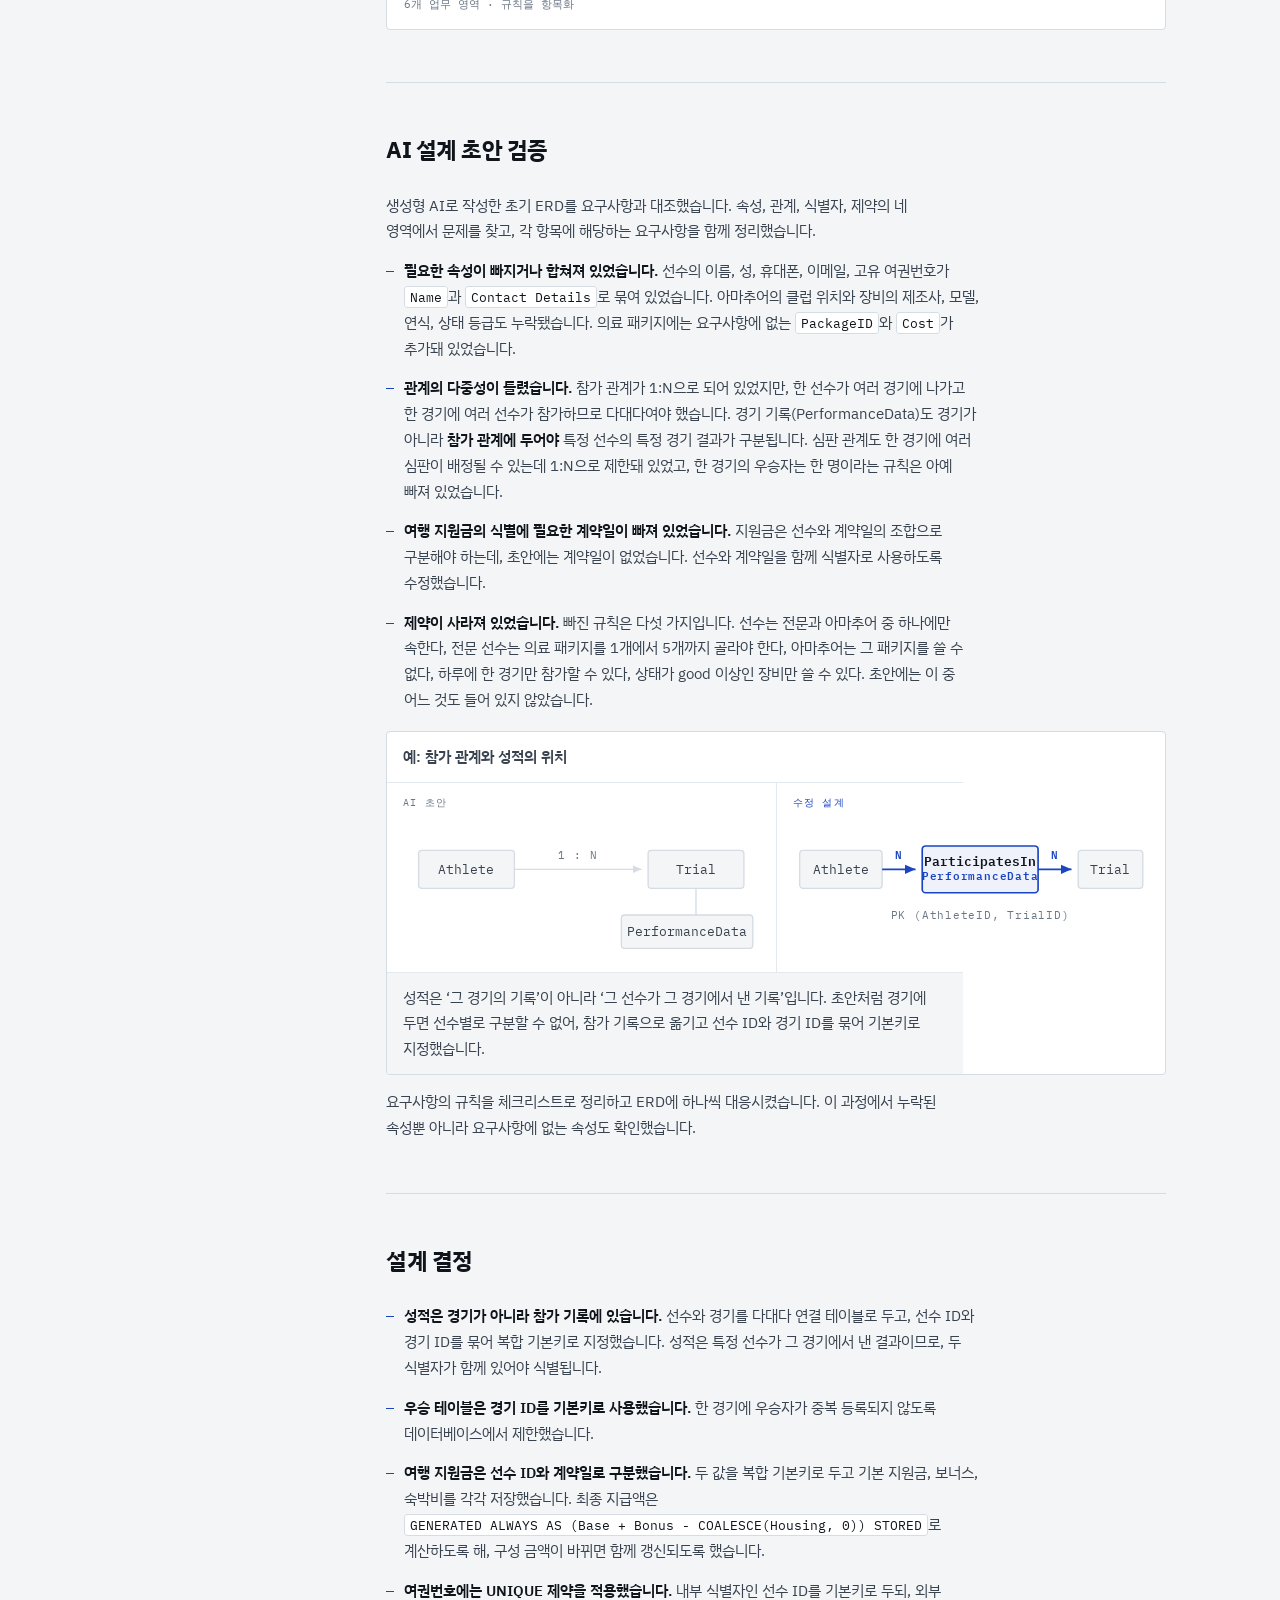
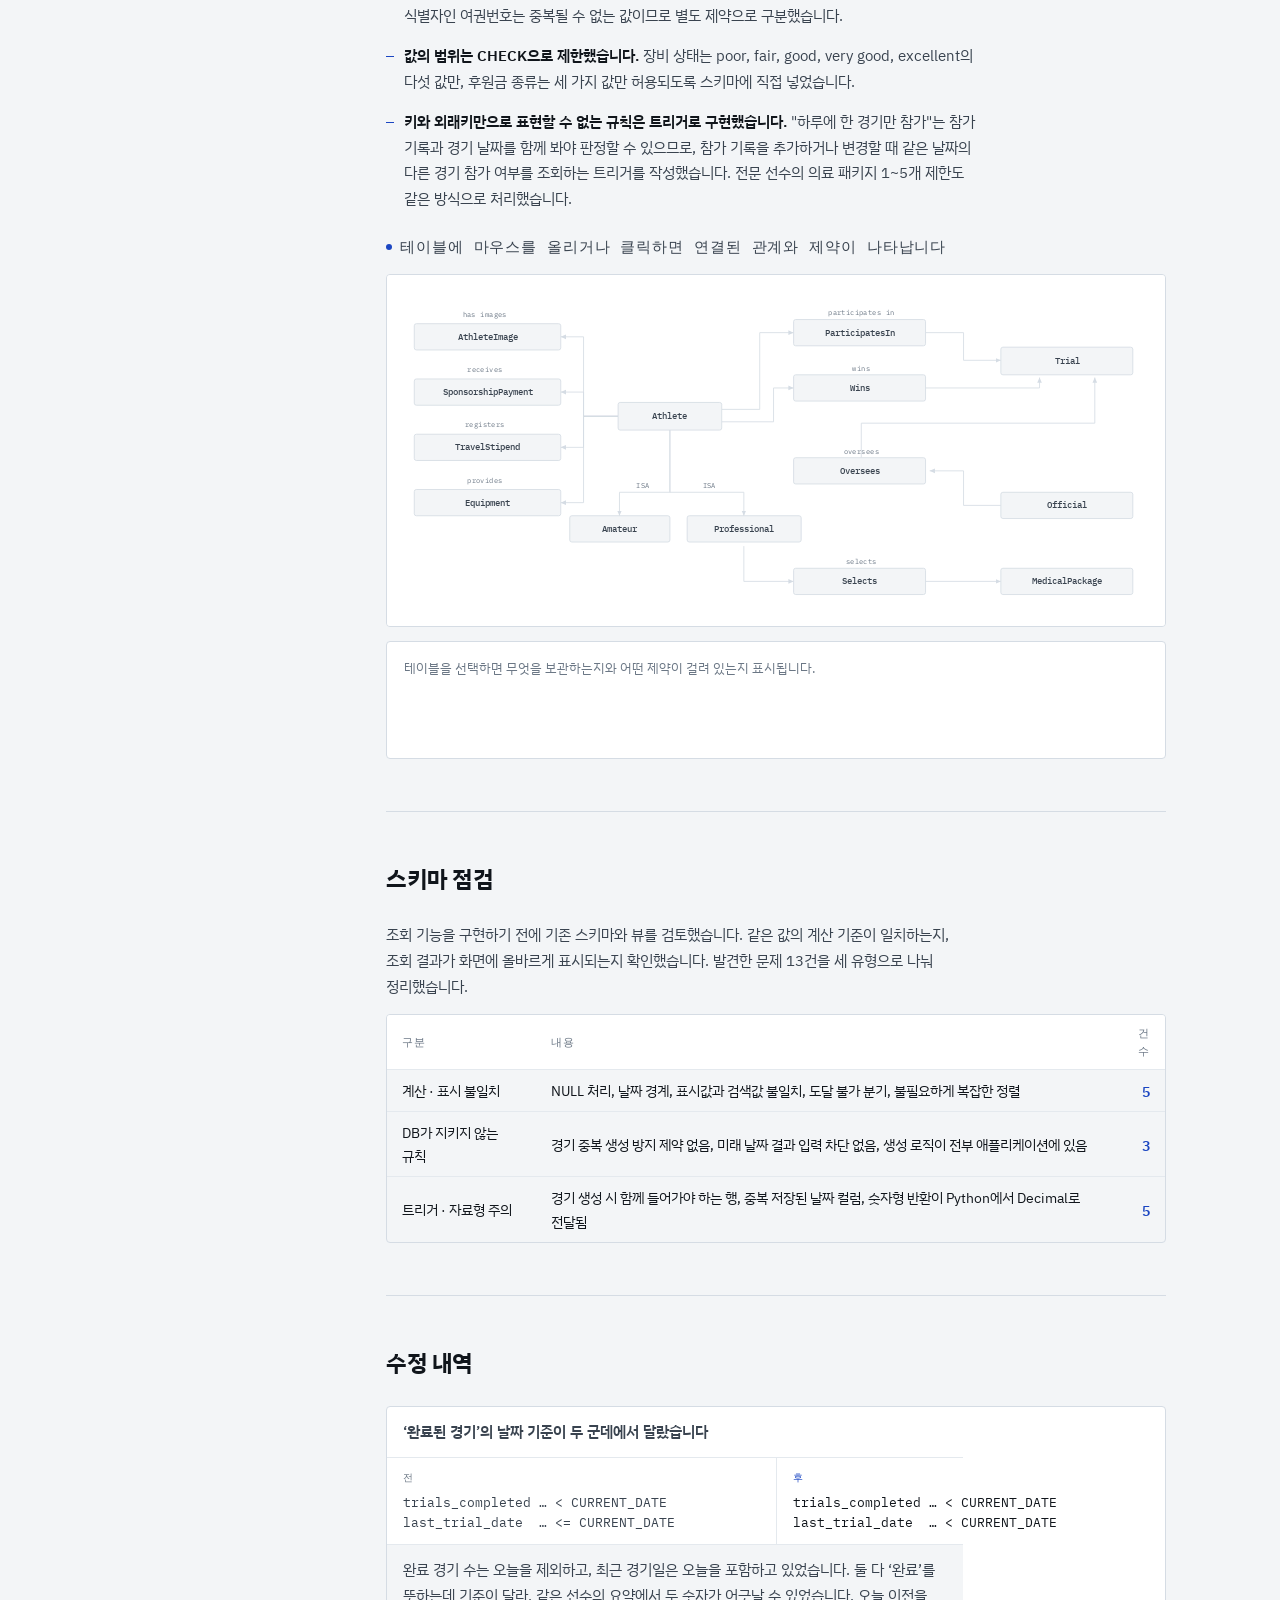
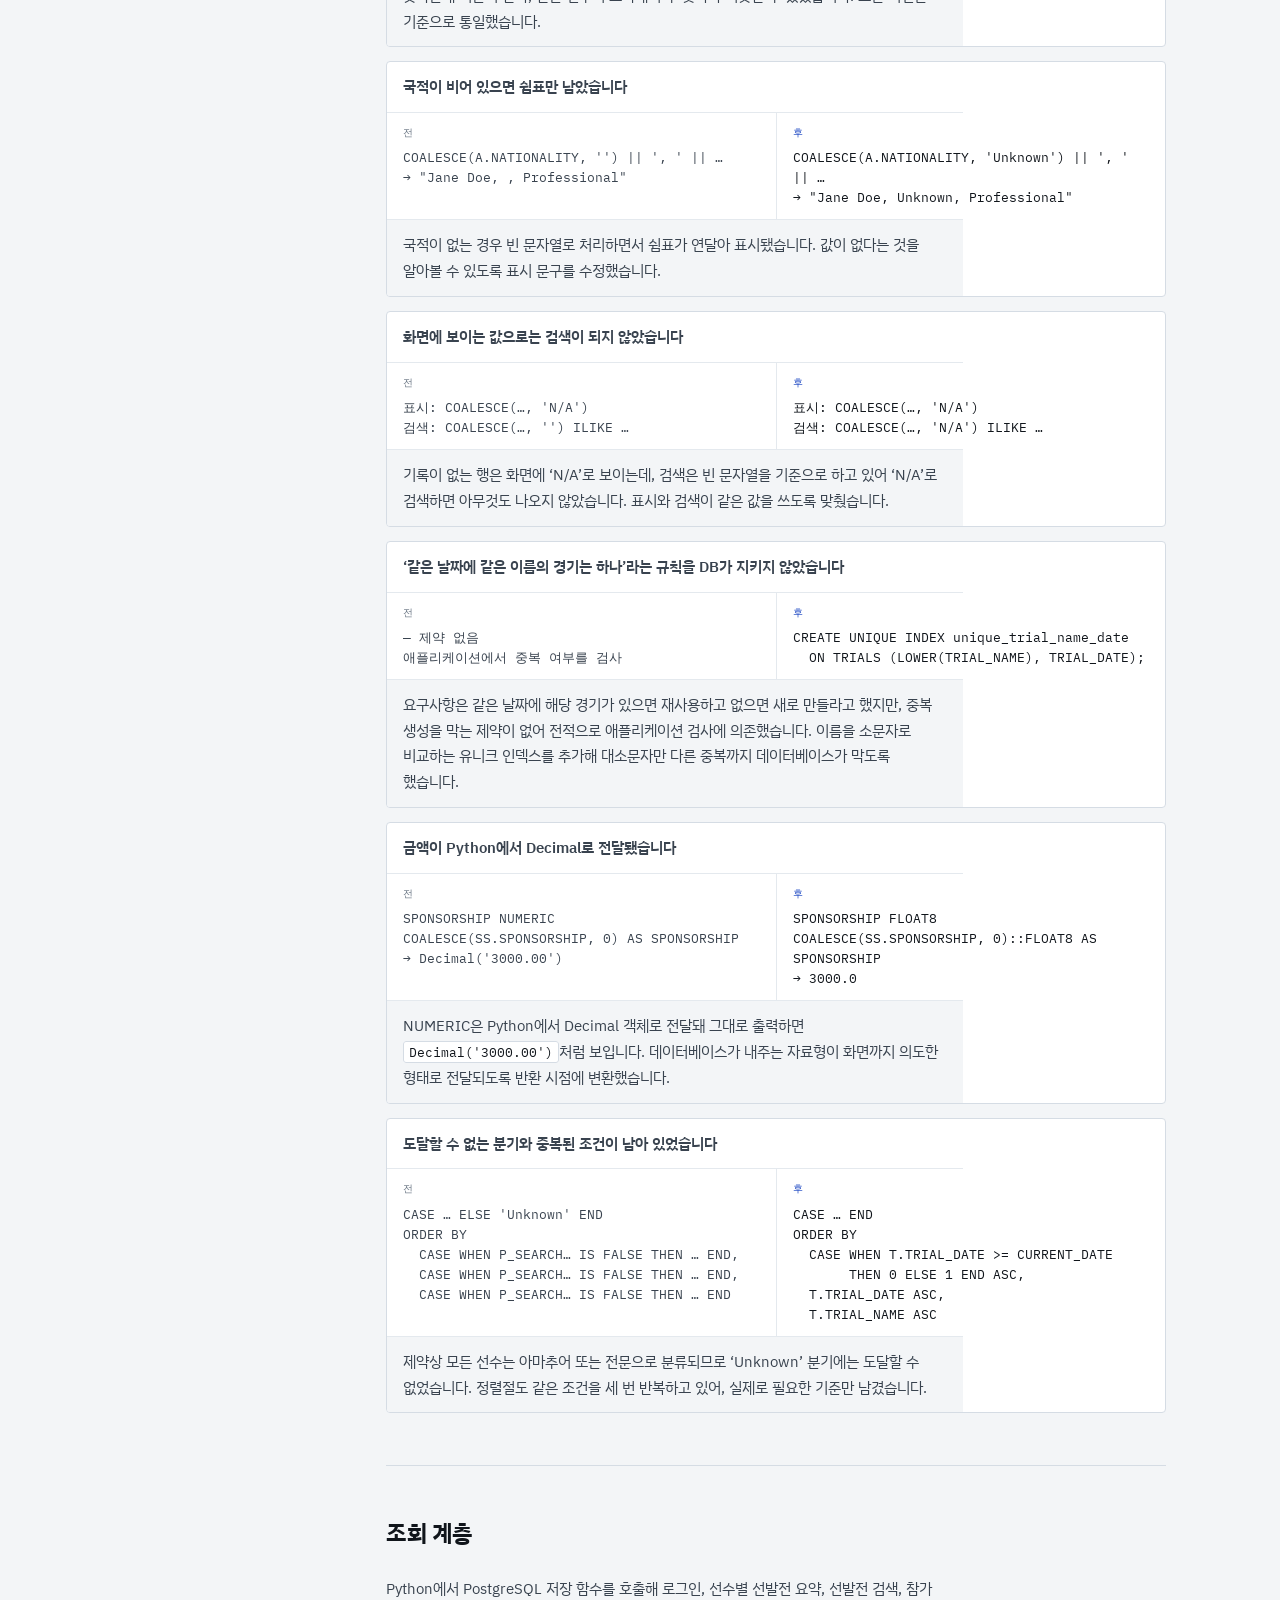
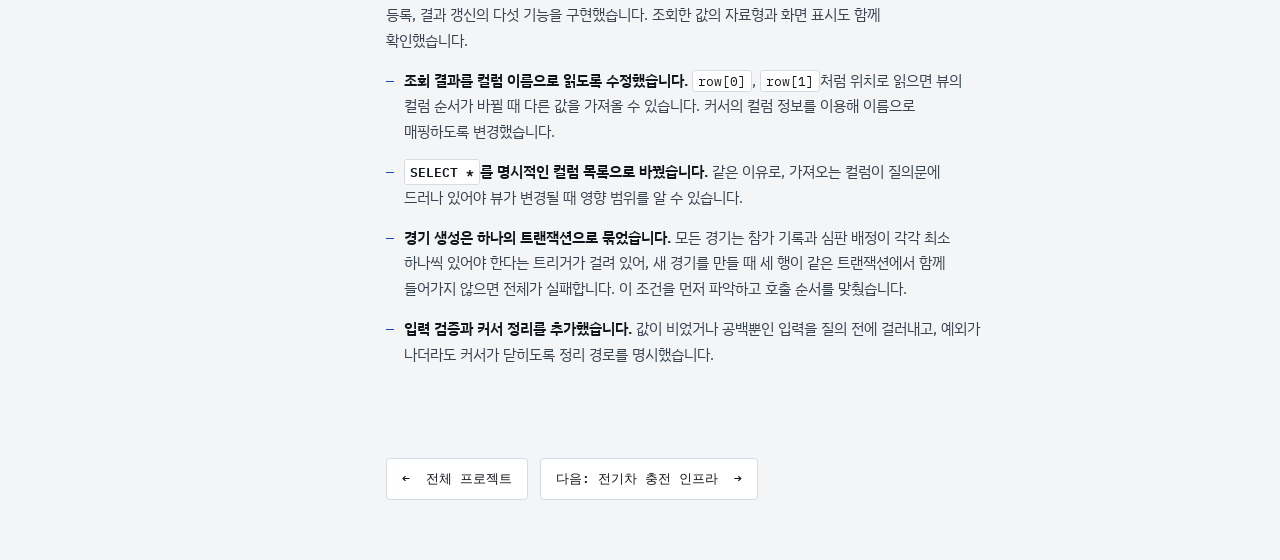
==== commit 23a19eaa: "증명수학 성적 분석 섹션 추가, 프로젝트별 처리 순서 다이어그램, 이력서와 사실 통일, 모바일 가로 넘침 수정" ====
--- a/projects/athlete-db.html
+++ b/projects/athlete-db.html
@@ -96,6 +96,7 @@
     <nav aria-label="Sections">
       <ul>
         <li><a href="#scope"><span class="ko">담당 범위</span><span class="en">Scope</span></a></li>
+        <li><a href="#flow"><span class="ko">처리 순서</span><span class="en">How it moves</span></a></li>
         <li><a href="#audit"><span class="ko">AI 초안 검증</span><span class="en">Auditing the draft</span></a></li>
         <li><a href="#model"><span class="ko">설계 결정</span><span class="en">Design decisions</span></a></li>
         <li><a href="#review"><span class="ko">스키마 점검</span><span class="en">Schema review</span></a></li>
@@ -120,6 +121,129 @@
       </div>
     </section>
 
+    <!-- flow -->
+    <section id="flow" class="rv">
+      <div class="sec-head"><h2><span class="ko">처리 순서</span><span class="en">How the data moves</span></h2></div>
+      <div class="blk">
+        <p class="ko">생성형 AI가 만든 설계 초안이 제약을 지키는 데이터베이스가 되기까지의 순서입니다. AI 산출물을 그대로 쓰지 않고 요구사항과 하나씩 대조한 과정입니다.</p>
+        <p class="en">How an AI-generated schema draft became a database that enforces its own rules, by checking the draft against the requirements one line at a time.</p>
+
+        <div class="flow-wrap">
+          <p class="dgm-hint">
+            <span class="ko">단계를 선택하면 그 단계에서 무엇을 확인하고 어떻게 판단했는지 나타납니다</span>
+            <span class="en">Select a stage to see what was checked there and how it was decided</span>
+          </p>
+
+          <ol class="flow">
+            <li class="flow-step">
+              <button type="button" class="flow-node" data-step="ad1" aria-expanded="true">
+                <span class="flow-head">
+                  <span class="flow-n">01</span>
+                  <span class="flow-stage"><span class="ko">요구사항</span><span class="en">Requirements</span></span>
+                </span>
+                <span class="flow-t"><span class="ko">규칙을 체크리스트로</span><span class="en">Turn the rules into a checklist</span></span>
+                <span class="flow-m">선수 · 선발전 · 심판 · 장비 · 지원금</span>
+              </button>
+            </li>
+            <li class="flow-step">
+              <button type="button" class="flow-node" data-step="ad2" aria-expanded="false">
+                <span class="flow-head">
+                  <span class="flow-n">02</span>
+                  <span class="flow-stage"><span class="ko">AI 초안</span><span class="en">AI draft</span></span>
+                </span>
+                <span class="flow-t"><span class="ko">생성형 AI로 ERD 작성</span><span class="en">Generate the first ERD</span></span>
+                <span class="flow-m">초안 그대로 쓰지 않음</span>
+              </button>
+            </li>
+            <li class="flow-step">
+              <button type="button" class="flow-node" data-step="ad3" aria-expanded="false">
+                <span class="flow-head">
+                  <span class="flow-n">03</span>
+                  <span class="flow-stage"><span class="ko">대조 검토</span><span class="en">Review</span></span>
+                </span>
+                <span class="flow-t"><span class="ko">네 영역으로 나눠 점검</span><span class="en">Audit across four areas</span></span>
+                <span class="flow-m">문제 13건</span>
+              </button>
+            </li>
+            <li class="flow-step">
+              <button type="button" class="flow-node" data-step="ad4" aria-expanded="false">
+                <span class="flow-head">
+                  <span class="flow-n">04</span>
+                  <span class="flow-stage"><span class="ko">관계 수정</span><span class="en">Fix</span></span>
+                </span>
+                <span class="flow-t"><span class="ko">성적을 참가 기록으로</span><span class="en">Move the result onto participation</span></span>
+                <span class="flow-m">복합 기본키 (선수ID, 경기ID)</span>
+              </button>
+            </li>
+            <li class="flow-step">
+              <button type="button" class="flow-node" data-step="ad5" aria-expanded="false">
+                <span class="flow-head">
+                  <span class="flow-n">05</span>
+                  <span class="flow-stage"><span class="ko">제약 복원</span><span class="en">Constraints</span></span>
+                </span>
+                <span class="flow-t"><span class="ko">빠진 규칙 다섯 가지</span><span class="en">Five rules that had vanished</span></span>
+                <span class="flow-m">초안에 하나도 없었음</span>
+              </button>
+            </li>
+            <li class="flow-step">
+              <button type="button" class="flow-node" data-step="ad6" aria-expanded="false">
+                <span class="flow-head">
+                  <span class="flow-n">06</span>
+                  <span class="flow-stage"><span class="ko">조회 계층</span><span class="en">Query layer</span></span>
+                </span>
+                <span class="flow-t"><span class="ko">저장 함수로 고정</span><span class="en">Fix the logic in stored functions</span></span>
+                <span class="flow-m">14 tables · 5 functions</span>
+              </button>
+            </li>
+          </ol>
+
+          <div class="flow-info" aria-live="polite">
+            <div data-step-for="ad1">
+              <h4>요구사항</h4>
+              <p class="ko">선수와 선발전, 심판, 장비, 의료 패키지, 여행 지원금을 다루는 데이터베이스입니다. 요구사항에 적힌 규칙을 먼저 체크리스트로 정리하고, 나중에 ERD의 항목과 하나씩 대응시킬 수 있도록 준비했습니다.</p>
+              <p class="en">The database covers athletes, trials, officials, equipment, medical packages and travel stipends. The rules stated in the requirements were first written out as a checklist, so each one could later be matched against an element of the ERD.</p>
+              <span class="grain">6개 업무 영역 · 규칙을 항목화</span>
+            </div>
+
+            <div data-step-for="ad2" hidden>
+              <h4>AI 초안</h4>
+              <p class="ko">생성형 AI로 초기 ERD를 만들었습니다. 초안은 빠르게 나오지만 요구사항에 적힌 제약과 다중성이 그대로 반영됐는지는 보장되지 않습니다. 그래서 초안을 결과물이 아니라 검토 대상으로 두고 다음 단계로 넘겼습니다.</p>
+              <p class="en">The first ERD was generated with an LLM. A draft arrives quickly, but nothing guarantees that the constraints and cardinalities stated in the requirements survived into it. The draft was therefore treated as something to audit rather than as the result.</p>
+              <span class="grain">생성형 AI ERD · 검토 대상으로 취급</span>
+            </div>
+
+            <div data-step-for="ad3" hidden>
+              <h4>대조 검토</h4>
+              <p class="ko">속성, 관계, 식별자, 제약의 네 영역에서 초안을 요구사항과 대조했습니다. 각 항목에 해당하는 요구사항을 함께 적어 두어, 무엇을 근거로 문제라고 판단했는지 남겼습니다. 이 과정에서 누락된 속성뿐 아니라 요구사항에 없는데 들어간 속성도 확인했습니다. 의료 패키지의 PackageID와 Cost가 그런 경우입니다.</p>
+              <p class="en">The draft was checked against the requirements across four areas: attributes, relationships, identifiers and constraints. Each finding was recorded alongside the requirement it came from, so the basis for calling it a problem stayed visible. The pass caught attributes that were missing and also attributes present without a requirement behind them, such as PackageID and Cost on the medical package.</p>
+              <span class="grain">속성 · 관계 · 식별자 · 제약 4영역 · 발견 13건</span>
+            </div>
+
+            <div data-step-for="ad4" hidden>
+              <h4>관계 수정</h4>
+              <p class="ko">참가 관계가 1:N으로 되어 있었지만 한 선수가 여러 경기에 나가고 한 경기에 여러 선수가 참가하므로 다대다여야 했습니다. 성적은 그 경기의 기록이 아니라 그 선수가 그 경기에서 낸 기록이므로, 초안처럼 경기에 두면 선수별로 구분되지 않습니다. 성적을 참가 기록으로 옮기고 선수 ID와 경기 ID를 묶어 복합 기본키로 지정했습니다. 심판 배정도 1:N 제한을 풀었고, 한 경기의 우승자는 한 명이라는 규칙은 우승 테이블의 기본키를 경기 ID로 두어 데이터베이스에서 막았습니다.</p>
+              <p class="en">Participation was modelled 1:N, but an athlete enters many trials and a trial holds many athletes, so it had to be many-to-many. A result is not the trial's record but what a given athlete achieved in it; left on the trial, as in the draft, results cannot be told apart per athlete. The result moved onto the participation record, with athlete ID and trial ID forming a composite primary key. The 1:N limit on officials was lifted, and the rule that a trial has one winner is enforced by making trial ID the primary key of the winner table.</p>
+              <span class="grain">참가 1:N → 다대다 · 성적 위치 이동 · 우승 테이블 PK = 경기 ID</span>
+            </div>
+
+            <div data-step-for="ad5" hidden>
+              <h4>제약 복원</h4>
+              <p class="ko">요구사항에 있었지만 초안에서 사라진 규칙은 다섯 가지입니다. 선수는 전문과 아마추어 중 하나에만 속한다, 전문 선수는 의료 패키지를 1개에서 5개까지 골라야 한다, 아마추어는 그 패키지를 쓸 수 없다, 하루에 한 경기만 참가할 수 있다, 상태가 good 이상인 장비만 쓸 수 있다. 초안에는 이 중 어느 것도 들어 있지 않았습니다. 여행 지원금은 선수와 계약일의 조합으로 구분해야 하는데 계약일 자체가 빠져 있어, 두 값을 함께 식별자로 사용하도록 고쳤습니다.</p>
+              <p class="en">Five rules stated in the requirements had disappeared from the draft: an athlete belongs to either the professional or the amateur category but not both; a professional must select between one and five medical packages; an amateur cannot use those packages; an athlete may enter only one trial per day; only equipment rated good or better may be used. None of them were present. Travel stipends must be distinguished by athlete and contract date, but the contract date was missing entirely, so the two were made the identifier together.</p>
+              <span class="grain">배타 소속 · 패키지 1–5 · 아마추어 제외 · 하루 1경기 · 장비 good 이상 · 지원금 식별자 보정</span>
+            </div>
+
+            <div data-step-for="ad6" hidden>
+              <h4>조회 계층</h4>
+              <p class="ko">관계와 제약을 먼저 고친 뒤 조회와 갱신 기능을 구현했습니다. PostgreSQL 저장 함수를 Python에서 호출하는 구조로 두어, 같은 규칙이 화면마다 다시 구현되지 않게 했습니다. 연결 과정에서 NULL 처리와 경기 완료를 판단하는 날짜 기준, 반환 자료형이 화면까지 일관되게 전달되도록 로직을 수정했습니다.</p>
+              <p class="en">Relationships and constraints were corrected before any query work began. PostgreSQL stored functions are called from Python, so the same rule is not reimplemented per screen. Wiring the two up meant reworking NULL handling, the date rule deciding whether a trial has completed, and return types, so the same values reach the screen.</p>
+              <span class="grain">14 테이블 · 조회·갱신 함수 5종 · PL/pgSQL + Python</span>
+            </div>
+          </div>
+        </div>
+      </div>
+    </section>
+
     <!-- audit -->
     <section id="audit" class="rv">
       <div class="sec-head"><h2><span class="ko">AI 설계 초안 검증</span><span class="en">Auditing the AI-generated draft</span></h2></div>
@@ -131,7 +255,7 @@
           <li class="ko"><b>필요한 속성이 빠지거나 합쳐져 있었습니다.</b> 선수의 이름, 성, 휴대폰, 이메일, 고유 여권번호가 <code>Name</code>과 <code>Contact Details</code>로 묶여 있었습니다. 아마추어의 클럽 위치와 장비의 제조사, 모델, 연식, 상태 등급도 누락됐습니다. 의료 패키지에는 요구사항에 없는 <code>PackageID</code>와 <code>Cost</code>가 추가돼 있었습니다.</li>
           <li class="en"><b>Entities and attributes were flattened.</b> The athlete was reduced to a name and contact details, where the domain called for first name, last name, mobile, email and a unique passport number separately. Amateur had a training club but no club location, and Medical Package had <b>gained</b> a PackageID and Cost the requirements never mentioned. Equipment was missing manufacturer, model, year and condition rating entirely.</li>
 
-          <li class="ko"><b>관계의 다중성이 틀렸습니다.</b> 참가 관계가 1:N으로 되어 있었지만, 한 선수가 여러 경기에 나가고 한 경기에 여러 선수가 참가하므로 다대다여야 했습니다. 경기 기록(PerformanceData)도 경기가 아니라 <b>참가 관계에 두어야</b> 특정 선수의 특정 경기 결과를 표현할 수 있었습니다. 심판 관계도 한 경기에 여러 심판이 배정될 수 있는데 1:N으로 제한돼 있었고, 한 경기의 우승자는 한 명이라는 규칙은 아예 빠져 있었습니다.</li>
+          <li class="ko"><b>관계의 다중성이 틀렸습니다.</b> 참가 관계가 1:N으로 되어 있었지만, 한 선수가 여러 경기에 나가고 한 경기에 여러 선수가 참가하므로 다대다여야 했습니다. 경기 기록(PerformanceData)도 경기가 아니라 <b>참가 관계에 두어야</b> 특정 선수의 특정 경기 결과가 구분됩니다. 심판 관계도 한 경기에 여러 심판이 배정될 수 있는데 1:N으로 제한돼 있었고, 한 경기의 우승자는 한 명이라는 규칙은 아예 빠져 있었습니다.</li>
           <li class="en"><b>Relationship cardinalities were wrong.</b> Participation was modelled 1:N, but an athlete competes in many trials and a trial involves many athletes, so it had to be many-to-many — and performance data belongs <b>on the participation</b>, not on the trial, to express one athlete's result in one trial. Officials were likewise capped at one per trial when the domain allows several, and the rule that a trial has a single winner was missing altogether.</li>
 
           <li class="ko"><b>여행 지원금의 식별에 필요한 계약일이 빠져 있었습니다.</b> 지원금은 선수와 계약일의 조합으로 구분해야 하는데, 초안에는 계약일이 없었습니다. 선수와 계약일을 함께 식별자로 사용하도록 수정했습니다.</li>
--- a/assets/style.css
+++ b/assets/style.css
@@ -526,6 +526,85 @@
 }
 .dgm-info .idle{color:var(--muted);font-size:13px}
 
+/* ---------- sequential pipeline flow ---------- */
+.flow-wrap{display:grid;gap:14px}
+.flow{
+  display:grid;grid-template-columns:repeat(3,minmax(0,1fr));
+  row-gap:12px;align-items:stretch;
+  margin:0;padding:14px 16px;list-style:none;
+  border:1px solid var(--rule);border-radius:4px;background:var(--surface);
+}
+.flow-step{display:flex;align-items:stretch;min-width:0}
+.flow-step + .flow-step::before{
+  content:"";align-self:center;flex:none;
+  width:19px;height:9px;margin:0 7px;background:var(--rule);
+  clip-path:polygon(0 40%,58% 40%,58% 0,100% 50%,58% 100%,58% 60%,0 60%);
+  transition:background .22s;
+}
+.flow-step.done + .flow-step::before{background:var(--accent)}
+/* 줄 맨 앞 칸에는 들어오는 화살표를 두지 않는다 */
+.flow-step:nth-child(3n+1)::before{content:none}
+
+.flow-node{
+  display:grid;gap:6px;align-content:start;width:100%;
+  font:inherit;color:inherit;text-align:left;cursor:pointer;
+  padding:11px 12px 12px;
+  border:1px solid var(--rule);border-radius:3px;background:var(--paper);
+  transition:border-color .2s,background .2s;
+}
+.flow-node:hover{border-color:var(--accent)}
+
+.flow-head{display:flex;align-items:baseline;gap:7px;min-width:0;flex-wrap:wrap}
+.flow-n{
+  flex:none;font-family:var(--mono);font-size:9.5px;font-weight:600;letter-spacing:.06em;
+  color:var(--muted);background:var(--surface);
+  border:1px solid var(--rule);border-radius:2px;padding:1px 5px;
+  transition:color .2s,background .2s,border-color .2s;
+}
+.flow-stage{
+  font-family:var(--mono);font-size:9.5px;line-height:1.5;letter-spacing:.1em;
+  text-transform:uppercase;color:var(--muted);transition:color .2s;
+}
+.flow-t{font-size:13px;font-weight:600;line-height:1.45;color:var(--ink);letter-spacing:-.01em}
+.flow-m{
+  font-family:var(--mono);font-size:10.5px;line-height:1.5;
+  color:var(--muted);font-variant-numeric:tabular-nums;
+}
+
+.flow-node[aria-expanded="true"]{background:var(--accent-soft);border-color:var(--accent)}
+.flow-node[aria-expanded="true"] .flow-n{background:var(--accent);border-color:var(--accent);color:var(--on-accent)}
+.flow-node[aria-expanded="true"] .flow-stage{color:var(--accent)}
+
+.flow-info{
+  border:1px solid var(--rule);border-radius:4px;background:var(--surface);
+  padding:15px 17px;min-height:112px;
+}
+.flow-info h4{
+  font-family:var(--mono);font-size:12.5px;font-weight:600;color:var(--accent);
+  letter-spacing:.02em;margin-bottom:7px;
+}
+.flow-info p{font-size:13.5px;color:var(--ink-2);max-width:66ch;margin:0}
+.flow-info p + p{margin-top:7px}
+.flow-info .grain{
+  font-family:var(--mono);font-size:11px;color:var(--muted);
+  display:block;margin-top:9px;padding-top:9px;border-top:1px solid var(--rule-soft);
+}
+
+@media (max-width:980px){
+  .flow{grid-template-columns:repeat(2,minmax(0,1fr))}
+  .flow-step + .flow-step::before{content:""}
+  .flow-step:nth-child(2n+1)::before{content:none}
+}
+@media (max-width:760px){
+  .flow{grid-template-columns:1fr;row-gap:0;padding:12px}
+  .flow-step{flex-direction:column}
+  .flow-step + .flow-step::before{
+    content:"";align-self:flex-start;
+    width:9px;height:17px;margin:5px 0 5px 20px;
+    clip-path:polygon(40% 0,40% 58%,0 58%,50% 100%,100% 58%,60% 58%,60% 0);
+  }
+}
+
 .case-foot{display:flex;flex-wrap:wrap;gap:12px;padding:38px 0 60px}
 
 /* ---------- reveal ---------- */
@@ -535,6 +614,10 @@
 /* ---------- responsive ---------- */
 @media (max-width:860px){
   .grid{grid-template-columns:1fr;gap:0}
+  /* 좁은 화면에서 그리드 항목이 내용 최소폭 때문에 뷰포트를 넘지 않게 한다 */
+  .grid > .rail,.grid > main,.blk,.blk > *,.dgm-wrap,.dgm-wrap > *,
+  .flow-wrap,.flow-wrap > *,ul.bul,ul.bul > li{min-width:0}
+  code{white-space:normal}
   .rail{
     display:flex;align-items:center;gap:14px;
     position:sticky;top:var(--bar-h);z-index:20;padding:0 var(--gut);
